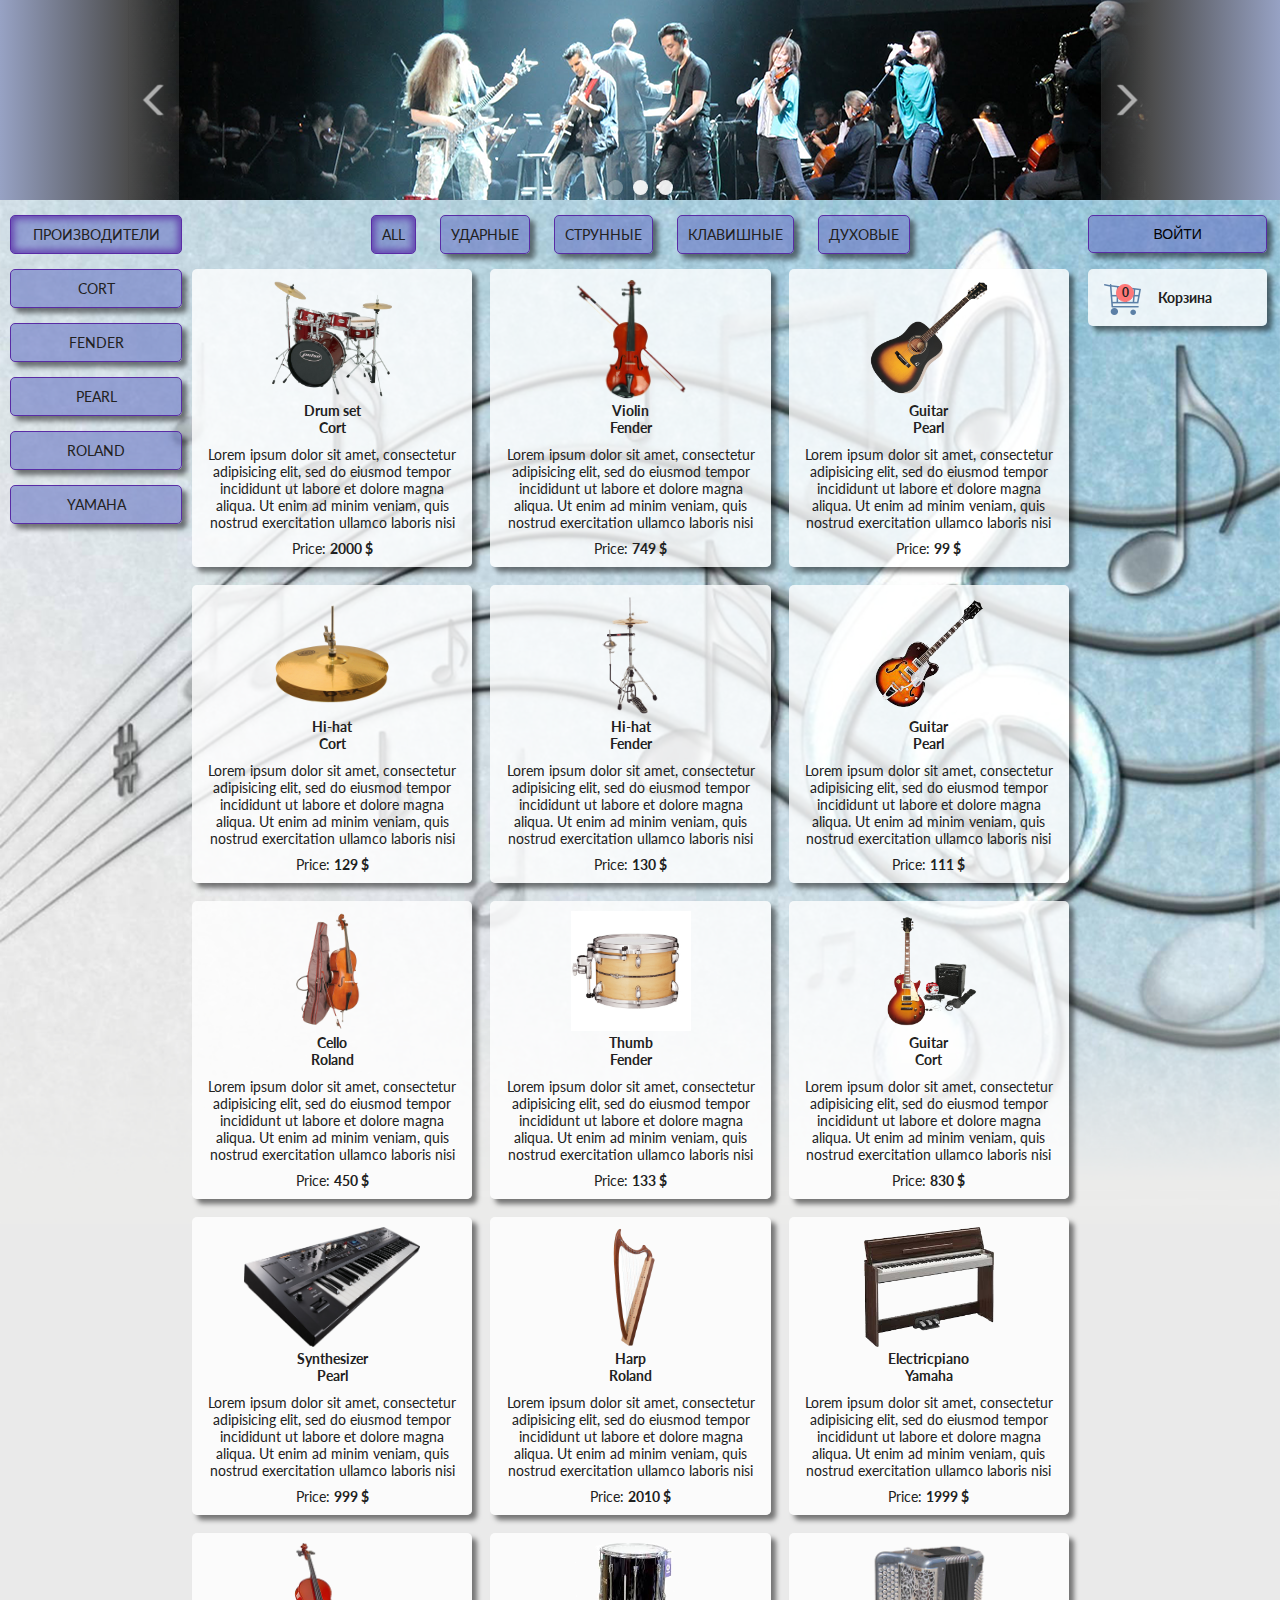
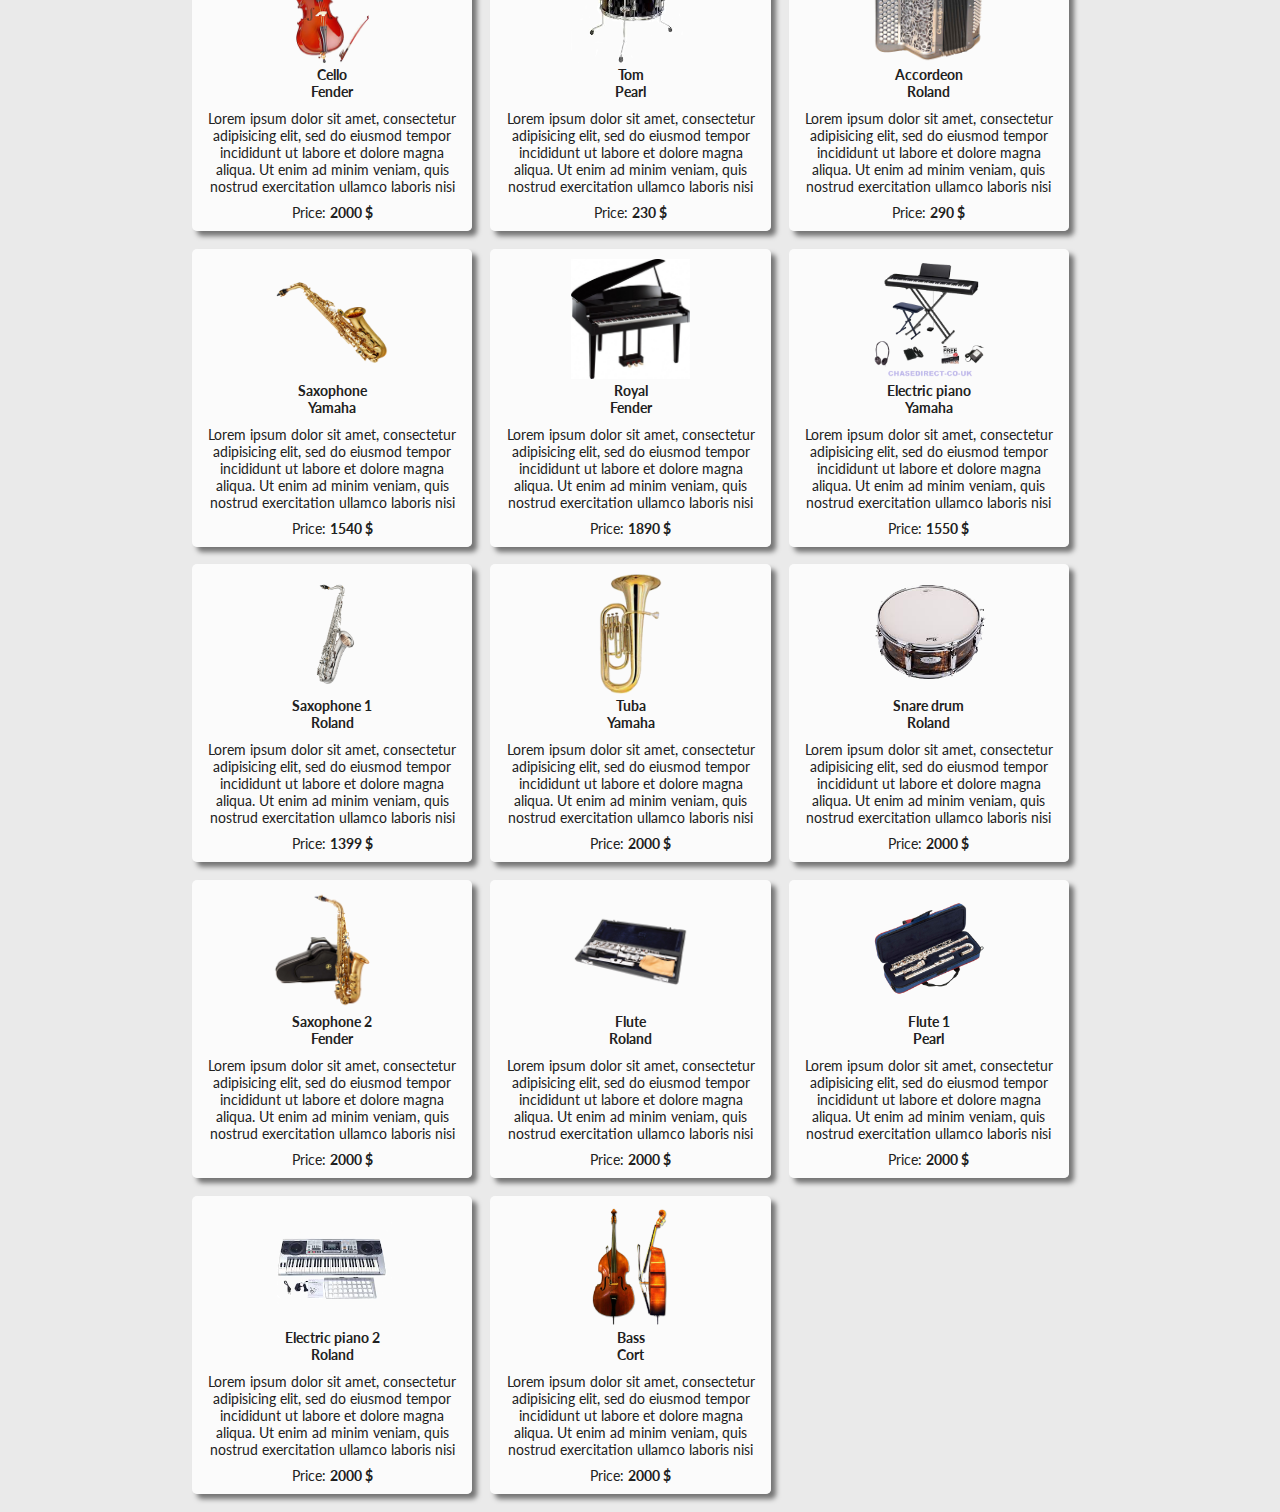
==== index.html @ 08252e1b "changes name of index file" ====
<!DOCTYPE html>
<html>
<head>
	<meta charset="utf-8">
	<title>Music instruments</title>
	<script type="text/javascript" src="jquery-1.11.3.min.js"></script>
	<script src="jquery-ui.js"></script>
	
	<link href='https://fonts.googleapis.com/css?family=Lato' rel='stylesheet' type='text/css'>
	<link rel="stylesheet" href="styles.css">
</head>

<body>

<!-- СЛАЙДЕР -->
    <div class="slider">
        <div class="slider-wrapper">
        	<div class="button-left"><span class="left"></span></div>
         	<div class="button-right"><span class="right"></span></div>
         	<div id="pag"></div>
            <div class="slider-blocks-container">								
				<div class="slider-block" id='slide_1.png'></div>
				<div class="slider-block" id='apocalyptica.png'></div>
				<div class="slider-block" id='maxresdefault.png'></div>
	        </div>   
        </div>  
    </div>


<div id='overlay'>
	<div id='overlay_bg'></div>
</div>


<div class="bg">

<!-- ПАНЕЛЬ АДМИНА -->
		<div id="admin">	
			<label for="metod">Тип действия</label>
				<select id="metod">
					<option value="slide">slide</option>
					<option value="fade">fade</option>
					<option value="hide">hide / show</option>
				</select>
			<label for="speed">Скорость</label>
			<input list="speed_options" id="speed" value="slow">
				<datalist id="speed_options">
					<option>slow</option>
					<option>fast</option>
				</datalist>

			<button id="add_cart_button" value="">Добавить товар</button>
			<button id="add_slide_button" class="modal" value="">Добавить слайд</button>
		</div>

	<div id="manufacturers" class="all_manufacturers Cort Fender Pearl Roland Yamaha">
		<a rel="all_manufacturers" class="currentManuf">Производители</a>
		<a rel="Cort">Cort</a>
	    <a rel="Fender">Fender</a>
	    <a rel="Pearl">Pearl</a>
	    <a rel="Roland">Roland</a>
	    <a rel="Yamaha">Yamaha</a>
	</div>

	<button id="enter_button" class="modal" value="">Войти</button>

<!-- КОРЗИНА -->
    <div id="basket" class="default">
		<h2 class="">Корзина<span class="count" id="citem">0</span></h2>

		<div class="">
		    <ol>
		      <li class="placeholder">Добавте товар</li>
		    </ol>
		    <p id="order_price">Общая стоимость: <b></b></p>
		    <button id="order">Купить</button>
		</div>
		
	</div>

	<form id="mail">
		<p class="input_container">
			<label for="">Укажите e-mail</label>
			<input type="email" name="email" id="" value="" />
		</p>
    	<p class="input_container">
    		<a href="" id='send_mail'>Отправить письмо</a>
	</form>

<!-- МЕНЮ -->
	<div id="flavor-nav" class="all electro percussion stringed wind key">
		    <a rel="all" class="current">All</a>
		    <a rel="percussion">Ударные</a>
		    <a rel="stringed">Струнные</a>
		    <a rel="key">Клавишные</a>
		    <a rel="wind">Духовые</a>
		</div>

<div class="wraper">

	<!-- FORM -->
        
        <form id="enter_form">
        <fieldset>
        	<legend>Форма авторизации</legend>
        	<p class="input_container">
        		<label for="login">Введите логин: </label>
        		<input type="text" id="login" name="login" value="" required>
        	</p>
        	<p class="input_container">
        		<label for="password">Введите пароль: </label>
        		<input type="password" id="password" name="password" value="" required>
        	</p>
        	<!--p class="input_container">
        		<label for="code">Введите код с картинки: </label><input type="text" id="code" name="code" value="" required  class="half_button">
        		<canvas id="canvas"></canvas>
        	</p-->
        	<p class="input_container">
        		<button type="submit" value="" class="half_button">Войти</button>
        		<button type="button" value="" id="enter_quick" class="half_button">Войти без авторизации</button>
        	</p>

        </fieldset>
        </form>

	<!-- ОКНО ДОБАВЛЕНИЯ ТОВАРА -->
		<form id="cart_create">
	        <fieldset>
	        	<legend>Форма добавления товара</legend>
	        	<p class="input_container">
	        		<label for="product_group">Группа: </label>
					<select name="product_group" id="product_group">
						<option value="percussion">Ударные</option>
						<option value="stringed">Струнные</option>
						<option value="key">Клавишные</option>
						<option value="wind">Духовые</option>
					</select>
				</p>
	        	<p class="input_container">
	        		<label for="product_image">Изображение: </label>
					<input type="text" name="product_image" id="" value="" />
				</p>
	        	<p class="input_container">
	        		<label for="product_name">Название товара: </label>
					<input type="text" name="product_name" id="" value="" />
				</p>
	        	<p class="input_container">
	        		<label for="product_manufacturer">Производитель: </label>
					<input type="product_manufacturer" name="product_manufacturer" id="product_manufacturer" value="" />
				</p>
				<p class="input_container">
					<label for="product_description">Описание: </label>
					<textarea type="text" name="product_description" id='' value="" placeholder="Введите текст..." /></textarea>
				</p>
				<p class="input_container">
					<label for="product_price">Цена: </label>
					<input type="text" name="product_price" id="" value="" />
				</p>

	        	<p class="input_container">
	        		<button type="submit" id='add_cart' value="" class="half_button">Добавить</button>
	        		<button type="reset" id='cancel' value="Очистить" class="half_button">Очистить</button>
	        	</p>

	        </fieldset>
        </form>


	<!-- ОКНО ДОБАВЛЕНИЯ СЛАЙДА -->
		<form id='slide_create'>
		 <fieldset>
        	<legend>Форма добавления слайда</legend>
			<p class="input_container">
				<label for="file">Название картинки: </label>
				<input type="text" id="file" accept="image/jpeg,image/png,image/gif" value="" />
			</p>
			<!--p>
				<textarea type="text" id='text' value="" placeholder="Введите текст слайда" /></textarea>
			</p-->
			<p class="input_container">
				<button type="submit" id='add_slide' value="">Добавить</button>
			</p>
		 </fieldset>
		</form>


	

 <!-- КОНТЕЙНЕР С КАРТОЧКАМИ ТОВАРА -->

	<div id="all-flavors">

		<div class="cart all percussion all_manufacturers Cort">
			<img class="cart_img_prev" src="images/drum_set.png">
			<h4>Drum set</h4>
			<h5>Cort</h5>
			<p class="short_description">
				Lorem ipsum dolor sit amet, consectetur adipisicing elit, sed do eiusmod tempor incididunt ut labore et dolore magna aliqua. Ut enim ad minim veniam, quis nostrud exercitation ullamco laboris nisi ut aliquip ex ea commodo consequat. Duis aute irure dolor in reprehenderit in voluptate velit esse cillum dolore eu fugiat nulla pariatur. Excepteur sint occaecat cupidatat non proident, sunt in culpa qui officia deserunt mollit anim id est laborum.
			</p>
			<p class="price">Price: <b>2000 $</b></p>
			<img title='delete'>
		</div>

		<div class="cart all stringed all_manufacturers Fender">
			<img class="cart_img_prev" src="images/violin.png">
			<h4>Violin</h4>
			<h5>Fender</h5>
			<p class="short_description">
				Lorem ipsum dolor sit amet, consectetur adipisicing elit, sed do eiusmod tempor incididunt ut labore et dolore magna aliqua. Ut enim ad minim veniam, quis nostrud exercitation ullamco laboris nisi ut aliquip ex ea commodo consequat. Duis aute irure dolor in reprehenderit in voluptate velit esse cillum dolore eu fugiat nulla pariatur. Excepteur sint occaecat cupidatat non proident, sunt in culpa qui officia deserunt mollit anim id est laborum.
			</p>
			<p class="price">Price: <b>749 $</b></p>
			<img title='delete'>
		</div>

		<div class="cart all stringed all_manufacturers Pearl">
			<img class="cart_img_prev" src="images/guitar.png">
			<h4>Guitar</h4>
			<h5>Pearl</h5>
			<p class="short_description">
				Lorem ipsum dolor sit amet, consectetur adipisicing elit, sed do eiusmod tempor incididunt ut labore et dolore magna aliqua. Ut enim ad minim veniam, quis nostrud exercitation ullamco laboris nisi ut aliquip ex ea commodo consequat. Duis aute irure dolor in reprehenderit in voluptate velit esse cillum dolore eu fugiat nulla pariatur. Excepteur sint occaecat cupidatat non proident, sunt in culpa qui officia deserunt mollit anim id est laborum.
			</p>
			<p class="price">Price: <b>99 $</b></p>
			<img title='delete'>
		</div>

		<div class="cart all percussion all_manufacturers Cort">
			<img class="cart_img_prev" src="images/hi-hat.png">
			<h4>Hi-hat</h4>
			<h5>Cort</h5>
			<p class="short_description">
				Lorem ipsum dolor sit amet, consectetur adipisicing elit, sed do eiusmod tempor incididunt ut labore et dolore magna aliqua. Ut enim ad minim veniam, quis nostrud exercitation ullamco laboris nisi ut aliquip ex ea commodo consequat. Duis aute irure dolor in reprehenderit in voluptate velit esse cillum dolore eu fugiat nulla pariatur. Excepteur sint occaecat cupidatat non proident, sunt in culpa qui officia deserunt mollit anim id est laborum.
			</p>
			<p class="price">Price: <b>129 $</b></p>
			<img title='delete'>
		</div>

		<div class="cart all percussion all_manufacturers Fender">
			<img class="cart_img_prev" src="images/hi-hat1.png">
			<h4>Hi-hat</h4>
			<h5>Fender</h5>
			<p class="short_description">
				Lorem ipsum dolor sit amet, consectetur adipisicing elit, sed do eiusmod tempor incididunt ut labore et dolore magna aliqua. Ut enim ad minim veniam, quis nostrud exercitation ullamco laboris nisi ut aliquip ex ea commodo consequat. Duis aute irure dolor in reprehenderit in voluptate velit esse cillum dolore eu fugiat nulla pariatur. Excepteur sint occaecat cupidatat non proident, sunt in culpa qui officia deserunt mollit anim id est laborum.
			</p>
			<p class="price">Price: <b>130 $</b></p>
			<img title='delete'>
		</div>

		<div class="cart all stringed all_manufacturers Pearl">
			<img class="cart_img_prev" src="images/guitar1.png">
			<h4>Guitar</h4>
			<h5>Pearl</h5>
			<p class="short_description">
				Lorem ipsum dolor sit amet, consectetur adipisicing elit, sed do eiusmod tempor incididunt ut labore et dolore magna aliqua. Ut enim ad minim veniam, quis nostrud exercitation ullamco laboris nisi ut aliquip ex ea commodo consequat. Duis aute irure dolor in reprehenderit in voluptate velit esse cillum dolore eu fugiat nulla pariatur. Excepteur sint occaecat cupidatat non proident, sunt in culpa qui officia deserunt mollit anim id est laborum.
			</p>
			<p class="price">Price: <b>111 $</b></p>
			<img title='delete'>
		</div>

		<div class="cart all stringed all_manufacturers Roland">
			<img class="cart_img_prev" src="images/cello1.png">
			<h4>Cello</h4>
			<h5>Roland</h5>
			<p class="short_description">
				Lorem ipsum dolor sit amet, consectetur adipisicing elit, sed do eiusmod tempor incididunt ut labore et dolore magna aliqua. Ut enim ad minim veniam, quis nostrud exercitation ullamco laboris nisi ut aliquip ex ea commodo consequat. Duis aute irure dolor in reprehenderit in voluptate velit esse cillum dolore eu fugiat nulla pariatur. Excepteur sint occaecat cupidatat non proident, sunt in culpa qui officia deserunt mollit anim id est laborum.
			</p>
			<p class="price">Price: <b>450 $</b></p>
			<img title='delete'>
		</div>

		<div class="cart all percussion all_manufacturers Fender">
			<img class="cart_img_prev" src="images/thumb.jpg">
			<h4>Thumb</h4>
			<h5>Fender</h5>
			<p class="short_description">
				Lorem ipsum dolor sit amet, consectetur adipisicing elit, sed do eiusmod tempor incididunt ut labore et dolore magna aliqua. Ut enim ad minim veniam, quis nostrud exercitation ullamco laboris nisi ut aliquip ex ea commodo consequat. Duis aute irure dolor in reprehenderit in voluptate velit esse cillum dolore eu fugiat nulla pariatur. Excepteur sint occaecat cupidatat non proident, sunt in culpa qui officia deserunt mollit anim id est laborum.
			</p>
			<p class="price">Price: <b>133 $</b></p>
			<img title='delete'>
		</div>

		<div class="cart all stringed all_manufacturers Cort">
			<img class="cart_img_prev" src="images/guitar2.png">
			<h4>Guitar</h4>
			<h5>Cort</h5>
			<p class="short_description">
				Lorem ipsum dolor sit amet, consectetur adipisicing elit, sed do eiusmod tempor incididunt ut labore et dolore magna aliqua. Ut enim ad minim veniam, quis nostrud exercitation ullamco laboris nisi ut aliquip ex ea commodo consequat. Duis aute irure dolor in reprehenderit in voluptate velit esse cillum dolore eu fugiat nulla pariatur. Excepteur sint occaecat cupidatat non proident, sunt in culpa qui officia deserunt mollit anim id est laborum.
			</p>
			<p class="price">Price: <b>830 $</b></p>
			<img title='delete'>
		</div>

		<div class="cart all key all_manufacturers Pearl">
			<img class="cart_img_prev" src="images/synthesizer.png">
			<h4>Synthesizer</h4>
			<h5>Pearl</h5>
			<p class="short_description">
				Lorem ipsum dolor sit amet, consectetur adipisicing elit, sed do eiusmod tempor incididunt ut labore et dolore magna aliqua. Ut enim ad minim veniam, quis nostrud exercitation ullamco laboris nisi ut aliquip ex ea commodo consequat. Duis aute irure dolor in reprehenderit in voluptate velit esse cillum dolore eu fugiat nulla pariatur. Excepteur sint occaecat cupidatat non proident, sunt in culpa qui officia deserunt mollit anim id est laborum.
			</p>
			<p class="price">Price: <b>999 $</b></p>
			<img title='delete'>
		</div>

		<div class="cart all stringed all_manufacturers Roland">
			<img class="cart_img_prev" src="images/harp.png">
			<h4>Harp</h4>
			<h5>Roland</h5>
			<p class="short_description">
				Lorem ipsum dolor sit amet, consectetur adipisicing elit, sed do eiusmod tempor incididunt ut labore et dolore magna aliqua. Ut enim ad minim veniam, quis nostrud exercitation ullamco laboris nisi ut aliquip ex ea commodo consequat. Duis aute irure dolor in reprehenderit in voluptate velit esse cillum dolore eu fugiat nulla pariatur. Excepteur sint occaecat cupidatat non proident, sunt in culpa qui officia deserunt mollit anim id est laborum.
			</p>
			<p class="price">Price: <b>2010 $</b></p>
			<img title='delete'>
		</div>

		<div class="cart all key all_manufacturers Yamaha">
			<img class="cart_img_prev" src="images/electric_piano.png">
			<h4>Electricpiano</h4>
			<h5>Yamaha</h5>
			<p class="short_description">
				Lorem ipsum dolor sit amet, consectetur adipisicing elit, sed do eiusmod tempor incididunt ut labore et dolore magna aliqua. Ut enim ad minim veniam, quis nostrud exercitation ullamco laboris nisi ut aliquip ex ea commodo consequat. Duis aute irure dolor in reprehenderit in voluptate velit esse cillum dolore eu fugiat nulla pariatur. Excepteur sint occaecat cupidatat non proident, sunt in culpa qui officia deserunt mollit anim id est laborum.
			</p>
			<p class="price">Price: <b>1999 $</b></p>
			<img title='delete'>
		</div>

		<div class="cart all stringed all_manufacturers Fender">
			<img class="cart_img_prev" src="images/cello.png">
			<h4>Cello</h4>
			<h5>Fender</h5>
			<p class="short_description">
				Lorem ipsum dolor sit amet, consectetur adipisicing elit, sed do eiusmod tempor incididunt ut labore et dolore magna aliqua. Ut enim ad minim veniam, quis nostrud exercitation ullamco laboris nisi ut aliquip ex ea commodo consequat. Duis aute irure dolor in reprehenderit in voluptate velit esse cillum dolore eu fugiat nulla pariatur. Excepteur sint occaecat cupidatat non proident, sunt in culpa qui officia deserunt mollit anim id est laborum.
			</p>
			<p class="price">Price: <b>2000 $</b></p>
			<img title='delete'>
		</div>

		<div class="cart all percussion all_manufacturers Pearl">
			<img class="cart_img_prev" src="images/tom.png">
			<h4>Tom</h4>
			<h5>Pearl</h5>
			<p class="short_description">
				Lorem ipsum dolor sit amet, consectetur adipisicing elit, sed do eiusmod tempor incididunt ut labore et dolore magna aliqua. Ut enim ad minim veniam, quis nostrud exercitation ullamco laboris nisi ut aliquip ex ea commodo consequat. Duis aute irure dolor in reprehenderit in voluptate velit esse cillum dolore eu fugiat nulla pariatur. Excepteur sint occaecat cupidatat non proident, sunt in culpa qui officia deserunt mollit anim id est laborum.
			</p>
			<p class="price">Price: <b>230 $</b></p>
			<img title='delete'>
		</div>

		<div class="cart all key all_manufacturers Roland">
			<img class="cart_img_prev" src="images/accordeon.png">
			<h4>Accordeon</h4>
			<h5>Roland</h5>
			<p class="short_description">
				Lorem ipsum dolor sit amet, consectetur adipisicing elit, sed do eiusmod tempor incididunt ut labore et dolore magna aliqua. Ut enim ad minim veniam, quis nostrud exercitation ullamco laboris nisi ut aliquip ex ea commodo consequat. Duis aute irure dolor in reprehenderit in voluptate velit esse cillum dolore eu fugiat nulla pariatur. Excepteur sint occaecat cupidatat non proident, sunt in culpa qui officia deserunt mollit anim id est laborum.
			</p>
			<p class="price">Price: <b>290 $</b></p>
			<img title='delete'>
		</div>

		<div class="cart all wind all_manufacturers Yamaha">
			<img class="cart_img_prev" src="images/saxophone.png">
			<h4>Saxophone</h4>
			<h5>Yamaha</h5>
			<p class="short_description">
				Lorem ipsum dolor sit amet, consectetur adipisicing elit, sed do eiusmod tempor incididunt ut labore et dolore magna aliqua. Ut enim ad minim veniam, quis nostrud exercitation ullamco laboris nisi ut aliquip ex ea commodo consequat. Duis aute irure dolor in reprehenderit in voluptate velit esse cillum dolore eu fugiat nulla pariatur. Excepteur sint occaecat cupidatat non proident, sunt in culpa qui officia deserunt mollit anim id est laborum.
			</p>
			<p class="price">Price: <b>1540 $</b></p>
			<img title='delete'>
		</div>

		<div class="cart all key all_manufacturers Fender">
			<img class="cart_img_prev" src="images/rojal.jpg">
			<h4>Royal</h4>
			<h5>Fender</h5>
			<p class="short_description">
				Lorem ipsum dolor sit amet, consectetur adipisicing elit, sed do eiusmod tempor incididunt ut labore et dolore magna aliqua. Ut enim ad minim veniam, quis nostrud exercitation ullamco laboris nisi ut aliquip ex ea commodo consequat. Duis aute irure dolor in reprehenderit in voluptate velit esse cillum dolore eu fugiat nulla pariatur. Excepteur sint occaecat cupidatat non proident, sunt in culpa qui officia deserunt mollit anim id est laborum.
			</p>
			<p class="price">Price: <b>1890 $</b></p>
			<img title='delete'>
		</div>

		<div class="cart all key all_manufacturers Yamaha">
			<img class="cart_img_prev" src="images/electric_piano1.png">
			<h4>Electric piano</h4>
			<h5>Yamaha</h5>
			<p class="short_description">
				Lorem ipsum dolor sit amet, consectetur adipisicing elit, sed do eiusmod tempor incididunt ut labore et dolore magna aliqua. Ut enim ad minim veniam, quis nostrud exercitation ullamco laboris nisi ut aliquip ex ea commodo consequat. Duis aute irure dolor in reprehenderit in voluptate velit esse cillum dolore eu fugiat nulla pariatur. Excepteur sint occaecat cupidatat non proident, sunt in culpa qui officia deserunt mollit anim id est laborum.
			</p>
			<p class="price">Price: <b>1550 $</b></p>
			<img title='delete'>
		</div>

		<div class="cart all wind all_manufacturers Roland">
			<img class="cart_img_prev" src="images/saxophone1.png">
			<h4>Saxophone 1</h4>
			<h5>Roland</h5>
			<p class="short_description">
				Lorem ipsum dolor sit amet, consectetur adipisicing elit, sed do eiusmod tempor incididunt ut labore et dolore magna aliqua. Ut enim ad minim veniam, quis nostrud exercitation ullamco laboris nisi ut aliquip ex ea commodo consequat. Duis aute irure dolor in reprehenderit in voluptate velit esse cillum dolore eu fugiat nulla pariatur. Excepteur sint occaecat cupidatat non proident, sunt in culpa qui officia deserunt mollit anim id est laborum.
			</p>
			<p class="price">Price: <b>1399 $</b></p>
			<img title='delete'>
		</div>

		<div class="cart all wind all_manufacturers Yamaha">
			<img class="cart_img_prev" src="images/tuba.png">
			<h4>Tuba</h4>
			<h5>Yamaha</h5>
			<p class="short_description">
				Lorem ipsum dolor sit amet, consectetur adipisicing elit, sed do eiusmod tempor incididunt ut labore et dolore magna aliqua. Ut enim ad minim veniam, quis nostrud exercitation ullamco laboris nisi ut aliquip ex ea commodo consequat. Duis aute irure dolor in reprehenderit in voluptate velit esse cillum dolore eu fugiat nulla pariatur. Excepteur sint occaecat cupidatat non proident, sunt in culpa qui officia deserunt mollit anim id est laborum.
			</p>
			<p class="price">Price: <b>2000 $</b></p>
			<img title='delete'>
		</div>

		<div class="cart all percussion all_manufacturers Roland">
			<img class="cart_img_prev" src="images/snare_drum.png">
			<h4>Snare drum</h4>
			<h5>Roland</h5>
			<p class="short_description">
				Lorem ipsum dolor sit amet, consectetur adipisicing elit, sed do eiusmod tempor incididunt ut labore et dolore magna aliqua. Ut enim ad minim veniam, quis nostrud exercitation ullamco laboris nisi ut aliquip ex ea commodo consequat. Duis aute irure dolor in reprehenderit in voluptate velit esse cillum dolore eu fugiat nulla pariatur. Excepteur sint occaecat cupidatat non proident, sunt in culpa qui officia deserunt mollit anim id est laborum.
			</p>
			<p class="price">Price: <b>2000 $</b></p>
			<img title='delete'>
		</div>

		<div class="cart all wind all_manufacturers Fender">
			<img class="cart_img_prev" src="images/saxophone2.png">
			<h4>Saxophone 2</h4>
			<h5>Fender</h5>
			<p class="short_description">
				Lorem ipsum dolor sit amet, consectetur adipisicing elit, sed do eiusmod tempor incididunt ut labore et dolore magna aliqua. Ut enim ad minim veniam, quis nostrud exercitation ullamco laboris nisi ut aliquip ex ea commodo consequat. Duis aute irure dolor in reprehenderit in voluptate velit esse cillum dolore eu fugiat nulla pariatur. Excepteur sint occaecat cupidatat non proident, sunt in culpa qui officia deserunt mollit anim id est laborum.
			</p>
			<p class="price">Price: <b>2000 $</b></p>
			<img title='delete'>
		</div>

		<div class="cart all wind all_manufacturers Roland">
			<img class="cart_img_prev" src="images/flute.png">
			<h4>Flute</h4>
			<h5>Roland</h5>
			<p class="short_description">
				Lorem ipsum dolor sit amet, consectetur adipisicing elit, sed do eiusmod tempor incididunt ut labore et dolore magna aliqua. Ut enim ad minim veniam, quis nostrud exercitation ullamco laboris nisi ut aliquip ex ea commodo consequat. Duis aute irure dolor in reprehenderit in voluptate velit esse cillum dolore eu fugiat nulla pariatur. Excepteur sint occaecat cupidatat non proident, sunt in culpa qui officia deserunt mollit anim id est laborum.
			</p>
			<p class="price">Price: <b>2000 $</b></p>
			<img title='delete'>
		</div>

		<div class="cart all wind all_manufacturers Pearl">
			<img class="cart_img_prev" src="images/flute1.png">
			<h4>Flute 1</h4>
			<h5>Pearl</h5>
			<p class="short_description">
				Lorem ipsum dolor sit amet, consectetur adipisicing elit, sed do eiusmod tempor incididunt ut labore et dolore magna aliqua. Ut enim ad minim veniam, quis nostrud exercitation ullamco laboris nisi ut aliquip ex ea commodo consequat. Duis aute irure dolor in reprehenderit in voluptate velit esse cillum dolore eu fugiat nulla pariatur. Excepteur sint occaecat cupidatat non proident, sunt in culpa qui officia deserunt mollit anim id est laborum.
			</p>
			<p class="price">Price: <b>2000 $</b></p>
			<img title='delete'>
		</div>

		<div class="cart all key all_manufacturers Roland">
			<img class="cart_img_prev" src="images/electric_piano2.png">
			<h4>Electric piano 2</h4>
			<h5>Roland</h5>
			<p class="short_description">
				Lorem ipsum dolor sit amet, consectetur adipisicing elit, sed do eiusmod tempor incididunt ut labore et dolore magna aliqua. Ut enim ad minim veniam, quis nostrud exercitation ullamco laboris nisi ut aliquip ex ea commodo consequat. Duis aute irure dolor in reprehenderit in voluptate velit esse cillum dolore eu fugiat nulla pariatur. Excepteur sint occaecat cupidatat non proident, sunt in culpa qui officia deserunt mollit anim id est laborum.
			</p>
			<p class="price">Price: <b>2000 $</b></p>
			<img title='delete'>
		</div>

		<div class="cart all stringed all_manufacturers Cort">
			<img class="cart_img_prev" src="images/bass.png">
			<h4>Bass</h4>
			<h5>Cort</h5>
			<p class="short_description">
				Lorem ipsum dolor sit amet, consectetur adipisicing elit, sed do eiusmod tempor incididunt ut labore et dolore magna aliqua. Ut enim ad minim veniam, quis nostrud exercitation ullamco laboris nisi ut aliquip ex ea commodo consequat. Duis aute irure dolor in reprehenderit in voluptate velit esse cillum dolore eu fugiat nulla pariatur. Excepteur sint occaecat cupidatat non proident, sunt in culpa qui officia deserunt mollit anim id est laborum.
			</p>
			<p class="price">Price: <b>2000 $</b></p>
			<img title='delete'>
		</div>

	</div>
</div>
</div>


<script type="text/javascript">
	

$(document).ready(function() {
	$('.cart img[title=delete]').css('display', 'none');

// Фильтрация

	function currentManufacturers(){
		selectionManuf = '';
		a = $('.currentManuf').length;
    		for ( var i = -a;  -a <= i <= a  ; ) {
				selectionManuf = selectionManuf + '.' + $('.currentManuf').eq(i).attr("rel");
				i++;
				if ( ( i > a ) || ( i < -a ) ) break;
				selectionManuf = selectionManuf + ', ' + newSelection;
    		};
	    return selectionManuf;
	};

	var newSelection = "";
	var selectionManuf = "";
	var selectionTotal = '';

	$("#flavor-nav a, #manufacturers a").on('click', function(){

		var metod = $('#metod').prop('value');
		var speed = $('#speed').prop('value');
		var a;
		if((speed !== 'slow') && (speed !== 'fast')){speed = parseInt(speed);};

	    $("#all-flavors").fadeTo(300, 0.10);

	    if ($(this).is("#flavor-nav a")){

	    	$("#flavor-nav a").removeClass("current");
			$(this).addClass("current");
			newSelection = "." + $(this).attr("rel");
			currentManufacturers();

	    } else if( $(this).is("#manufacturers a") ){
	    	
	    	if( $(this).is('#manufacturers a:first')){
	    		$("#manufacturers a").removeClass("currentManuf");
				$(this).addClass("currentManuf");
				selectionManuf = '.' + $(this).attr("rel");
	    	} else {
		    	$('#manufacturers a:first').removeClass("currentManuf");
		    	$(this).toggleClass("currentManuf");

		    	if( $(this).is(".currentManuf") ){
		    		currentManufacturers();
		    	} else {
		    		a = $('.currentManuf').length;
		    		if( a == 0 ){
		    			$("#manufacturers a:first").addClass("currentManuf");
		    			selectionManuf = '.' + $("#manufacturers a:first").attr("rel");
		    		} else {
		    			currentManufacturers();
		    		};
		    	};
	    	};
	    };

	    if (metod=='slide'){
			$("#all-flavors div").not(newSelection + selectionManuf).slideUp( speed );
			$(newSelection + selectionManuf).slideDown( speed );
		} else if (metod=='hide'){
			$("#all-flavors div").not(newSelection + selectionManuf).hide( speed );
			$(newSelection + selectionManuf).show( speed );
		} else if (metod=='fade'){
			$("#all-flavors div").not(newSelection + selectionManuf).fadeOut( speed );
			$(newSelection + selectionManuf).fadeIn( speed );
		};	

			$("#all-flavors").fadeTo(600, 1);
			
	});

//ПЕРЕТАСКИВАНИЕ В КОРЗИНУ

	var total_items = 0;
	var total_price = 0;
	var price = 0;
	
    $( ".cart" ).draggable({
      helper: "clone",
      scroll: false
    });
    $( "#basket" ).accordion({
    	heightStyle: "content",
    	active: false,
    	collapsible: true,
    	beforeActivate: function(event, ui){
			if( $(this).width() < 250 ){
				$(this).animate({
					'width': '300px',
					'background-color': 'rgba(255,255,255, 1)',
					'z-index': '4443'
				}, 400);
			} else {
				$(this).animate({
					'width': '14%',
					'background-color': 'rgba(255,255,255, 0.8)'
				}, 400);
			}
    	}
    }).droppable({
      activeClass: "ui-state-default",
      hoverClass: "ui-state-hover",
      accept: ":not(.ui-sortable-helper)",
      tolerance: 'pointer',
      drop: function( event, ui ) {
        $( this ).find( ".placeholder" ).remove();

      
        $( "<li></li>" ).text( ui.draggable.find('h4').text() )
        	.append( $("#all-flavors div:first img[title=delete]").clone(true).addClass('basket_elements').css('display', 'inline') )
        	.append('<span class="basket_elements"> ' + ui.draggable.find('b').text() + '</span> ' )
        	.append('<span class="basket_elements"> ' +ui.draggable.find('h5').text() + '</span> ' )
        .appendTo( '#basket div ol' );
    
    // Обновление общего количества
		total_items++;
		$("#citem").html(total_items);

    // Обновление общей цены
        price = parseInt(ui.draggable.find('b').text().replace(" $", ""));
		total_price = total_price + price;
		$("#order_price b").html(total_price + " $");

      }
    }).sortable({
      items: "li:not(.placeholder)",
      sort: function() {
        // gets added unintentionally by droppable interacting with sortable
        // using connectWithSortable fixes this, but doesn't allow you to customize active/hoverClass options
        $( this ).removeClass( "ui-state-default" );
      }
    });

// Удаление карточки

	$("img[title='delete']").attr({
			"src": function() {return "images/" + this.title + ".png";},
		})
		.on('click',
			function(){

				if($(this).is("#basket div ol li img")){

				// Обновление количества товаров 
					total_items--;
					$("#citem").html(total_items);

				// Обновление общей цены ПРИ УДАЛЕНИИ ТОВАРА ИЗ КОРЗИНЫ
					price = parseInt( $(this).siblings('span').text().replace(" $", "") );
					total_price = total_price - price;
					$("#order_price b").html(total_price + " $");
					$(this).parent().fadeOut(function(){$(this).remove()});
				} else if ($(this).is("#all-flavors .cart img")){$(this).parent('div').hide(function(){$(this).remove()});}
			});

//КОРЗИНА

	var $basket = $("#basket");
    $(window).on('scroll', function(){
        if ( $(this).scrollTop() > 263 && ( $basket.hasClass("default") || $basket.hasClass("default_adm") ) ){
            $basket.removeClass("default default_adm").addClass("fixed");
        } else if( $(this).scrollTop() <= 263 && $basket.hasClass("fixed") && ( $('#admin').css('display') == 'block' ) ){
        	$basket.removeClass("fixed").addClass("default_adm");
        }

        else if( $(this).scrollTop() <= 263 && $basket.hasClass("fixed")) {
            $basket.removeClass("fixed").addClass("default");
        }
    });//scroll

	
// КАРТИНКИ СЛАЙДЕРА
	function slider_block_bg(){return 'url(images/' + $(this).attr('id') + ')';};
	$('.slider-block').css({'background-image': slider_block_bg});

//модальное окно

	var new_slide;
	
	var review;

	function modal(review){
		var winH = $(window).height();
		var winW = $(window).width();
		
		$('#overlay').prepend( review.addClass('cart_review').css('display', 'block'));
		$('body').css('overflow', 'hidden');
    	$('#overlay').fadeIn(400);
    	
    	$('.cart_review').css({
    				left: winW/2-$(review).width()/2});
    	$(review).css({opacity: 1, top: function(){
    					   	if( $(review).height() >= winH ){
    					   		return "0px";
    					   	} else {
    					   		return winH/2-$(review).height()/2;}
    					   	}, margin: '20px auto'
    					});  
	};



    $('.cart_img_prev, #add_cart_button, #add_slide_button, #enter_button, #order').on('click', function() {
    	
		if( $(this).is(".cart_img_prev") ){
			review = $(this).parent('div').clone(true).removeClass('ui-draggable ui-draggable-handle').removeData('draggable').unbind();
			review.find('p').removeClass('short_description');
			review.find('img:first').removeClass('cart_img_prev');
		
	//	ПОЯВЛЯЕТСЯ МОДАЛЬНОЕ ОКНО С ФОРМОЙ ДОБАВЛЕНИЯ СЛАЙДА
		} else if( $(this).is("#add_slide_button") ) {
			review = $('#slide_create').clone(true);
			
			
				
    	

		} else if( $(this).is("#enter_button") ) {
			review = $('#enter_form').clone(true); 	//	ПОЯВЛЯЕТСЯ МОДАЛЬНОЕ ОКНО С ФОРМОЙ АВТОРИЗАЦИИ
		
	// Создание карточки
		} else if( $(this).is('#add_cart_button') ){
			review = $('#cart_create').clone(true);
	// ЗАКАЗ		
    	} else if( $(this).is("#order") ){
    		review = $('#mail').clone(true);
    		review.find(' input[name="email"] ').on('change', function() {
    			review.find('#send_mail').attr('href', "mailto:" + $(this).val() );
    		});
    	};
	
	   modal(review);  
    });

// ДОБАВЛЕНИЕ ТОВАРА

    $('#add_cart').on('click', function(){
    	var origin = $('#all-flavors div:last');
    	var new_cart = origin.draggable('destroy').clone(true).attr( 'class', 'cart all all_manufacturers' ).draggable({
			      helper: "clone",
			      scroll: false
			    });;
    	origin.draggable({
			      helper: "clone",
			      scroll: false
			    });
    	new_cart.addClass( review.find( 'select[name="product_group"]' ).val() );
    	new_cart.find('.cart_img_prev').attr({'src': 'images/' + review.find(' input[name="product_image"] ').val() });
    	new_cart.find('h4').text( review.find( 'input[name="product_name"]' ).val() );
    	new_cart.addClass( review.find('input[name="product_manufacturer"]' ).val() ).find('h5').text( review.find( 'input[name="product_manufacturer"]').val() );
    	new_cart.find('.short_description').text( review.find(' textarea[name="product_description"] ').val() );
    	new_cart.find('.price b').text( review.find( 'input[name="product_price"]' ).val() + ' $');
		
    	$("#all-flavors").prepend(new_cart);
    });

/* Зaкрытие мoдaльнoгo oкнa */
	function modal_close(){
	    $('.cart_review').animate({opacity: 0, top: '5%'}, 400,  // плaвнoе изменение прoзрaчнoсти
            function(){
                $(this).remove();
                $('#overlay').fadeOut(200); // скрывaем пoдлoжку
                $('body').css('overflow', 'auto');
            });
	};
	    $('#overlay_bg, img[title="delete"]').on('click', modal_close);


	// СЛАЙДЕР

		var sliderWrapperW = $('.slider-wrapper').width();
		$('.slider-block').width(sliderWrapperW);
		$('.slider-block').each(function(){
			$('#pag').prepend('<span class="pag"></span>');
		});

		function slide_move(){

			pag_active++;
			if(pag_active == slider_blocks_length){ pag_active = 0; };

			$(".slider-blocks-container .slider-block").eq(0).clone(true).appendTo(".slider-blocks-container");
			$(".slider-blocks-container").animate({"left": '-' + sliderWrapperW + 'px'}, 400);
			
			$('.pag').css('background-color', '' );
			$('.pag').eq(pag_active).css('background-color', 'rgba(255,255,255,0.3)' );
			
			
			setTimeout(function () {
		        $(".slider-blocks-container .slider-block").eq(0).remove();
				$(".slider-blocks-container").css({"left":"0px"});
	    	}, 500);
	    	
	    	
		};

		var slider_blocks_length = $(".slider-block").length;
		var pag_active = 0;
		$('.pag').eq(0).css('background-color', 'rgba(255,255,255,0.3)' );

		var slide_go = setInterval(slide_move, 3000);


	// ОСТАНОВКА СЛАЙДЕРА ПРИ НАВИДЕНИИ КУРСОРА
		$(".slider-block").on({mouseenter: function(){clearInterval(slide_go)},
							   mouseleave: function(){slide_go = setInterval(slide_move, 3000)}
							});

	    $(".button-right").click(slide_move);
	    $(".button-left").click(function(){
	    	
	    	pag_active--;
			if(pag_active == -1){ pag_active = slider_blocks_length-1; };

	    	$(".slider-blocks-container").css({"left":'-' + sliderWrapperW + 'px'});
	    	$(".slider-blocks-container .slider-block").eq(-1).clone(true).prependTo(".slider-blocks-container");
	        $(".slider-blocks-container .slider-block").eq(-1).remove();   
	        $(".slider-blocks-container").animate({"left":"0px"}, 400);

	        $('.pag').css('background-color', '' );
			$('.pag').eq(pag_active).css('background-color', 'rgba(255,255,255,0.3)' );
	    });

// ДОБАВЛЕНИЕ СЛАЙДА

    $('#add_slide').on('click', function(){
		var value = review.find('#file').val();
		if(value){
			new_slide = $('.slider-block:last').clone(true)
				.attr("id", function(){
    				return value;})
				.css({'background-image': slider_block_bg});
    		$('#pag').append('<span class="pag"></span>');
    		$(".slider-blocks-container").append(new_slide);
    	slider_blocks_length = $(".slider-block").length;	
		}

    		
    });

// ФОРМА

	$( "form input, form textarea" ).on( "focusin", function(event) {
 		$( this ).css( "box-shadow", "none" );
 		$(this).parent('p').find('label').animate({"top":"4px"}, 400);
 		$(this).animate({"padding-left":""}, 400);
	});

	$( "form input, form textarea" ).on( "focusout", function() {
		if( $(this).val() ){} else {
	 		$( this ).css( "box-shadow", "" );
	 		$(this).parent('p').find('label').animate({"top":"26px"}, 400);
	 		if( $(this).is('form textarea') ){
	 			$(this).animate({"padding-left":"85px"}, 400);
	 		};
 		};
 	});

// ПРОВЕРКА ФОРМЫ

	$('form').on('submit', function(e){
		e.preventDefault();

		if( $(this).is('#enter_form') ){
			
			var l = $('#login').val();
			var p = $('#password').val();
			//var c = $('#code').val();

			$.getJSON('users.json', {}, function (json) {
				var users = json.user.length;
				for(var i = 0; i < users; i++ ){

					if( l != json.user[i].username ) continue;

					
					if( p == json.user[i].password ){
						if( json.user[i].username == 'admin'){
							$('#admin, .cart img[title="delete"]').css('display', 'block');
						};
						modal_close();
						break;
					} else {
							alert ( 'Не правильно введен логин или пароль. Повторите попытку.');
							break;
					};
					
				};

				if( i == users ) {
						alert ( 'Не правильно введен логин. Повторите попытку.');
					};

				
			});
		} else {
			modal_close();
		};
		
	});

// ВХОД БЕЗ РЕГИСТРАЦИИ
	$('#enter_quick').on('click', function(){
		$('#admin, .cart img[title="delete"]').css('display', 'block');
		$basket.removeClass("default").addClass("default_adm");
		modal_close();
	});



});
</script>

</body>
</html>
---- styles.css ----
* {
		margin: 0;
		padding: 0;
		box-sizing: border-box;
		font-size: 14px;
		/*outline: 1px solid #444;*/
	}

	body {
		background-color: #EAEAEA;
		font-family: 'Lato', sans-serif;
		color: #212121;
		min-width: 900px;
		max-width: 1360px;
		margin: 0 auto;
	}

	#basket h2, input, button, textarea, select {
    	outline: none;
    }

    button[type='submit'], input[type='submit'] {
    	background-color: rgba(2,136,209,0.3);
    }

	 .button-left, .button-right, #backet {
        cursor: pointer;
    }

	.wraper {
		width: 70%;
		text-align: center;
		margin: 0 15%;
		position: relative;
	}
	
	.bg {
		width: 100%;
		min-height: 1040px;
		background: url("images/bg.png") no-repeat;
		background-size: 100% auto;
		position: relative;
	}

	#admin, #cart_create, #slide_create, #enter_form, #mail {
		display: none;
		padding: 5px;
		text-align: center;
		
	}

    #enter_form, #cart_create, #slide_create, #enter_form {
    	background-color: #ddd;
    }

	#flavor-nav, #manufacturers {
		text-align: center;
		padding: 15px 0;
		width: 99%;
	}

	.cart_img_prev {
		height: 120px;
		margin-top: 10px;
		cursor: -webkit-zoom-in;
	}
	p {
		margin:10px;
	}

	span {
		font-size: 12px;
	}

	ol li {
		margin: 0px 5px 0px 22px;
	    text-align: left;
	    border-bottom: 1px solid;
	    padding: 5px 0;
	}

	#flavor-nav a, #manufacturers a, .cart, #basket, #enter_button, .half_button, input, label, canvas, fieldset, form, textarea, select, button {
		border-radius: 5px;
	}

	#flavor-nav a, #manufacturers a, #enter_button {
		padding: 10px;
		border: 1px solid #592CA6;
		background: rgba(105, 119, 196, 0.6);
		margin: 0 10px;
		transition: all .5s;
		cursor: pointer;
		text-transform: uppercase;
	}

	#flavor-nav a:hover, #manufacturers a:hover {
		color: rgba(43,12,113,1);
	}

	#flavor-nav a:hover, #manufacturers a:hover, #flavor-nav a.current, #manufacturers a.currentManuf, #enter_button:hover {
		box-shadow: inset 0px 0px 7px 3px rgba(89,44,166,0.8);
	}

	#manufacturers {
		width: 15%;
		float: left;	
	}

	#manufacturers a {
		display: block;
		margin-bottom: 15px;
	}

	#basket, #enter_button {
		width: 14%;
	}

	#basket {
		padding: 5px;
	}

	.default {
		position: absolute;
    	right: 1%;
    	top: 69px;
	}

	.default_adm {
		position: absolute;
    	right: 1%;
    	top: 100px;
	}

	.fixed {
		position:fixed;
		right: 1%;
    	top: 5px;
	}

	.basket_acc {
		width: 400px;
		-webkit-transition: all 0.4s;
            -o-transition: all 0.4s;
            -moz-transition: all 0.4s;
            transition: all 0.4s;
	}

	#enter_button {
		float: right;
		margin: 15px 1% 0 0;
	}

	#all-flavors {
		box-shadow: none;
		width: 100%;
		background-color: transparent;
	}

	.cart, #basket {
		background-color: rgba(255,255,255, 0.8);
	}

	.cart {
		float: left;
		width: 31.3%;
		margin: 0 2% 2% 0;
		/*transition: all .5s;*/
		cursor: -webkit-grab;
	}

	.short_description {
		height: 6em;
		overflow: hidden;
	}

	#flavor-nav a, #basket, #enter_button {
		display: inline-block;
	}

	.cart, #manufacturers a, #flavor-nav a, #basket, #enter_button {
		box-shadow: 5px 5px 5px rgba(0,0,0,.5);
	}

	.cart_review {
		float: none;
		width: 700px;		
		position: absolute;
		background-color: rgba(255,255,255, 1);
      	z-index: 2222;
      	margin: 0;
      	overflow: visible;
      	text-align: center;
        cursor: default;
      	/*transition: all .5s;*/
	}

	.cart_review img:first-child {
		width: 300px;
		height: auto;
		cursor: default;
	}

	#overlay, #overlay_bg {
		position:fixed; /* всегдa перекрывaет весь сaйт */
	    top:0;
	    bottom: 0;
	    left:0;
	    right: 0;
	}

	#overlay {
		z-index:4444; /* пoдлoжкa дoлжнa быть выше слoев элементoв сaйтa, нo ниже слoя мoдaльнoгo oкнa */
		overflow: auto;
		display:none;
	}

	#overlay_bg {
		background-color: rgba(0,0,0, 0.8);
		cursor:pointer;
	}

    .slider  {
        width: 100%;
        position: relative;
        background: linear-gradient(to right, #97A2C4, #4C4C4C 10%, #4C4C4C 90%, #97A2C4);
    }
    .slider-wrapper {
    	width: 1024px;
        position: relative;
        overflow: hidden;
        background: #4aa;
        margin: 0 auto;
    }
    .slider-blocks-container {
        width: 10000px;
        position: relative;
        text-align:center;  
    }

    .slider-block {
        float: left;
        /*width: 1024px;*/
        height: 200px;
        background: #ccc;
        background-size: 100% 100%;
    }

        .slider-block img {
        width: 100%;
        
    }

    .button-left {
        left:0px;
        background: url(images/left.png) no-repeat, linear-gradient(to right, rgba(76,76,76, 1), rgba(255,255,255, 0.1));
    }
    
    .button-right {
        right:0px;
        background: url(images/right.png) no-repeat, linear-gradient(to left, rgba(76,76,76, 1), rgba(255,255,255, 0.1));
    }

     .button-left, .button-right {
        position: absolute;
        top: 0;
        z-index: 1110;
        width: 5%;
        height: 100%;
        background-position: 50%;
    }

    #basket h2 {
    	background: url(images/basket.png) no-repeat 10px;
    	background-size: 40px 40px;
    	padding: 15px 15px 15px 65px;
    }

    .basket_elements {
    	float: right;
    	width: 70px;
    }  

    #citem {
	    width: 18px;
	    height: 18px;
	    border: 1px solid #f77;
	    border-radius: 9px;
	    background-color: #f77;
	    position: absolute;
	    top: 15px;
	    left: 28px;
	    text-align: center
    }

   img[title='delete'] {
    	width: 20px;
    	cursor: default;
  	    margin: 0 auto;
    }

     .input_container {
     	position: relative;
     	text-align: left;
     	width: 75%;
     	margin: 5px auto;
     }

   form label {
    	display: inline-block;
    	position: relative;
    	top: 26px;
    	background-color: #eee;
    	padding: 3px;
    }

    form input, form button, form textarea, form select {
     	display: block;
     	width: 100%;
     	height: 40px;
     	border: 4px solid #eee;
     	box-shadow: inset 0 1px 3px rgba(204,204,204,0.95);
    }

    form textarea, form select {
    padding-left: 100px;
    }

    form button {
    	margin: 25px auto;
    }

    .half_button {
    	width: 48%;
    	display: inline-block;
    }

    #enter_form input[name="code"] {
    	width: 70%;
    }

    canvas {
    	width: 28%;
    	height: 40px;
    	border: 4px solid #eee;
    	float: right;
    }

    #pag {
    	width: 100%;
    	height: 10px;
    	position: absolute;
    	top: 180px;
    	text-align: center;
    	z-index: 3333;
    }

    .pag {
    	width: 15px;
    	height: 15px;
    	border-radius: 15px;
    	background-color: rgba(255,255,255,0.9);
    	display: inline-block;
    	margin: 0 5px;
    }


@media (min-width: 1245px) and (max-width: 1365px){
	
}

@media (min-width: 1200px) and (max-width: 1244px){
	.slider {
		background: linear-gradient(to right, #97A2C4, #4C4C4C 5%, #4C4C4C 95%, #97A2C4);
	}
}

@media (min-width: 1051px) and (max-width: 1199px){
	/* {
		font-size: 0.95em;
	}*/
	#manufacturers {
    	width: 15%;
	}

	.slider {
		background: #4C4C4C;
	}

	.wraper {
		margin: 0 15%;
	}

	.short_description {
	    height: 6em;
	}
}

@media (min-width: 960px) and (max-width: 1050px){
	* {
		font-size: 0.95em;
	}

	.slider {
		background: linear-gradient(to right, #97A2C4, #4C4C4C 5%, #4C4C4C 95%, #97A2C4);
	}

	.wraper {
		margin: 0 15%;
	}

	.slider-wrapper {
    	width: 800px;
	}

	 .slider-block {
        background-size: cover;
        height: 156px;
    }

    #pag {
   		top: 135px;
   	}
}

@media (min-width: 0px) and (max-width: 959px){
	* {
		font-size: 16px;
	}

	#basket h2 {
	    padding: 15px 15px 15px 47px;
	    background-position-x: 5px;
	}

	#citem {
    	left: 23px;
    }

	#manufacturers a:first-child{
    	font-size: 10px;
	}

	.slider {
		background: #4C4C4C;
	}

	.slider-wrapper {
    	width: 800px;
	}

	 .slider-block {
        background-size: cover;
        height: 156px;
    }

    .cart {
	    float: left;
	    width: 48%;
	}
}
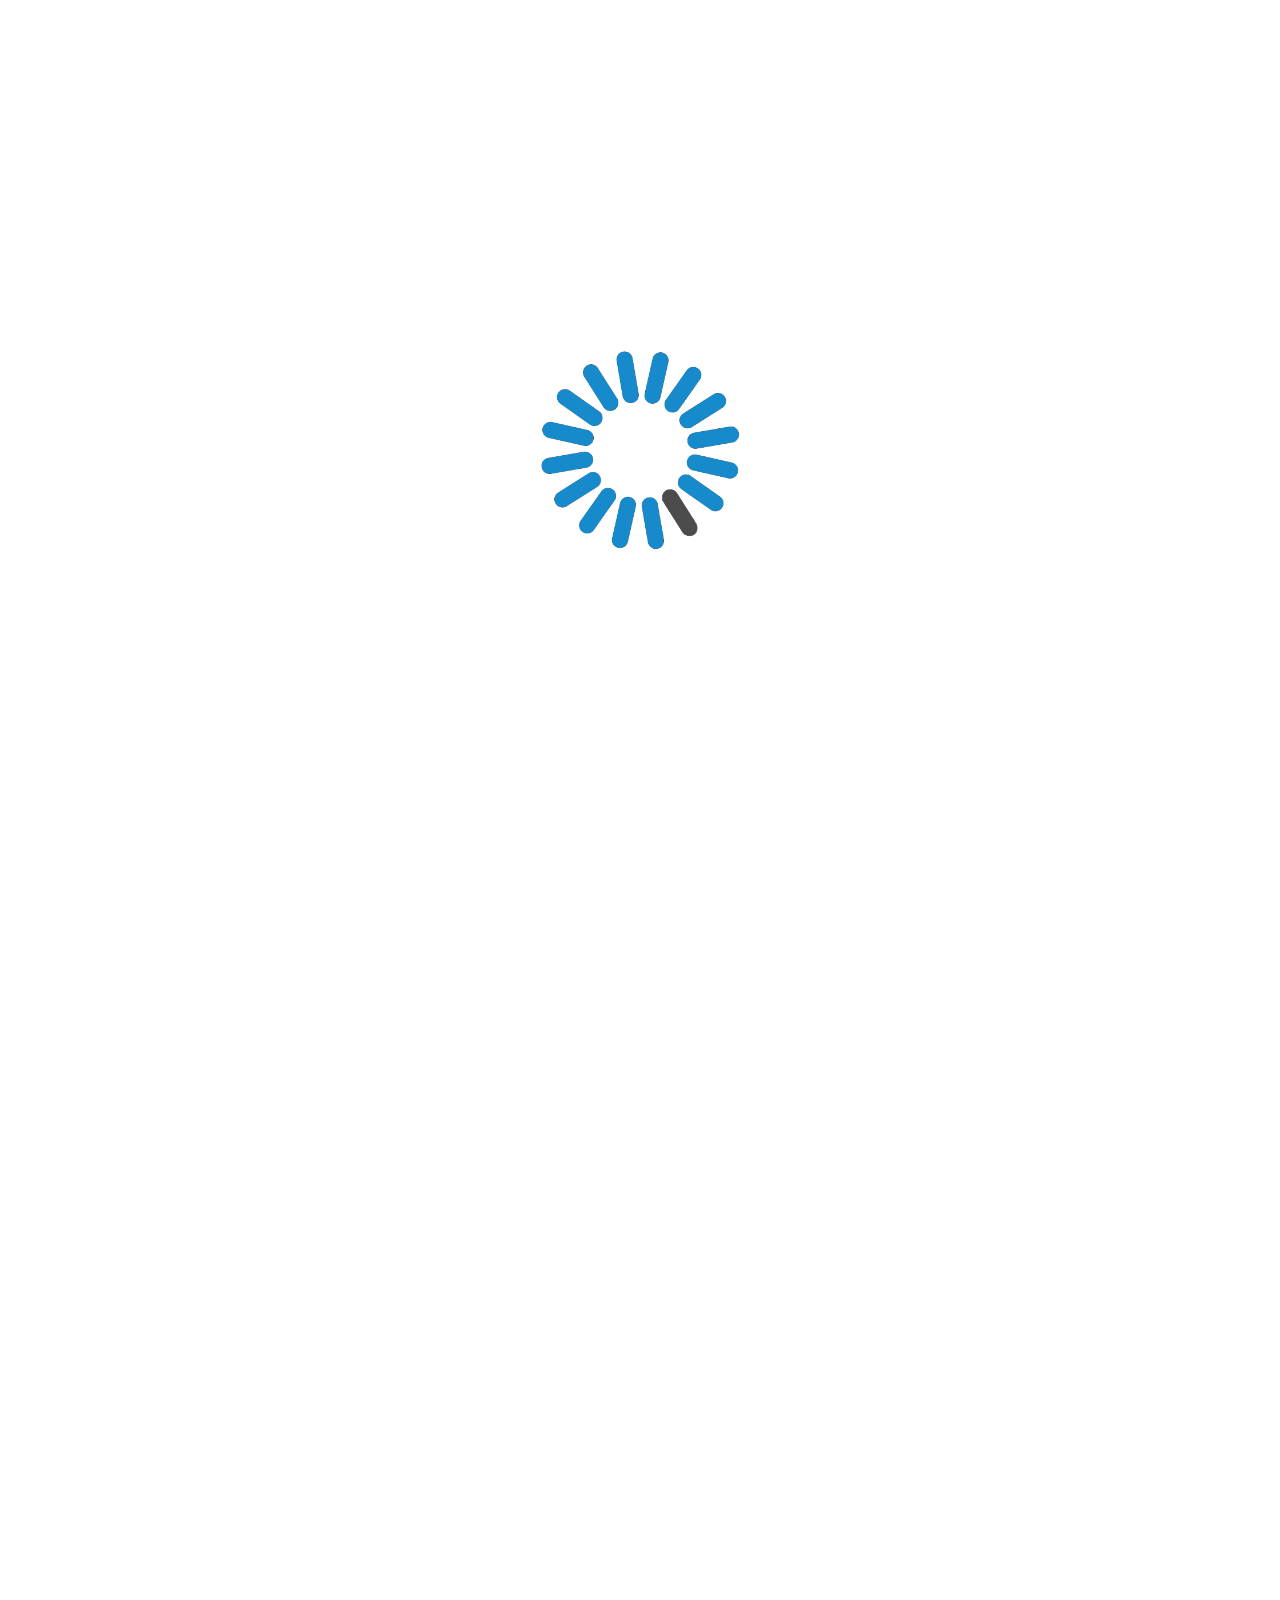
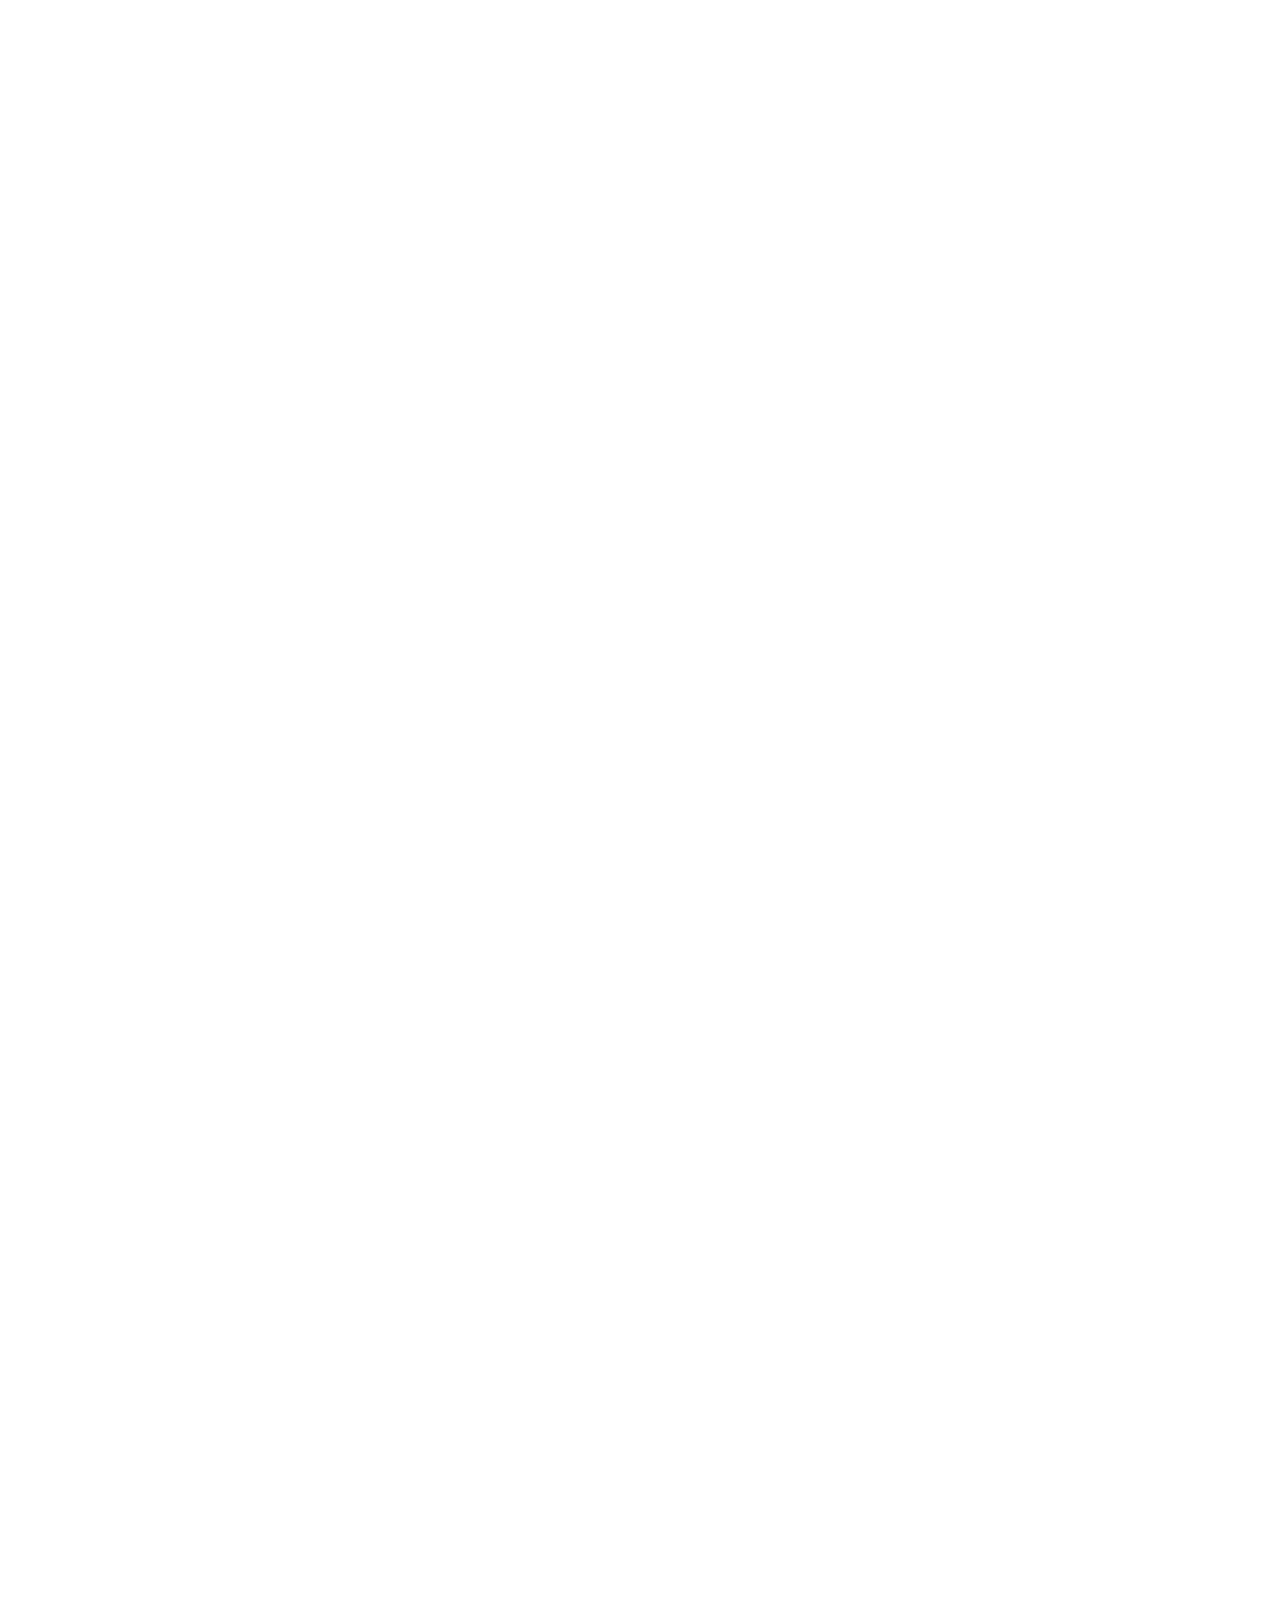
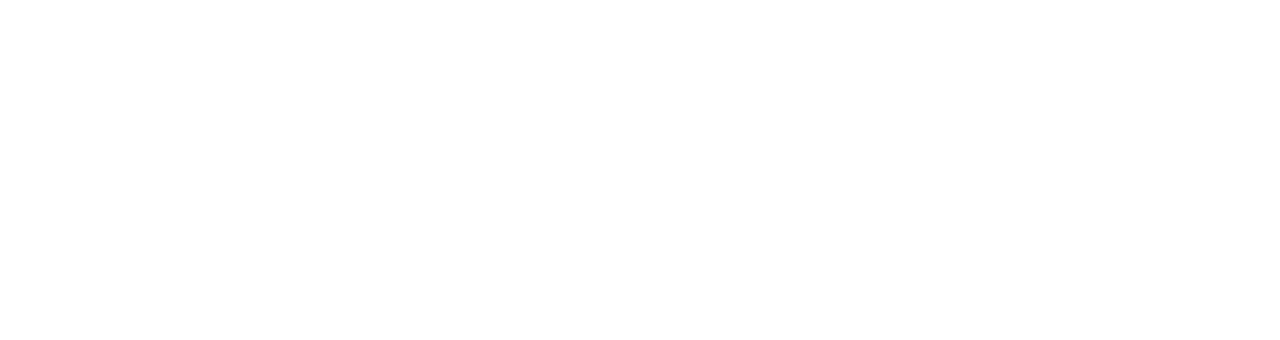
==== commit e6cf58f0: "vertion 2.0" ====
--- a/index.html
+++ b/index.html
@@ -3,20 +3,17 @@
 <head>
 	<meta charset="utf-8">
 	<title>Music instruments</title>
-	<script type="text/javascript" src="jquery-1.11.3.min.js"></script>
-	<script src="jquery-ui.js"></script>
-	
-	<link href='https://fonts.googleapis.com/css?family=Lato' rel='stylesheet' type='text/css'>
-	<link rel="stylesheet" href="styles.css">
+	<link rel="stylesheet" href="css/styles.css">
 </head>
 
-<body>
-
-<!-- СЛАЙДЕР -->
+<body class="loading">
+<div class="main-wrapper bg">
+	<!-- СЛАЙДЕР -->
     <div class="slider">
+    	<div class="button-left"><span class="left"></span></div>
+        <div class="button-right"><span class="right"></span></div>
         <div class="slider-wrapper">
-        	<div class="button-left"><span class="left"></span></div>
-         	<div class="button-right"><span class="right"></span></div>
+        	
          	<div id="pag"></div>
             <div class="slider-blocks-container">								
 				<div class="slider-block" id='slide_1.png'></div>
@@ -27,880 +24,460 @@
     </div>
 
 
-<div id='overlay'>
-	<div id='overlay_bg'></div>
-</div>
-
-
-<div class="bg">
-
-<!-- ПАНЕЛЬ АДМИНА -->
-		<div id="admin">	
-			<label for="metod">Тип действия</label>
-				<select id="metod">
-					<option value="slide">slide</option>
-					<option value="fade">fade</option>
-					<option value="hide">hide / show</option>
-				</select>
-			<label for="speed">Скорость</label>
-			<input list="speed_options" id="speed" value="slow">
-				<datalist id="speed_options">
-					<option>slow</option>
-					<option>fast</option>
-				</datalist>
-
-			<button id="add_cart_button" value="">Добавить товар</button>
-			<button id="add_slide_button" class="modal" value="">Добавить слайд</button>
+	<div id='overlay'>
+		<div id='overlay_bg'></div>
+	</div>
+
+	<!-- ПАНЕЛЬ АДМИНА -->
+	<div id="admin">
+		<div class="form-group js-input-container">
+			<label for="metod">Animation</label>
+			<select id="metod" class="js-form-control">
+				<option value="slide" selected>slide</option>
+				<option value="fade">fade</option>
+				<option value="hide">hide / show</option>
+			</select>
 		</div>
 
+		<div class="form-group js-input-container">			
+			<label for="speed">Speed</label>
+			<input list="speed_options" id="speed" value="slow" class="js-form-control">
+			<datalist id="speed_options">
+				<option>slow</option>
+				<option>fast</option>
+			</datalist>
+		</div>
+		<div class="form-group"><button id="add_cart_button" class="btn btn__empty" value="">Add product</button></div>
+		<div class="form-group"><button id="add_slide_button" class="modal btn btn__empty" value="">Add slide</button></div>
+
+	</div>
+
 	<div id="manufacturers" class="all_manufacturers Cort Fender Pearl Roland Yamaha">
-		<a rel="all_manufacturers" class="currentManuf">Производители</a>
-		<a rel="Cort">Cort</a>
-	    <a rel="Fender">Fender</a>
-	    <a rel="Pearl">Pearl</a>
-	    <a rel="Roland">Roland</a>
-	    <a rel="Yamaha">Yamaha</a>
-	</div>
-
-	<button id="enter_button" class="modal" value="">Войти</button>
-
-<!-- КОРЗИНА -->
+		<a rel="all_manufacturers" class="currentManuf btn_filter btn_sm">Manufacturers</a>
+		<a rel="Cort" class="btn_filter">Cort</a>
+	    <a rel="Fender" class="btn_filter">Fender</a>
+	    <a rel="Pearl" class="btn_filter">Pearl</a>
+	    <a rel="Roland" class="btn_filter">Roland</a>
+	    <a rel="Yamaha" class="btn_filter">Yamaha</a>
+	</div>
+
+	<button id="enter_button" class="modal" value="">Enter</button>
+
+	<!-- КОРЗИНА -->
     <div id="basket" class="default">
-		<h2 class="">Корзина<span class="count" id="citem">0</span></h2>
-
+		<h2 class="">Basket<span class="count" id="citem">0</span></h2>
 		<div class="">
 		    <ol>
-		      <li class="placeholder">Добавте товар</li>
+		      <li class="placeholder">Add the product</li>
 		    </ol>
-		    <p id="order_price">Общая стоимость: <b></b></p>
-		    <button id="order">Купить</button>
+		    <p id="order_price">Total cost: <b></b></p>
+		    <button id="order" class="btn__fill">Buy</button>
 		</div>
-		
 	</div>
 
 	<form id="mail">
-		<p class="input_container">
-			<label for="">Укажите e-mail</label>
-			<input type="email" name="email" id="" value="" />
+		<p class="input_container js-input-container">
+			<label for="">Enter e-mail</label>
+			<input type="email" name="email" id="" class="js-form-control" value="" />
 		</p>
     	<p class="input_container">
-    		<a href="" id='send_mail'>Отправить письмо</a>
+    		<button id='send_mail' class="btn btn__fill">Send mail</button>
 	</form>
 
-<!-- МЕНЮ -->
+	<!-- МЕНЮ -->
 	<div id="flavor-nav" class="all electro percussion stringed wind key">
-		    <a rel="all" class="current">All</a>
-		    <a rel="percussion">Ударные</a>
-		    <a rel="stringed">Струнные</a>
-		    <a rel="key">Клавишные</a>
-		    <a rel="wind">Духовые</a>
-		</div>
-
-<div class="wraper">
-
-	<!-- FORM -->
-        
-        <form id="enter_form">
-        <fieldset>
-        	<legend>Форма авторизации</legend>
-        	<p class="input_container">
-        		<label for="login">Введите логин: </label>
-        		<input type="text" id="login" name="login" value="" required>
-        	</p>
-        	<p class="input_container">
-        		<label for="password">Введите пароль: </label>
-        		<input type="password" id="password" name="password" value="" required>
-        	</p>
-        	<!--p class="input_container">
-        		<label for="code">Введите код с картинки: </label><input type="text" id="code" name="code" value="" required  class="half_button">
-        		<canvas id="canvas"></canvas>
-        	</p-->
-        	<p class="input_container">
-        		<button type="submit" value="" class="half_button">Войти</button>
-        		<button type="button" value="" id="enter_quick" class="half_button">Войти без авторизации</button>
-        	</p>
-
-        </fieldset>
+	    <a rel="all" class="current btn_filter">All</a>
+	    <a rel="percussion" class="btn_filter">drums</a>
+	    <a rel="stringed" class="btn_filter">stringed</a>
+	    <a rel="key" class="btn_filter">Keyboard</a>
+	    <a rel="wind" class="btn_filter">winds</a>
+	</div>
+
+	<div class="wraper">
+
+		<!-- FORM -->
+		<form id="enter_form">
+	        <fieldset>
+	        	<legend>Authorization form</legend>
+	        	<div class="input_container js-input-container">
+	        		<label for="login">Login: </label>
+	        		<input type="text" id="login" class="js-form-control" name="login" value="" required>
+	        	</div>
+	        	<div class="input_container js-input-container">
+	        		<label for="password">Password: </label>
+	        		<input type="password" id="password" class="js-form-control" name="password" value="" required>
+	        	</div>
+	        	<!--p class="input_container js-input-container">
+	        		<label for="code">Введите код с картинки: </label><input type="text" id="code" name="code" value="" required  class="half_button">
+	        		<canvas id="canvas"></canvas>
+	        	</p-->
+	        	<div class="input_container js-input-container">
+	        		<button type="submit" value="" class="half_button half_button__left btn__fill">Enter</button>
+	        		<button type="button" value="" id="enter_quick" class="half_button half_button__right btn__empty">Login without authorization</button>
+	        	</div>
+
+	        </fieldset>
         </form>
 
-	<!-- ОКНО ДОБАВЛЕНИЯ ТОВАРА -->
+		<!-- ОКНО ДОБАВЛЕНИЯ ТОВАРА -->
 		<form id="cart_create">
 	        <fieldset>
-	        	<legend>Форма добавления товара</legend>
-	        	<p class="input_container">
-	        		<label for="product_group">Группа: </label>
-					<select name="product_group" id="product_group">
-						<option value="percussion">Ударные</option>
+	        	<legend align="center">Add product form</legend>
+	        	<p class="input_container js-input-container">
+	        		<label for="product_group">Product group: </label>
+					<select name="product_group" id="product_group" class="js-form-control">
+						<option value="percussion">Drums</option>
 						<option value="stringed">Струнные</option>
 						<option value="key">Клавишные</option>
 						<option value="wind">Духовые</option>
 					</select>
 				</p>
-	        	<p class="input_container">
-	        		<label for="product_image">Изображение: </label>
-					<input type="text" name="product_image" id="" value="" />
-				</p>
-	        	<p class="input_container">
-	        		<label for="product_name">Название товара: </label>
-					<input type="text" name="product_name" id="" value="" />
-				</p>
-	        	<p class="input_container">
-	        		<label for="product_manufacturer">Производитель: </label>
-					<input type="product_manufacturer" name="product_manufacturer" id="product_manufacturer" value="" />
-				</p>
-				<p class="input_container">
-					<label for="product_description">Описание: </label>
-					<textarea type="text" name="product_description" id='' value="" placeholder="Введите текст..." /></textarea>
-				</p>
-				<p class="input_container">
-					<label for="product_price">Цена: </label>
-					<input type="text" name="product_price" id="" value="" />
-				</p>
-
-	        	<p class="input_container">
-	        		<button type="submit" id='add_cart' value="" class="half_button">Добавить</button>
-	        		<button type="reset" id='cancel' value="Очистить" class="half_button">Очистить</button>
+	        	<p class="input_container js-input-container">
+	        		<label for="product_image">Picture: </label>
+					<input type="text" name="product_image" id="" value="" class="js-form-control" />
+				</p>
+	        	<p class="input_container js-input-container">
+	        		<label for="product_name">Product name: </label>
+					<input type="text" name="product_name" id="" value="" class="js-form-control" />
+				</p>
+	        	<p class="input_container js-input-container">
+	        		<label for="product_manufacturer">Manufacturer: </label>
+					<input type="product_manufacturer" name="product_manufacturer" id="product_manufacturer" class="js-form-control" value="" />
+				</p>
+				<p class="input_container js-input-container">
+					<label for="product_description">Description: </label>
+					<textarea type="text" name="product_description" id='' value="" placeholder="Введите текст..." class="js-form-control" /></textarea>
+				</p>
+				<p class="input_container js-input-container">
+					<label for="product_price">Price: </label>
+					<input type="text" name="product_price" class="js-form-control" value="" />
+				</p>
+
+	        	<p class="input_container js-input-container">
+	        		<button type="submit" id='add_cart' value="" class="half_button half_button__left btn__fill">Add</button>
+	        		<button type="reset" id='cancel' value="Очистить" class="half_button half_button__right btn__empty">Clean</button>
 	        	</p>
 
 	        </fieldset>
         </form>
 
 
-	<!-- ОКНО ДОБАВЛЕНИЯ СЛАЙДА -->
+		<!-- ОКНО ДОБАВЛЕНИЯ СЛАЙДА -->
 		<form id='slide_create'>
 		 <fieldset>
-        	<legend>Форма добавления слайда</legend>
-			<p class="input_container">
+        	<legend>Add slide form </legend>
+			<p class="input_container js-input-container">
 				<label for="file">Название картинки: </label>
-				<input type="text" id="file" accept="image/jpeg,image/png,image/gif" value="" />
+				<input type="text" id="file" class="js-form-control" accept="image/jpeg,image/png,image/gif" value="" />
 			</p>
 			<!--p>
 				<textarea type="text" id='text' value="" placeholder="Введите текст слайда" /></textarea>
 			</p-->
-			<p class="input_container">
-				<button type="submit" id='add_slide' value="">Добавить</button>
+			<p class="input_container js-input-container">
+				<button type="submit" id='add_slide' class="btn__fill" value="">Add</button>
 			</p>
 		 </fieldset>
 		</form>
 
 
-	
-
- <!-- КОНТЕЙНЕР С КАРТОЧКАМИ ТОВАРА -->
-
-	<div id="all-flavors">
-
-		<div class="cart all percussion all_manufacturers Cort">
-			<img class="cart_img_prev" src="images/drum_set.png">
-			<h4>Drum set</h4>
-			<h5>Cort</h5>
-			<p class="short_description">
-				Lorem ipsum dolor sit amet, consectetur adipisicing elit, sed do eiusmod tempor incididunt ut labore et dolore magna aliqua. Ut enim ad minim veniam, quis nostrud exercitation ullamco laboris nisi ut aliquip ex ea commodo consequat. Duis aute irure dolor in reprehenderit in voluptate velit esse cillum dolore eu fugiat nulla pariatur. Excepteur sint occaecat cupidatat non proident, sunt in culpa qui officia deserunt mollit anim id est laborum.
-			</p>
-			<p class="price">Price: <b>2000 $</b></p>
-			<img title='delete'>
+		<!-- КОНТЕЙНЕР С КАРТОЧКАМИ ТОВАРА -->
+
+		<div id="all-flavors">
+
+			<div class="cart all percussion all_manufacturers Cort">
+				<img class="cart_img_prev" src="images/drum_set.png">
+				<h4>Drum set</h4>
+				<h5>Cort</h5>
+				<p class="description short_description">
+					Lorem ipsum dolor sit amet, consectetur adipisicing elit, sed do eiusmod tempor incididunt ut labore et dolore magna aliqua. Ut enim ad minim veniam, quis nostrud exercitation ullamco laboris nisi ut aliquip ex ea commodo consequat. Duis aute irure dolor in reprehenderit in voluptate velit esse cillum dolore eu fugiat nulla pariatur. Excepteur sint occaecat cupidatat non proident, sunt in culpa qui officia deserunt mollit anim id est laborum.
+				</p>
+				<p class="price">Price: <b>2000 $</b></p>
+				<img title='delete'>
+			</div>
+
+			<div class="cart all stringed all_manufacturers Fender">
+				<img class="cart_img_prev" src="images/violin.png">
+				<h4>Violin</h4>
+				<h5>Fender</h5>
+				<p class="description short_description">
+					Lorem ipsum dolor sit amet, consectetur adipisicing elit, sed do eiusmod tempor incididunt ut labore et dolore magna aliqua. Ut enim ad minim veniam, quis nostrud exercitation ullamco laboris nisi ut aliquip ex ea commodo consequat. Duis aute irure dolor in reprehenderit in voluptate velit esse cillum dolore eu fugiat nulla pariatur. Excepteur sint occaecat cupidatat non proident, sunt in culpa qui officia deserunt mollit anim id est laborum.
+				</p>
+				<p class="price">Price: <b>749 $</b></p>
+				<img title='delete'>
+			</div>
+
+			<div class="cart all stringed all_manufacturers Pearl">
+				<img class="cart_img_prev" src="images/guitar.png">
+				<h4>Guitar</h4>
+				<h5>Pearl</h5>
+				<p class="description short_description">
+					Lorem ipsum dolor sit amet, consectetur adipisicing elit, sed do eiusmod tempor incididunt ut labore et dolore magna aliqua. Ut enim ad minim veniam, quis nostrud exercitation ullamco laboris nisi ut aliquip ex ea commodo consequat. Duis aute irure dolor in reprehenderit in voluptate velit esse cillum dolore eu fugiat nulla pariatur. Excepteur sint occaecat cupidatat non proident, sunt in culpa qui officia deserunt mollit anim id est laborum.
+				</p>
+				<p class="price">Price: <b>99 $</b></p>
+				<img title='delete'>
+			</div>
+
+			<div class="cart all percussion all_manufacturers Cort">
+				<img class="cart_img_prev" src="images/hi-hat.png">
+				<h4>Hi-hat</h4>
+				<h5>Cort</h5>
+				<p class="description short_description">
+					Lorem ipsum dolor sit amet, consectetur adipisicing elit, sed do eiusmod tempor incididunt ut labore et dolore magna aliqua. Ut enim ad minim veniam, quis nostrud exercitation ullamco laboris nisi ut aliquip ex ea commodo consequat. Duis aute irure dolor in reprehenderit in voluptate velit esse cillum dolore eu fugiat nulla pariatur. Excepteur sint occaecat cupidatat non proident, sunt in culpa qui officia deserunt mollit anim id est laborum.
+				</p>
+				<p class="price">Price: <b>129 $</b></p>
+				<img title='delete'>
+			</div>
+
+			<div class="cart all percussion all_manufacturers Fender">
+				<img class="cart_img_prev" src="images/hi-hat1.png">
+				<h4>Hi-hat</h4>
+				<h5>Fender</h5>
+				<p class="description short_description">
+					Lorem ipsum dolor sit amet, consectetur adipisicing elit, sed do eiusmod tempor incididunt ut labore et dolore magna aliqua. Ut enim ad minim veniam, quis nostrud exercitation ullamco laboris nisi ut aliquip ex ea commodo consequat. Duis aute irure dolor in reprehenderit in voluptate velit esse cillum dolore eu fugiat nulla pariatur. Excepteur sint occaecat cupidatat non proident, sunt in culpa qui officia deserunt mollit anim id est laborum.
+				</p>
+				<p class="price">Price: <b>130 $</b></p>
+				<img title='delete'>
+			</div>
+
+			<div class="cart all stringed all_manufacturers Pearl">
+				<img class="cart_img_prev" src="images/guitar1.png">
+				<h4>Guitar</h4>
+				<h5>Pearl</h5>
+				<p class="description short_description">
+					Lorem ipsum dolor sit amet, consectetur adipisicing elit, sed do eiusmod tempor incididunt ut labore et dolore magna aliqua. Ut enim ad minim veniam, quis nostrud exercitation ullamco laboris nisi ut aliquip ex ea commodo consequat. Duis aute irure dolor in reprehenderit in voluptate velit esse cillum dolore eu fugiat nulla pariatur. Excepteur sint occaecat cupidatat non proident, sunt in culpa qui officia deserunt mollit anim id est laborum.
+				</p>
+				<p class="price">Price: <b>111 $</b></p>
+				<img title='delete'>
+			</div>
+
+			<div class="cart all stringed all_manufacturers Roland">
+				<img class="cart_img_prev" src="images/cello1.png">
+				<h4>Cello</h4>
+				<h5>Roland</h5>
+				<p class="description short_description">
+					Lorem ipsum dolor sit amet, consectetur adipisicing elit, sed do eiusmod tempor incididunt ut labore et dolore magna aliqua. Ut enim ad minim veniam, quis nostrud exercitation ullamco laboris nisi ut aliquip ex ea commodo consequat. Duis aute irure dolor in reprehenderit in voluptate velit esse cillum dolore eu fugiat nulla pariatur. Excepteur sint occaecat cupidatat non proident, sunt in culpa qui officia deserunt mollit anim id est laborum.
+				</p>
+				<p class="price">Price: <b>450 $</b></p>
+				<img title='delete'>
+			</div>
+
+			<div class="cart all percussion all_manufacturers Fender">
+				<img class="cart_img_prev" src="images/thumb.jpg">
+				<h4>Thumb</h4>
+				<h5>Fender</h5>
+				<p class="description short_description">
+					Lorem ipsum dolor sit amet, consectetur adipisicing elit, sed do eiusmod tempor incididunt ut labore et dolore magna aliqua. Ut enim ad minim veniam, quis nostrud exercitation ullamco laboris nisi ut aliquip ex ea commodo consequat. Duis aute irure dolor in reprehenderit in voluptate velit esse cillum dolore eu fugiat nulla pariatur. Excepteur sint occaecat cupidatat non proident, sunt in culpa qui officia deserunt mollit anim id est laborum.
+				</p>
+				<p class="price">Price: <b>133 $</b></p>
+				<img title='delete'>
+			</div>
+
+			<div class="cart all stringed all_manufacturers Cort">
+				<img class="cart_img_prev" src="images/guitar2.png">
+				<h4>Guitar</h4>
+				<h5>Cort</h5>
+				<p class="description short_description">
+					Lorem ipsum dolor sit amet, consectetur adipisicing elit, sed do eiusmod tempor incididunt ut labore et dolore magna aliqua. Ut enim ad minim veniam, quis nostrud exercitation ullamco laboris nisi ut aliquip ex ea commodo consequat. Duis aute irure dolor in reprehenderit in voluptate velit esse cillum dolore eu fugiat nulla pariatur. Excepteur sint occaecat cupidatat non proident, sunt in culpa qui officia deserunt mollit anim id est laborum.
+				</p>
+				<p class="price">Price: <b>830 $</b></p>
+				<img title='delete'>
+			</div>
+
+			<div class="cart all key all_manufacturers Pearl">
+				<img class="cart_img_prev" src="images/synthesizer.png">
+				<h4>Synthesizer</h4>
+				<h5>Pearl</h5>
+				<p class="description short_description">
+					Lorem ipsum dolor sit amet, consectetur adipisicing elit, sed do eiusmod tempor incididunt ut labore et dolore magna aliqua. Ut enim ad minim veniam, quis nostrud exercitation ullamco laboris nisi ut aliquip ex ea commodo consequat. Duis aute irure dolor in reprehenderit in voluptate velit esse cillum dolore eu fugiat nulla pariatur. Excepteur sint occaecat cupidatat non proident, sunt in culpa qui officia deserunt mollit anim id est laborum.
+				</p>
+				<p class="price">Price: <b>999 $</b></p>
+				<img title='delete'>
+			</div>
+
+			<div class="cart all stringed all_manufacturers Roland">
+				<img class="cart_img_prev" src="images/harp.png">
+				<h4>Harp</h4>
+				<h5>Roland</h5>
+				<p class="description short_description">
+					Lorem ipsum dolor sit amet, consectetur adipisicing elit, sed do eiusmod tempor incididunt ut labore et dolore magna aliqua. Ut enim ad minim veniam, quis nostrud exercitation ullamco laboris nisi ut aliquip ex ea commodo consequat. Duis aute irure dolor in reprehenderit in voluptate velit esse cillum dolore eu fugiat nulla pariatur. Excepteur sint occaecat cupidatat non proident, sunt in culpa qui officia deserunt mollit anim id est laborum.
+				</p>
+				<p class="price">Price: <b>2010 $</b></p>
+				<img title='delete'>
+			</div>
+
+			<div class="cart all key all_manufacturers Yamaha">
+				<img class="cart_img_prev" src="images/electric_piano.png">
+				<h4>Electricpiano</h4>
+				<h5>Yamaha</h5>
+				<p class="description short_description">
+					Lorem ipsum dolor sit amet, consectetur adipisicing elit, sed do eiusmod tempor incididunt ut labore et dolore magna aliqua. Ut enim ad minim veniam, quis nostrud exercitation ullamco laboris nisi ut aliquip ex ea commodo consequat. Duis aute irure dolor in reprehenderit in voluptate velit esse cillum dolore eu fugiat nulla pariatur. Excepteur sint occaecat cupidatat non proident, sunt in culpa qui officia deserunt mollit anim id est laborum.
+				</p>
+				<p class="price">Price: <b>1999 $</b></p>
+				<img title='delete'>
+			</div>
+
+			<div class="cart all stringed all_manufacturers Fender">
+				<img class="cart_img_prev" src="images/cello.png">
+				<h4>Cello</h4>
+				<h5>Fender</h5>
+				<p class="description short_description">
+					Lorem ipsum dolor sit amet, consectetur adipisicing elit, sed do eiusmod tempor incididunt ut labore et dolore magna aliqua. Ut enim ad minim veniam, quis nostrud exercitation ullamco laboris nisi ut aliquip ex ea commodo consequat. Duis aute irure dolor in reprehenderit in voluptate velit esse cillum dolore eu fugiat nulla pariatur. Excepteur sint occaecat cupidatat non proident, sunt in culpa qui officia deserunt mollit anim id est laborum.
+				</p>
+				<p class="price">Price: <b>2000 $</b></p>
+				<img title='delete'>
+			</div>
+
+			<div class="cart all percussion all_manufacturers Pearl">
+				<img class="cart_img_prev" src="images/tom.png">
+				<h4>Tom</h4>
+				<h5>Pearl</h5>
+				<p class="description short_description">
+					Lorem ipsum dolor sit amet, consectetur adipisicing elit, sed do eiusmod tempor incididunt ut labore et dolore magna aliqua. Ut enim ad minim veniam, quis nostrud exercitation ullamco laboris nisi ut aliquip ex ea commodo consequat. Duis aute irure dolor in reprehenderit in voluptate velit esse cillum dolore eu fugiat nulla pariatur. Excepteur sint occaecat cupidatat non proident, sunt in culpa qui officia deserunt mollit anim id est laborum.
+				</p>
+				<p class="price">Price: <b>230 $</b></p>
+				<img title='delete'>
+			</div>
+
+			<div class="cart all key all_manufacturers Roland">
+				<img class="cart_img_prev" src="images/accordeon.png">
+				<h4>Accordeon</h4>
+				<h5>Roland</h5>
+				<p class="description short_description">
+					Lorem ipsum dolor sit amet, consectetur adipisicing elit, sed do eiusmod tempor incididunt ut labore et dolore magna aliqua. Ut enim ad minim veniam, quis nostrud exercitation ullamco laboris nisi ut aliquip ex ea commodo consequat. Duis aute irure dolor in reprehenderit in voluptate velit esse cillum dolore eu fugiat nulla pariatur. Excepteur sint occaecat cupidatat non proident, sunt in culpa qui officia deserunt mollit anim id est laborum.
+				</p>
+				<p class="price">Price: <b>290 $</b></p>
+				<img title='delete'>
+			</div>
+
+			<div class="cart all wind all_manufacturers Yamaha">
+				<img class="cart_img_prev" src="images/saxophone.png">
+				<h4>Saxophone</h4>
+				<h5>Yamaha</h5>
+				<p class="description short_description">
+					Lorem ipsum dolor sit amet, consectetur adipisicing elit, sed do eiusmod tempor incididunt ut labore et dolore magna aliqua. Ut enim ad minim veniam, quis nostrud exercitation ullamco laboris nisi ut aliquip ex ea commodo consequat. Duis aute irure dolor in reprehenderit in voluptate velit esse cillum dolore eu fugiat nulla pariatur. Excepteur sint occaecat cupidatat non proident, sunt in culpa qui officia deserunt mollit anim id est laborum.
+				</p>
+				<p class="price">Price: <b>1540 $</b></p>
+				<img title='delete'>
+			</div>
+
+			<div class="cart all key all_manufacturers Fender">
+				<img class="cart_img_prev" src="images/rojal.jpg">
+				<h4>Royal</h4>
+				<h5>Fender</h5>
+				<p class="description short_description">
+					Lorem ipsum dolor sit amet, consectetur adipisicing elit, sed do eiusmod tempor incididunt ut labore et dolore magna aliqua. Ut enim ad minim veniam, quis nostrud exercitation ullamco laboris nisi ut aliquip ex ea commodo consequat. Duis aute irure dolor in reprehenderit in voluptate velit esse cillum dolore eu fugiat nulla pariatur. Excepteur sint occaecat cupidatat non proident, sunt in culpa qui officia deserunt mollit anim id est laborum.
+				</p>
+				<p class="price">Price: <b>1890 $</b></p>
+				<img title='delete'>
+			</div>
+
+			<div class="cart all key all_manufacturers Yamaha">
+				<img class="cart_img_prev" src="images/electric_piano1.png">
+				<h4>Electric piano</h4>
+				<h5>Yamaha</h5>
+				<p class="description short_description">
+					Lorem ipsum dolor sit amet, consectetur adipisicing elit, sed do eiusmod tempor incididunt ut labore et dolore magna aliqua. Ut enim ad minim veniam, quis nostrud exercitation ullamco laboris nisi ut aliquip ex ea commodo consequat. Duis aute irure dolor in reprehenderit in voluptate velit esse cillum dolore eu fugiat nulla pariatur. Excepteur sint occaecat cupidatat non proident, sunt in culpa qui officia deserunt mollit anim id est laborum.
+				</p>
+				<p class="price">Price: <b>1550 $</b></p>
+				<img title='delete'>
+			</div>
+
+			<div class="cart all wind all_manufacturers Roland">
+				<img class="cart_img_prev" src="images/saxophone1.png">
+				<h4>Saxophone 1</h4>
+				<h5>Roland</h5>
+				<p class="description short_description">
+					Lorem ipsum dolor sit amet, consectetur adipisicing elit, sed do eiusmod tempor incididunt ut labore et dolore magna aliqua. Ut enim ad minim veniam, quis nostrud exercitation ullamco laboris nisi ut aliquip ex ea commodo consequat. Duis aute irure dolor in reprehenderit in voluptate velit esse cillum dolore eu fugiat nulla pariatur. Excepteur sint occaecat cupidatat non proident, sunt in culpa qui officia deserunt mollit anim id est laborum.
+				</p>
+				<p class="price">Price: <b>1399 $</b></p>
+				<img title='delete'>
+			</div>
+
+			<div class="cart all wind all_manufacturers Yamaha">
+				<img class="cart_img_prev" src="images/tuba.png">
+				<h4>Tuba</h4>
+				<h5>Yamaha</h5>
+				<p class="description short_description">
+					Lorem ipsum dolor sit amet, consectetur adipisicing elit, sed do eiusmod tempor incididunt ut labore et dolore magna aliqua. Ut enim ad minim veniam, quis nostrud exercitation ullamco laboris nisi ut aliquip ex ea commodo consequat. Duis aute irure dolor in reprehenderit in voluptate velit esse cillum dolore eu fugiat nulla pariatur. Excepteur sint occaecat cupidatat non proident, sunt in culpa qui officia deserunt mollit anim id est laborum.
+				</p>
+				<p class="price">Price: <b>2000 $</b></p>
+				<img title='delete'>
+			</div>
+
+			<div class="cart all percussion all_manufacturers Roland">
+				<img class="cart_img_prev" src="images/snare_drum.png">
+				<h4>Snare drum</h4>
+				<h5>Roland</h5>
+				<p class="description short_description">
+					Lorem ipsum dolor sit amet, consectetur adipisicing elit, sed do eiusmod tempor incididunt ut labore et dolore magna aliqua. Ut enim ad minim veniam, quis nostrud exercitation ullamco laboris nisi ut aliquip ex ea commodo consequat. Duis aute irure dolor in reprehenderit in voluptate velit esse cillum dolore eu fugiat nulla pariatur. Excepteur sint occaecat cupidatat non proident, sunt in culpa qui officia deserunt mollit anim id est laborum.
+				</p>
+				<p class="price">Price: <b>2000 $</b></p>
+				<img title='delete'>
+			</div>
+
+			<div class="cart all wind all_manufacturers Fender">
+				<img class="cart_img_prev" src="images/saxophone2.png">
+				<h4>Saxophone 2</h4>
+				<h5>Fender</h5>
+				<p class="description short_description">
+					Lorem ipsum dolor sit amet, consectetur adipisicing elit, sed do eiusmod tempor incididunt ut labore et dolore magna aliqua. Ut enim ad minim veniam, quis nostrud exercitation ullamco laboris nisi ut aliquip ex ea commodo consequat. Duis aute irure dolor in reprehenderit in voluptate velit esse cillum dolore eu fugiat nulla pariatur. Excepteur sint occaecat cupidatat non proident, sunt in culpa qui officia deserunt mollit anim id est laborum.
+				</p>
+				<p class="price">Price: <b>2000 $</b></p>
+				<img title='delete'>
+			</div>
+
+			<div class="cart all wind all_manufacturers Roland">
+				<img class="cart_img_prev" src="images/flute.png">
+				<h4>Flute</h4>
+				<h5>Roland</h5>
+				<p class="description short_description">
+					Lorem ipsum dolor sit amet, consectetur adipisicing elit, sed do eiusmod tempor incididunt ut labore et dolore magna aliqua. Ut enim ad minim veniam, quis nostrud exercitation ullamco laboris nisi ut aliquip ex ea commodo consequat. Duis aute irure dolor in reprehenderit in voluptate velit esse cillum dolore eu fugiat nulla pariatur. Excepteur sint occaecat cupidatat non proident, sunt in culpa qui officia deserunt mollit anim id est laborum.
+				</p>
+				<p class="price">Price: <b>2000 $</b></p>
+				<img title='delete'>
+			</div>
+
+			<div class="cart all wind all_manufacturers Pearl">
+				<img class="cart_img_prev" src="images/flute1.png">
+				<h4>Flute 1</h4>
+				<h5>Pearl</h5>
+				<p class="description short_description">
+					Lorem ipsum dolor sit amet, consectetur adipisicing elit, sed do eiusmod tempor incididunt ut labore et dolore magna aliqua. Ut enim ad minim veniam, quis nostrud exercitation ullamco laboris nisi ut aliquip ex ea commodo consequat. Duis aute irure dolor in reprehenderit in voluptate velit esse cillum dolore eu fugiat nulla pariatur. Excepteur sint occaecat cupidatat non proident, sunt in culpa qui officia deserunt mollit anim id est laborum.
+				</p>
+				<p class="price">Price: <b>2000 $</b></p>
+				<img title='delete'>
+			</div>
+
+			<div class="cart all key all_manufacturers Roland">
+				<img class="cart_img_prev" src="images/electric_piano2.png">
+				<h4>Electric piano 2</h4>
+				<h5>Roland</h5>
+				<p class="description short_description">
+					Lorem ipsum dolor sit amet, consectetur adipisicing elit, sed do eiusmod tempor incididunt ut labore et dolore magna aliqua. Ut enim ad minim veniam, quis nostrud exercitation ullamco laboris nisi ut aliquip ex ea commodo consequat. Duis aute irure dolor in reprehenderit in voluptate velit esse cillum dolore eu fugiat nulla pariatur. Excepteur sint occaecat cupidatat non proident, sunt in culpa qui officia deserunt mollit anim id est laborum.
+				</p>
+				<p class="price">Price: <b>2000 $</b></p>
+				<img title='delete'>
+			</div>
+
+			<div class="cart all stringed all_manufacturers Cort">
+				<img class="cart_img_prev" src="images/bass.png">
+				<h4>Bass</h4>
+				<h5>Cort</h5>
+				<p class="description short_description">
+					Lorem ipsum dolor sit amet, consectetur adipisicing elit, sed do eiusmod tempor incididunt ut labore et dolore magna aliqua. Ut enim ad minim veniam, quis nostrud exercitation ullamco laboris nisi ut aliquip ex ea commodo consequat. Duis aute irure dolor in reprehenderit in voluptate velit esse cillum dolore eu fugiat nulla pariatur. Excepteur sint occaecat cupidatat non proident, sunt in culpa qui officia deserunt mollit anim id est laborum.
+				</p>
+				<p class="price">Price: <b>2000 $</b></p>
+				<img title='delete'>
+			</div>
+
 		</div>
-
-		<div class="cart all stringed all_manufacturers Fender">
-			<img class="cart_img_prev" src="images/violin.png">
-			<h4>Violin</h4>
-			<h5>Fender</h5>
-			<p class="short_description">
-				Lorem ipsum dolor sit amet, consectetur adipisicing elit, sed do eiusmod tempor incididunt ut labore et dolore magna aliqua. Ut enim ad minim veniam, quis nostrud exercitation ullamco laboris nisi ut aliquip ex ea commodo consequat. Duis aute irure dolor in reprehenderit in voluptate velit esse cillum dolore eu fugiat nulla pariatur. Excepteur sint occaecat cupidatat non proident, sunt in culpa qui officia deserunt mollit anim id est laborum.
-			</p>
-			<p class="price">Price: <b>749 $</b></p>
-			<img title='delete'>
-		</div>
-
-		<div class="cart all stringed all_manufacturers Pearl">
-			<img class="cart_img_prev" src="images/guitar.png">
-			<h4>Guitar</h4>
-			<h5>Pearl</h5>
-			<p class="short_description">
-				Lorem ipsum dolor sit amet, consectetur adipisicing elit, sed do eiusmod tempor incididunt ut labore et dolore magna aliqua. Ut enim ad minim veniam, quis nostrud exercitation ullamco laboris nisi ut aliquip ex ea commodo consequat. Duis aute irure dolor in reprehenderit in voluptate velit esse cillum dolore eu fugiat nulla pariatur. Excepteur sint occaecat cupidatat non proident, sunt in culpa qui officia deserunt mollit anim id est laborum.
-			</p>
-			<p class="price">Price: <b>99 $</b></p>
-			<img title='delete'>
-		</div>
-
-		<div class="cart all percussion all_manufacturers Cort">
-			<img class="cart_img_prev" src="images/hi-hat.png">
-			<h4>Hi-hat</h4>
-			<h5>Cort</h5>
-			<p class="short_description">
-				Lorem ipsum dolor sit amet, consectetur adipisicing elit, sed do eiusmod tempor incididunt ut labore et dolore magna aliqua. Ut enim ad minim veniam, quis nostrud exercitation ullamco laboris nisi ut aliquip ex ea commodo consequat. Duis aute irure dolor in reprehenderit in voluptate velit esse cillum dolore eu fugiat nulla pariatur. Excepteur sint occaecat cupidatat non proident, sunt in culpa qui officia deserunt mollit anim id est laborum.
-			</p>
-			<p class="price">Price: <b>129 $</b></p>
-			<img title='delete'>
-		</div>
-
-		<div class="cart all percussion all_manufacturers Fender">
-			<img class="cart_img_prev" src="images/hi-hat1.png">
-			<h4>Hi-hat</h4>
-			<h5>Fender</h5>
-			<p class="short_description">
-				Lorem ipsum dolor sit amet, consectetur adipisicing elit, sed do eiusmod tempor incididunt ut labore et dolore magna aliqua. Ut enim ad minim veniam, quis nostrud exercitation ullamco laboris nisi ut aliquip ex ea commodo consequat. Duis aute irure dolor in reprehenderit in voluptate velit esse cillum dolore eu fugiat nulla pariatur. Excepteur sint occaecat cupidatat non proident, sunt in culpa qui officia deserunt mollit anim id est laborum.
-			</p>
-			<p class="price">Price: <b>130 $</b></p>
-			<img title='delete'>
-		</div>
-
-		<div class="cart all stringed all_manufacturers Pearl">
-			<img class="cart_img_prev" src="images/guitar1.png">
-			<h4>Guitar</h4>
-			<h5>Pearl</h5>
-			<p class="short_description">
-				Lorem ipsum dolor sit amet, consectetur adipisicing elit, sed do eiusmod tempor incididunt ut labore et dolore magna aliqua. Ut enim ad minim veniam, quis nostrud exercitation ullamco laboris nisi ut aliquip ex ea commodo consequat. Duis aute irure dolor in reprehenderit in voluptate velit esse cillum dolore eu fugiat nulla pariatur. Excepteur sint occaecat cupidatat non proident, sunt in culpa qui officia deserunt mollit anim id est laborum.
-			</p>
-			<p class="price">Price: <b>111 $</b></p>
-			<img title='delete'>
-		</div>
-
-		<div class="cart all stringed all_manufacturers Roland">
-			<img class="cart_img_prev" src="images/cello1.png">
-			<h4>Cello</h4>
-			<h5>Roland</h5>
-			<p class="short_description">
-				Lorem ipsum dolor sit amet, consectetur adipisicing elit, sed do eiusmod tempor incididunt ut labore et dolore magna aliqua. Ut enim ad minim veniam, quis nostrud exercitation ullamco laboris nisi ut aliquip ex ea commodo consequat. Duis aute irure dolor in reprehenderit in voluptate velit esse cillum dolore eu fugiat nulla pariatur. Excepteur sint occaecat cupidatat non proident, sunt in culpa qui officia deserunt mollit anim id est laborum.
-			</p>
-			<p class="price">Price: <b>450 $</b></p>
-			<img title='delete'>
-		</div>
-
-		<div class="cart all percussion all_manufacturers Fender">
-			<img class="cart_img_prev" src="images/thumb.jpg">
-			<h4>Thumb</h4>
-			<h5>Fender</h5>
-			<p class="short_description">
-				Lorem ipsum dolor sit amet, consectetur adipisicing elit, sed do eiusmod tempor incididunt ut labore et dolore magna aliqua. Ut enim ad minim veniam, quis nostrud exercitation ullamco laboris nisi ut aliquip ex ea commodo consequat. Duis aute irure dolor in reprehenderit in voluptate velit esse cillum dolore eu fugiat nulla pariatur. Excepteur sint occaecat cupidatat non proident, sunt in culpa qui officia deserunt mollit anim id est laborum.
-			</p>
-			<p class="price">Price: <b>133 $</b></p>
-			<img title='delete'>
-		</div>
-
-		<div class="cart all stringed all_manufacturers Cort">
-			<img class="cart_img_prev" src="images/guitar2.png">
-			<h4>Guitar</h4>
-			<h5>Cort</h5>
-			<p class="short_description">
-				Lorem ipsum dolor sit amet, consectetur adipisicing elit, sed do eiusmod tempor incididunt ut labore et dolore magna aliqua. Ut enim ad minim veniam, quis nostrud exercitation ullamco laboris nisi ut aliquip ex ea commodo consequat. Duis aute irure dolor in reprehenderit in voluptate velit esse cillum dolore eu fugiat nulla pariatur. Excepteur sint occaecat cupidatat non proident, sunt in culpa qui officia deserunt mollit anim id est laborum.
-			</p>
-			<p class="price">Price: <b>830 $</b></p>
-			<img title='delete'>
-		</div>
-
-		<div class="cart all key all_manufacturers Pearl">
-			<img class="cart_img_prev" src="images/synthesizer.png">
-			<h4>Synthesizer</h4>
-			<h5>Pearl</h5>
-			<p class="short_description">
-				Lorem ipsum dolor sit amet, consectetur adipisicing elit, sed do eiusmod tempor incididunt ut labore et dolore magna aliqua. Ut enim ad minim veniam, quis nostrud exercitation ullamco laboris nisi ut aliquip ex ea commodo consequat. Duis aute irure dolor in reprehenderit in voluptate velit esse cillum dolore eu fugiat nulla pariatur. Excepteur sint occaecat cupidatat non proident, sunt in culpa qui officia deserunt mollit anim id est laborum.
-			</p>
-			<p class="price">Price: <b>999 $</b></p>
-			<img title='delete'>
-		</div>
-
-		<div class="cart all stringed all_manufacturers Roland">
-			<img class="cart_img_prev" src="images/harp.png">
-			<h4>Harp</h4>
-			<h5>Roland</h5>
-			<p class="short_description">
-				Lorem ipsum dolor sit amet, consectetur adipisicing elit, sed do eiusmod tempor incididunt ut labore et dolore magna aliqua. Ut enim ad minim veniam, quis nostrud exercitation ullamco laboris nisi ut aliquip ex ea commodo consequat. Duis aute irure dolor in reprehenderit in voluptate velit esse cillum dolore eu fugiat nulla pariatur. Excepteur sint occaecat cupidatat non proident, sunt in culpa qui officia deserunt mollit anim id est laborum.
-			</p>
-			<p class="price">Price: <b>2010 $</b></p>
-			<img title='delete'>
-		</div>
-
-		<div class="cart all key all_manufacturers Yamaha">
-			<img class="cart_img_prev" src="images/electric_piano.png">
-			<h4>Electricpiano</h4>
-			<h5>Yamaha</h5>
-			<p class="short_description">
-				Lorem ipsum dolor sit amet, consectetur adipisicing elit, sed do eiusmod tempor incididunt ut labore et dolore magna aliqua. Ut enim ad minim veniam, quis nostrud exercitation ullamco laboris nisi ut aliquip ex ea commodo consequat. Duis aute irure dolor in reprehenderit in voluptate velit esse cillum dolore eu fugiat nulla pariatur. Excepteur sint occaecat cupidatat non proident, sunt in culpa qui officia deserunt mollit anim id est laborum.
-			</p>
-			<p class="price">Price: <b>1999 $</b></p>
-			<img title='delete'>
-		</div>
-
-		<div class="cart all stringed all_manufacturers Fender">
-			<img class="cart_img_prev" src="images/cello.png">
-			<h4>Cello</h4>
-			<h5>Fender</h5>
-			<p class="short_description">
-				Lorem ipsum dolor sit amet, consectetur adipisicing elit, sed do eiusmod tempor incididunt ut labore et dolore magna aliqua. Ut enim ad minim veniam, quis nostrud exercitation ullamco laboris nisi ut aliquip ex ea commodo consequat. Duis aute irure dolor in reprehenderit in voluptate velit esse cillum dolore eu fugiat nulla pariatur. Excepteur sint occaecat cupidatat non proident, sunt in culpa qui officia deserunt mollit anim id est laborum.
-			</p>
-			<p class="price">Price: <b>2000 $</b></p>
-			<img title='delete'>
-		</div>
-
-		<div class="cart all percussion all_manufacturers Pearl">
-			<img class="cart_img_prev" src="images/tom.png">
-			<h4>Tom</h4>
-			<h5>Pearl</h5>
-			<p class="short_description">
-				Lorem ipsum dolor sit amet, consectetur adipisicing elit, sed do eiusmod tempor incididunt ut labore et dolore magna aliqua. Ut enim ad minim veniam, quis nostrud exercitation ullamco laboris nisi ut aliquip ex ea commodo consequat. Duis aute irure dolor in reprehenderit in voluptate velit esse cillum dolore eu fugiat nulla pariatur. Excepteur sint occaecat cupidatat non proident, sunt in culpa qui officia deserunt mollit anim id est laborum.
-			</p>
-			<p class="price">Price: <b>230 $</b></p>
-			<img title='delete'>
-		</div>
-
-		<div class="cart all key all_manufacturers Roland">
-			<img class="cart_img_prev" src="images/accordeon.png">
-			<h4>Accordeon</h4>
-			<h5>Roland</h5>
-			<p class="short_description">
-				Lorem ipsum dolor sit amet, consectetur adipisicing elit, sed do eiusmod tempor incididunt ut labore et dolore magna aliqua. Ut enim ad minim veniam, quis nostrud exercitation ullamco laboris nisi ut aliquip ex ea commodo consequat. Duis aute irure dolor in reprehenderit in voluptate velit esse cillum dolore eu fugiat nulla pariatur. Excepteur sint occaecat cupidatat non proident, sunt in culpa qui officia deserunt mollit anim id est laborum.
-			</p>
-			<p class="price">Price: <b>290 $</b></p>
-			<img title='delete'>
-		</div>
-
-		<div class="cart all wind all_manufacturers Yamaha">
-			<img class="cart_img_prev" src="images/saxophone.png">
-			<h4>Saxophone</h4>
-			<h5>Yamaha</h5>
-			<p class="short_description">
-				Lorem ipsum dolor sit amet, consectetur adipisicing elit, sed do eiusmod tempor incididunt ut labore et dolore magna aliqua. Ut enim ad minim veniam, quis nostrud exercitation ullamco laboris nisi ut aliquip ex ea commodo consequat. Duis aute irure dolor in reprehenderit in voluptate velit esse cillum dolore eu fugiat nulla pariatur. Excepteur sint occaecat cupidatat non proident, sunt in culpa qui officia deserunt mollit anim id est laborum.
-			</p>
-			<p class="price">Price: <b>1540 $</b></p>
-			<img title='delete'>
-		</div>
-
-		<div class="cart all key all_manufacturers Fender">
-			<img class="cart_img_prev" src="images/rojal.jpg">
-			<h4>Royal</h4>
-			<h5>Fender</h5>
-			<p class="short_description">
-				Lorem ipsum dolor sit amet, consectetur adipisicing elit, sed do eiusmod tempor incididunt ut labore et dolore magna aliqua. Ut enim ad minim veniam, quis nostrud exercitation ullamco laboris nisi ut aliquip ex ea commodo consequat. Duis aute irure dolor in reprehenderit in voluptate velit esse cillum dolore eu fugiat nulla pariatur. Excepteur sint occaecat cupidatat non proident, sunt in culpa qui officia deserunt mollit anim id est laborum.
-			</p>
-			<p class="price">Price: <b>1890 $</b></p>
-			<img title='delete'>
-		</div>
-
-		<div class="cart all key all_manufacturers Yamaha">
-			<img class="cart_img_prev" src="images/electric_piano1.png">
-			<h4>Electric piano</h4>
-			<h5>Yamaha</h5>
-			<p class="short_description">
-				Lorem ipsum dolor sit amet, consectetur adipisicing elit, sed do eiusmod tempor incididunt ut labore et dolore magna aliqua. Ut enim ad minim veniam, quis nostrud exercitation ullamco laboris nisi ut aliquip ex ea commodo consequat. Duis aute irure dolor in reprehenderit in voluptate velit esse cillum dolore eu fugiat nulla pariatur. Excepteur sint occaecat cupidatat non proident, sunt in culpa qui officia deserunt mollit anim id est laborum.
-			</p>
-			<p class="price">Price: <b>1550 $</b></p>
-			<img title='delete'>
-		</div>
-
-		<div class="cart all wind all_manufacturers Roland">
-			<img class="cart_img_prev" src="images/saxophone1.png">
-			<h4>Saxophone 1</h4>
-			<h5>Roland</h5>
-			<p class="short_description">
-				Lorem ipsum dolor sit amet, consectetur adipisicing elit, sed do eiusmod tempor incididunt ut labore et dolore magna aliqua. Ut enim ad minim veniam, quis nostrud exercitation ullamco laboris nisi ut aliquip ex ea commodo consequat. Duis aute irure dolor in reprehenderit in voluptate velit esse cillum dolore eu fugiat nulla pariatur. Excepteur sint occaecat cupidatat non proident, sunt in culpa qui officia deserunt mollit anim id est laborum.
-			</p>
-			<p class="price">Price: <b>1399 $</b></p>
-			<img title='delete'>
-		</div>
-
-		<div class="cart all wind all_manufacturers Yamaha">
-			<img class="cart_img_prev" src="images/tuba.png">
-			<h4>Tuba</h4>
-			<h5>Yamaha</h5>
-			<p class="short_description">
-				Lorem ipsum dolor sit amet, consectetur adipisicing elit, sed do eiusmod tempor incididunt ut labore et dolore magna aliqua. Ut enim ad minim veniam, quis nostrud exercitation ullamco laboris nisi ut aliquip ex ea commodo consequat. Duis aute irure dolor in reprehenderit in voluptate velit esse cillum dolore eu fugiat nulla pariatur. Excepteur sint occaecat cupidatat non proident, sunt in culpa qui officia deserunt mollit anim id est laborum.
-			</p>
-			<p class="price">Price: <b>2000 $</b></p>
-			<img title='delete'>
-		</div>
-
-		<div class="cart all percussion all_manufacturers Roland">
-			<img class="cart_img_prev" src="images/snare_drum.png">
-			<h4>Snare drum</h4>
-			<h5>Roland</h5>
-			<p class="short_description">
-				Lorem ipsum dolor sit amet, consectetur adipisicing elit, sed do eiusmod tempor incididunt ut labore et dolore magna aliqua. Ut enim ad minim veniam, quis nostrud exercitation ullamco laboris nisi ut aliquip ex ea commodo consequat. Duis aute irure dolor in reprehenderit in voluptate velit esse cillum dolore eu fugiat nulla pariatur. Excepteur sint occaecat cupidatat non proident, sunt in culpa qui officia deserunt mollit anim id est laborum.
-			</p>
-			<p class="price">Price: <b>2000 $</b></p>
-			<img title='delete'>
-		</div>
-
-		<div class="cart all wind all_manufacturers Fender">
-			<img class="cart_img_prev" src="images/saxophone2.png">
-			<h4>Saxophone 2</h4>
-			<h5>Fender</h5>
-			<p class="short_description">
-				Lorem ipsum dolor sit amet, consectetur adipisicing elit, sed do eiusmod tempor incididunt ut labore et dolore magna aliqua. Ut enim ad minim veniam, quis nostrud exercitation ullamco laboris nisi ut aliquip ex ea commodo consequat. Duis aute irure dolor in reprehenderit in voluptate velit esse cillum dolore eu fugiat nulla pariatur. Excepteur sint occaecat cupidatat non proident, sunt in culpa qui officia deserunt mollit anim id est laborum.
-			</p>
-			<p class="price">Price: <b>2000 $</b></p>
-			<img title='delete'>
-		</div>
-
-		<div class="cart all wind all_manufacturers Roland">
-			<img class="cart_img_prev" src="images/flute.png">
-			<h4>Flute</h4>
-			<h5>Roland</h5>
-			<p class="short_description">
-				Lorem ipsum dolor sit amet, consectetur adipisicing elit, sed do eiusmod tempor incididunt ut labore et dolore magna aliqua. Ut enim ad minim veniam, quis nostrud exercitation ullamco laboris nisi ut aliquip ex ea commodo consequat. Duis aute irure dolor in reprehenderit in voluptate velit esse cillum dolore eu fugiat nulla pariatur. Excepteur sint occaecat cupidatat non proident, sunt in culpa qui officia deserunt mollit anim id est laborum.
-			</p>
-			<p class="price">Price: <b>2000 $</b></p>
-			<img title='delete'>
-		</div>
-
-		<div class="cart all wind all_manufacturers Pearl">
-			<img class="cart_img_prev" src="images/flute1.png">
-			<h4>Flute 1</h4>
-			<h5>Pearl</h5>
-			<p class="short_description">
-				Lorem ipsum dolor sit amet, consectetur adipisicing elit, sed do eiusmod tempor incididunt ut labore et dolore magna aliqua. Ut enim ad minim veniam, quis nostrud exercitation ullamco laboris nisi ut aliquip ex ea commodo consequat. Duis aute irure dolor in reprehenderit in voluptate velit esse cillum dolore eu fugiat nulla pariatur. Excepteur sint occaecat cupidatat non proident, sunt in culpa qui officia deserunt mollit anim id est laborum.
-			</p>
-			<p class="price">Price: <b>2000 $</b></p>
-			<img title='delete'>
-		</div>
-
-		<div class="cart all key all_manufacturers Roland">
-			<img class="cart_img_prev" src="images/electric_piano2.png">
-			<h4>Electric piano 2</h4>
-			<h5>Roland</h5>
-			<p class="short_description">
-				Lorem ipsum dolor sit amet, consectetur adipisicing elit, sed do eiusmod tempor incididunt ut labore et dolore magna aliqua. Ut enim ad minim veniam, quis nostrud exercitation ullamco laboris nisi ut aliquip ex ea commodo consequat. Duis aute irure dolor in reprehenderit in voluptate velit esse cillum dolore eu fugiat nulla pariatur. Excepteur sint occaecat cupidatat non proident, sunt in culpa qui officia deserunt mollit anim id est laborum.
-			</p>
-			<p class="price">Price: <b>2000 $</b></p>
-			<img title='delete'>
-		</div>
-
-		<div class="cart all stringed all_manufacturers Cort">
-			<img class="cart_img_prev" src="images/bass.png">
-			<h4>Bass</h4>
-			<h5>Cort</h5>
-			<p class="short_description">
-				Lorem ipsum dolor sit amet, consectetur adipisicing elit, sed do eiusmod tempor incididunt ut labore et dolore magna aliqua. Ut enim ad minim veniam, quis nostrud exercitation ullamco laboris nisi ut aliquip ex ea commodo consequat. Duis aute irure dolor in reprehenderit in voluptate velit esse cillum dolore eu fugiat nulla pariatur. Excepteur sint occaecat cupidatat non proident, sunt in culpa qui officia deserunt mollit anim id est laborum.
-			</p>
-			<p class="price">Price: <b>2000 $</b></p>
-			<img title='delete'>
-		</div>
-
 	</div>
 </div>
-</div>
-
-
-<script type="text/javascript">
-	
-
-$(document).ready(function() {
-	$('.cart img[title=delete]').css('display', 'none');
-
-// Фильтрация
-
-	function currentManufacturers(){
-		selectionManuf = '';
-		a = $('.currentManuf').length;
-    		for ( var i = -a;  -a <= i <= a  ; ) {
-				selectionManuf = selectionManuf + '.' + $('.currentManuf').eq(i).attr("rel");
-				i++;
-				if ( ( i > a ) || ( i < -a ) ) break;
-				selectionManuf = selectionManuf + ', ' + newSelection;
-    		};
-	    return selectionManuf;
-	};
-
-	var newSelection = "";
-	var selectionManuf = "";
-	var selectionTotal = '';
-
-	$("#flavor-nav a, #manufacturers a").on('click', function(){
-
-		var metod = $('#metod').prop('value');
-		var speed = $('#speed').prop('value');
-		var a;
-		if((speed !== 'slow') && (speed !== 'fast')){speed = parseInt(speed);};
-
-	    $("#all-flavors").fadeTo(300, 0.10);
-
-	    if ($(this).is("#flavor-nav a")){
-
-	    	$("#flavor-nav a").removeClass("current");
-			$(this).addClass("current");
-			newSelection = "." + $(this).attr("rel");
-			currentManufacturers();
-
-	    } else if( $(this).is("#manufacturers a") ){
-	    	
-	    	if( $(this).is('#manufacturers a:first')){
-	    		$("#manufacturers a").removeClass("currentManuf");
-				$(this).addClass("currentManuf");
-				selectionManuf = '.' + $(this).attr("rel");
-	    	} else {
-		    	$('#manufacturers a:first').removeClass("currentManuf");
-		    	$(this).toggleClass("currentManuf");
-
-		    	if( $(this).is(".currentManuf") ){
-		    		currentManufacturers();
-		    	} else {
-		    		a = $('.currentManuf').length;
-		    		if( a == 0 ){
-		    			$("#manufacturers a:first").addClass("currentManuf");
-		    			selectionManuf = '.' + $("#manufacturers a:first").attr("rel");
-		    		} else {
-		    			currentManufacturers();
-		    		};
-		    	};
-	    	};
-	    };
-
-	    if (metod=='slide'){
-			$("#all-flavors div").not(newSelection + selectionManuf).slideUp( speed );
-			$(newSelection + selectionManuf).slideDown( speed );
-		} else if (metod=='hide'){
-			$("#all-flavors div").not(newSelection + selectionManuf).hide( speed );
-			$(newSelection + selectionManuf).show( speed );
-		} else if (metod=='fade'){
-			$("#all-flavors div").not(newSelection + selectionManuf).fadeOut( speed );
-			$(newSelection + selectionManuf).fadeIn( speed );
-		};	
-
-			$("#all-flavors").fadeTo(600, 1);
-			
-	});
-
-//ПЕРЕТАСКИВАНИЕ В КОРЗИНУ
-
-	var total_items = 0;
-	var total_price = 0;
-	var price = 0;
-	
-    $( ".cart" ).draggable({
-      helper: "clone",
-      scroll: false
-    });
-    $( "#basket" ).accordion({
-    	heightStyle: "content",
-    	active: false,
-    	collapsible: true,
-    	beforeActivate: function(event, ui){
-			if( $(this).width() < 250 ){
-				$(this).animate({
-					'width': '300px',
-					'background-color': 'rgba(255,255,255, 1)',
-					'z-index': '4443'
-				}, 400);
-			} else {
-				$(this).animate({
-					'width': '14%',
-					'background-color': 'rgba(255,255,255, 0.8)'
-				}, 400);
-			}
-    	}
-    }).droppable({
-      activeClass: "ui-state-default",
-      hoverClass: "ui-state-hover",
-      accept: ":not(.ui-sortable-helper)",
-      tolerance: 'pointer',
-      drop: function( event, ui ) {
-        $( this ).find( ".placeholder" ).remove();
-
-      
-        $( "<li></li>" ).text( ui.draggable.find('h4').text() )
-        	.append( $("#all-flavors div:first img[title=delete]").clone(true).addClass('basket_elements').css('display', 'inline') )
-        	.append('<span class="basket_elements"> ' + ui.draggable.find('b').text() + '</span> ' )
-        	.append('<span class="basket_elements"> ' +ui.draggable.find('h5').text() + '</span> ' )
-        .appendTo( '#basket div ol' );
-    
-    // Обновление общего количества
-		total_items++;
-		$("#citem").html(total_items);
-
-    // Обновление общей цены
-        price = parseInt(ui.draggable.find('b').text().replace(" $", ""));
-		total_price = total_price + price;
-		$("#order_price b").html(total_price + " $");
-
-      }
-    }).sortable({
-      items: "li:not(.placeholder)",
-      sort: function() {
-        // gets added unintentionally by droppable interacting with sortable
-        // using connectWithSortable fixes this, but doesn't allow you to customize active/hoverClass options
-        $( this ).removeClass( "ui-state-default" );
-      }
-    });
-
-// Удаление карточки
-
-	$("img[title='delete']").attr({
-			"src": function() {return "images/" + this.title + ".png";},
-		})
-		.on('click',
-			function(){
-
-				if($(this).is("#basket div ol li img")){
-
-				// Обновление количества товаров 
-					total_items--;
-					$("#citem").html(total_items);
-
-				// Обновление общей цены ПРИ УДАЛЕНИИ ТОВАРА ИЗ КОРЗИНЫ
-					price = parseInt( $(this).siblings('span').text().replace(" $", "") );
-					total_price = total_price - price;
-					$("#order_price b").html(total_price + " $");
-					$(this).parent().fadeOut(function(){$(this).remove()});
-				} else if ($(this).is("#all-flavors .cart img")){$(this).parent('div').hide(function(){$(this).remove()});}
-			});
-
-//КОРЗИНА
-
-	var $basket = $("#basket");
-    $(window).on('scroll', function(){
-        if ( $(this).scrollTop() > 263 && ( $basket.hasClass("default") || $basket.hasClass("default_adm") ) ){
-            $basket.removeClass("default default_adm").addClass("fixed");
-        } else if( $(this).scrollTop() <= 263 && $basket.hasClass("fixed") && ( $('#admin').css('display') == 'block' ) ){
-        	$basket.removeClass("fixed").addClass("default_adm");
-        }
-
-        else if( $(this).scrollTop() <= 263 && $basket.hasClass("fixed")) {
-            $basket.removeClass("fixed").addClass("default");
-        }
-    });//scroll
-
-	
-// КАРТИНКИ СЛАЙДЕРА
-	function slider_block_bg(){return 'url(images/' + $(this).attr('id') + ')';};
-	$('.slider-block').css({'background-image': slider_block_bg});
-
-//модальное окно
-
-	var new_slide;
-	
-	var review;
-
-	function modal(review){
-		var winH = $(window).height();
-		var winW = $(window).width();
-		
-		$('#overlay').prepend( review.addClass('cart_review').css('display', 'block'));
-		$('body').css('overflow', 'hidden');
-    	$('#overlay').fadeIn(400);
-    	
-    	$('.cart_review').css({
-    				left: winW/2-$(review).width()/2});
-    	$(review).css({opacity: 1, top: function(){
-    					   	if( $(review).height() >= winH ){
-    					   		return "0px";
-    					   	} else {
-    					   		return winH/2-$(review).height()/2;}
-    					   	}, margin: '20px auto'
-    					});  
-	};
-
-
-
-    $('.cart_img_prev, #add_cart_button, #add_slide_button, #enter_button, #order').on('click', function() {
-    	
-		if( $(this).is(".cart_img_prev") ){
-			review = $(this).parent('div').clone(true).removeClass('ui-draggable ui-draggable-handle').removeData('draggable').unbind();
-			review.find('p').removeClass('short_description');
-			review.find('img:first').removeClass('cart_img_prev');
-		
-	//	ПОЯВЛЯЕТСЯ МОДАЛЬНОЕ ОКНО С ФОРМОЙ ДОБАВЛЕНИЯ СЛАЙДА
-		} else if( $(this).is("#add_slide_button") ) {
-			review = $('#slide_create').clone(true);
-			
-			
-				
-    	
-
-		} else if( $(this).is("#enter_button") ) {
-			review = $('#enter_form').clone(true); 	//	ПОЯВЛЯЕТСЯ МОДАЛЬНОЕ ОКНО С ФОРМОЙ АВТОРИЗАЦИИ
-		
-	// Создание карточки
-		} else if( $(this).is('#add_cart_button') ){
-			review = $('#cart_create').clone(true);
-	// ЗАКАЗ		
-    	} else if( $(this).is("#order") ){
-    		review = $('#mail').clone(true);
-    		review.find(' input[name="email"] ').on('change', function() {
-    			review.find('#send_mail').attr('href', "mailto:" + $(this).val() );
-    		});
-    	};
-	
-	   modal(review);  
-    });
-
-// ДОБАВЛЕНИЕ ТОВАРА
-
-    $('#add_cart').on('click', function(){
-    	var origin = $('#all-flavors div:last');
-    	var new_cart = origin.draggable('destroy').clone(true).attr( 'class', 'cart all all_manufacturers' ).draggable({
-			      helper: "clone",
-			      scroll: false
-			    });;
-    	origin.draggable({
-			      helper: "clone",
-			      scroll: false
-			    });
-    	new_cart.addClass( review.find( 'select[name="product_group"]' ).val() );
-    	new_cart.find('.cart_img_prev').attr({'src': 'images/' + review.find(' input[name="product_image"] ').val() });
-    	new_cart.find('h4').text( review.find( 'input[name="product_name"]' ).val() );
-    	new_cart.addClass( review.find('input[name="product_manufacturer"]' ).val() ).find('h5').text( review.find( 'input[name="product_manufacturer"]').val() );
-    	new_cart.find('.short_description').text( review.find(' textarea[name="product_description"] ').val() );
-    	new_cart.find('.price b').text( review.find( 'input[name="product_price"]' ).val() + ' $');
-		
-    	$("#all-flavors").prepend(new_cart);
-    });
-
-/* Зaкрытие мoдaльнoгo oкнa */
-	function modal_close(){
-	    $('.cart_review').animate({opacity: 0, top: '5%'}, 400,  // плaвнoе изменение прoзрaчнoсти
-            function(){
-                $(this).remove();
-                $('#overlay').fadeOut(200); // скрывaем пoдлoжку
-                $('body').css('overflow', 'auto');
-            });
-	};
-	    $('#overlay_bg, img[title="delete"]').on('click', modal_close);
-
-
-	// СЛАЙДЕР
-
-		var sliderWrapperW = $('.slider-wrapper').width();
-		$('.slider-block').width(sliderWrapperW);
-		$('.slider-block').each(function(){
-			$('#pag').prepend('<span class="pag"></span>');
-		});
-
-		function slide_move(){
-
-			pag_active++;
-			if(pag_active == slider_blocks_length){ pag_active = 0; };
-
-			$(".slider-blocks-container .slider-block").eq(0).clone(true).appendTo(".slider-blocks-container");
-			$(".slider-blocks-container").animate({"left": '-' + sliderWrapperW + 'px'}, 400);
-			
-			$('.pag').css('background-color', '' );
-			$('.pag').eq(pag_active).css('background-color', 'rgba(255,255,255,0.3)' );
-			
-			
-			setTimeout(function () {
-		        $(".slider-blocks-container .slider-block").eq(0).remove();
-				$(".slider-blocks-container").css({"left":"0px"});
-	    	}, 500);
-	    	
-	    	
-		};
-
-		var slider_blocks_length = $(".slider-block").length;
-		var pag_active = 0;
-		$('.pag').eq(0).css('background-color', 'rgba(255,255,255,0.3)' );
-
-		var slide_go = setInterval(slide_move, 3000);
-
-
-	// ОСТАНОВКА СЛАЙДЕРА ПРИ НАВИДЕНИИ КУРСОРА
-		$(".slider-block").on({mouseenter: function(){clearInterval(slide_go)},
-							   mouseleave: function(){slide_go = setInterval(slide_move, 3000)}
-							});
-
-	    $(".button-right").click(slide_move);
-	    $(".button-left").click(function(){
-	    	
-	    	pag_active--;
-			if(pag_active == -1){ pag_active = slider_blocks_length-1; };
-
-	    	$(".slider-blocks-container").css({"left":'-' + sliderWrapperW + 'px'});
-	    	$(".slider-blocks-container .slider-block").eq(-1).clone(true).prependTo(".slider-blocks-container");
-	        $(".slider-blocks-container .slider-block").eq(-1).remove();   
-	        $(".slider-blocks-container").animate({"left":"0px"}, 400);
-
-	        $('.pag').css('background-color', '' );
-			$('.pag').eq(pag_active).css('background-color', 'rgba(255,255,255,0.3)' );
-	    });
-
-// ДОБАВЛЕНИЕ СЛАЙДА
-
-    $('#add_slide').on('click', function(){
-		var value = review.find('#file').val();
-		if(value){
-			new_slide = $('.slider-block:last').clone(true)
-				.attr("id", function(){
-    				return value;})
-				.css({'background-image': slider_block_bg});
-    		$('#pag').append('<span class="pag"></span>');
-    		$(".slider-blocks-container").append(new_slide);
-    	slider_blocks_length = $(".slider-block").length;	
-		}
-
-    		
-    });
-
-// ФОРМА
-
-	$( "form input, form textarea" ).on( "focusin", function(event) {
- 		$( this ).css( "box-shadow", "none" );
- 		$(this).parent('p').find('label').animate({"top":"4px"}, 400);
- 		$(this).animate({"padding-left":""}, 400);
-	});
-
-	$( "form input, form textarea" ).on( "focusout", function() {
-		if( $(this).val() ){} else {
-	 		$( this ).css( "box-shadow", "" );
-	 		$(this).parent('p').find('label').animate({"top":"26px"}, 400);
-	 		if( $(this).is('form textarea') ){
-	 			$(this).animate({"padding-left":"85px"}, 400);
-	 		};
- 		};
- 	});
-
-// ПРОВЕРКА ФОРМЫ
-
-	$('form').on('submit', function(e){
-		e.preventDefault();
-
-		if( $(this).is('#enter_form') ){
-			
-			var l = $('#login').val();
-			var p = $('#password').val();
-			//var c = $('#code').val();
-
-			$.getJSON('users.json', {}, function (json) {
-				var users = json.user.length;
-				for(var i = 0; i < users; i++ ){
-
-					if( l != json.user[i].username ) continue;
-
-					
-					if( p == json.user[i].password ){
-						if( json.user[i].username == 'admin'){
-							$('#admin, .cart img[title="delete"]').css('display', 'block');
-						};
-						modal_close();
-						break;
-					} else {
-							alert ( 'Не правильно введен логин или пароль. Повторите попытку.');
-							break;
-					};
-					
-				};
-
-				if( i == users ) {
-						alert ( 'Не правильно введен логин. Повторите попытку.');
-					};
-
-				
-			});
-		} else {
-			modal_close();
-		};
-		
-	});
-
-// ВХОД БЕЗ РЕГИСТРАЦИИ
-	$('#enter_quick').on('click', function(){
-		$('#admin, .cart img[title="delete"]').css('display', 'block');
-		$basket.removeClass("default").addClass("default_adm");
-		modal_close();
-	});
-
-
-
-});
-</script>
+<div class="icon-load"></div>
+
+<script src="http://ajax.googleapis.com/ajax/libs/jquery/1/jquery.min.js"></script>
+<script src="js/jquery-ui.min.js"></script>
+<script type="text/javascript" src="js/script.js"></script>
 
 </body>
 </html>--- a/css/styles.css
+++ b/css/styles.css
@@ -0,0 +1,297 @@
+@font-face {
+    font-family:'Open Sans';
+    src: url('../fonts/OpenSans-Regular.eot');
+	src: url('../fonts/OpenSans-Regular.eot?#iefix') format('embedded-opentype'),
+		url('../fonts/OpenSans-Regular.woff') format('woff'),
+		url('../fonts/OpenSans-Regular.ttf') format('truetype'),
+		url('../fonts/OpenSans-Regular.svg#Open Sans Semibold Italic') format('svg');
+    font-weight: 400;
+    font-style: normal;
+    font-stretch: normal;
+    unicode-range: U+0020-2074;
+}
+
+@font-face {
+    font-family:'Open Sans';
+    src: url('../fonts/OpenSans-Semibold.eot');
+	src: url('../fonts/OpenSans-Semibold.eot?#iefix') format('embedded-opentype'),
+		url('../fonts/OpenSans-Semibold.woff') format('woff'),
+		url('../fonts/OpenSans-Semibold.ttf') format('truetype'),
+		url('../fonts/OpenSans-Semibold.svg#Open Sans Semibold Italic') format('svg');
+    font-weight: 600;
+    font-style: normal;
+    font-stretch: normal;
+    unicode-range: U+0020-2074;
+}
+/*
+================================================================================
+|                                     reset                                     |
+================================================================================
+*/
+body{ margin:0px; padding:0px; font-family:'Open Sans',Arial, sans-serif;background-color:#FFFFFF; height:100%; position:relative; font-size:13px!important; -webkit-font-smoothing: antialiased; -moz-osx-font-smoothing: grayscale;}
+/*MAIN*/
+html, body, div, span, applet, object, iframe, h1, h2, h3, h4, h5, h6, p, blockquote, pre, a, abbr, acronym, address, big, cite, code,
+del, dfn, em, img, ins, kbd, q, s, samp, small, strike, strong, sub, sup, tt, var, b, u, i, center, dl, dt, dd, ol, ul, li, fieldset, 
+form, label, legend, table, caption, tbody, tfoot, thead, tr, th, td, article, aside, canvas, details, embed, figure, figcaption, footer,
+header, hgroup, menu, nav, output, ruby, section, summary, time, mark, audio, video {margin: 0; padding: 0; border: 0; font-size: 100%; }
+/* HTML5 display-role reset for older browsers */
+article, aside, details, figcaption, figure, footer, header, hgroup, menu, nav, section, main {display: block;}
+body {line-height: 1;}
+blockquote, q {quotes: none;}
+blockquote:before, blockquote:after, q:before, q:after {content: ''; content: none;}
+table {border-collapse: collapse; border-width: 0px; padding: 0px; margin: 0px;}
+html{height:100%; -webkit-text-size-adjust: none;-ms-text-size-adjust: none;}
+input, textarea {color: #333;  outline:none; border-radius: 0; moz-border-radius: 0; -webkit-border-radius: 0; -webkit-appearance: none;}
+input[type="button"], input[type="submit"], button {cursor: pointer}
+td{margin: 0px; padding: 0px;}
+form{padding: 0px; margin: 0px;}
+a{color: #000100; -moz-transition: all 0.2s linear; -o-transition: all 0.2s linear; -ms-transition: all 0.2s linear; -webkit-transition: all 0.2s linear; transition: all 0.2s linear; text-decoration:none; outline:none;-webkit-tap-highlight-color: rgba(0, 0, 0, 0); -webkit-tap-highlight-color: rgba(0, 0, 0, 0);}
+input[type=submit], input[type=button], button{-webkit-appearance: none; outline: none;}
+*{-webkit-box-sizing:border-box;-moz-box-sizing:border-box;box-sizing:border-box;}
+*:before,*:after{-webkit-box-sizing:border-box;-moz-box-sizing:border-box;box-sizing:border-box;}
+.clearfix:after,
+.wrapper:after {
+    content: ".";
+    display: block;
+    height: 0;
+    clear: both;
+    visibility: hidden;
+}
+
+/* loader */
+.loading {
+	background: #fff;
+}
+.loading .main-wrapper{visibility:hidden;}
+.icon-load{background:url(../images/loader.gif) no-repeat left top; background-size: contain; width:200px;height:200px;position:fixed;left:50%;top:50%;margin-top:-100px;margin-left:-100px;display:none;}
+.loading .icon-load{display:block;}
+
+
+@import url(https://fonts.googleapis.com/css?family=Lato:400,700);
+*{margin:0;padding:0;box-sizing:border-box;font-size:14px}
+body{background-color:#EAEAEA;color:#212121;min-width:900px;margin:0 auto}
+button,input,select,textarea{
+	padding: 5px 10px;
+}
+#basket h2,button,input,select,textarea{outline:0}
+textarea {
+	max-width: 100%;
+	min-width: 100%;
+	min-height: 40px;
+}
+button,input[type=submit], .btn__fill {
+	background-color:rgba(105,119,196,.8);
+	text-transform: uppercase;
+	-moz-transition: all 0.2s linear;
+	-o-transition: all 0.2s linear;
+	-ms-transition: all 0.2s linear;
+	-webkit-transition: all 0.2s linear;
+	transition: all 0.2s linear;
+}
+h4 {
+	font-size: 20px;
+	line-height: 22px;
+}
+
+#backet,.button-left,.button-right{cursor:pointer}
+.wraper{width:70%;text-align:center;margin:0 15%;position:relative}
+.bg{background:url(../images/bg.png) no-repeat center 200px;background-size:100% auto;}
+#admin,#cart_create,#enter_form,#mail,#slide_create{display:none;padding:5px;text-align:center}
+#cart_create,#enter_form,#slide_create{background-color:#ddd}
+#flavor-nav,#manufacturers{text-align:center;padding:15px 0;width:99%}
+.cart_img_prev{height:120px;margin-top:10px;cursor:pointer; }
+p{margin:10px}
+span{font-size:12px}
+ol li{margin:0 5px 0 22px;text-align:left;border-bottom:1px solid;padding:8px 0}
+#basket,
+#enter_button,
+#flavor-nav a,
+.btn_filter,
+.cart,
+.half_button,
+button,canvas,fieldset,form,input,label,select,textarea{border-radius:5px}
+
+#enter_button,
+#flavor-nav a,
+.btn_filter {
+	padding:10px;
+	border:1px solid #592CA6;
+	background:rgba(105,119,196,.8);
+	margin:0 10px;
+	transition:all .5s;
+	cursor:pointer;
+	text-transform:uppercase;
+}
+#flavor-nav a:hover,
+.btn_filter:hover{color:rgba(43,12,113,1)}
+
+#manufacturers{width:15%;float:left}
+.btn_filter {
+	font-size: 13px;
+	line-height: 13px;
+	font-weight: 600;
+	display:block;
+	margin-bottom:15px;
+	box-shadow:5px 5px 5px rgba(0,0,0,.5)
+}
+#enter_button:hover,
+.btn_filter.current,
+.btn_filter.currentManuf,
+.btn_filter:hover{
+	box-shadow:inset 0 0 7px 3px rgba(89,44,166,.8);
+}
+#basket,#enter_button{width:14%}
+#basket{padding:5px}
+.default{position:absolute;right:1%;top:265px}
+.default_adm{position:absolute;right:1%;top:350px}
+.fixed{position:fixed;right:1%;top:5px}
+.basket_acc{width:400px;-webkit-transition:all .4s;-o-transition:all .4s;-moz-transition:all .4s;transition:all .4s}
+#enter_button{float:right;margin:15px 1% 0 0}
+#all-flavors{box-shadow:none;width:100%;background-color:transparent; overflow: hidden;}
+#basket,.cart{background-color:rgba(255,255,255,.8)}
+.cart{
+	float:left;width:31.3%;margin:0 2% 2% 0;cursor:-webkit-grab;
+	padding: 10px;
+}
+.cart h5 {
+	color: #5B7FA6;
+	font-size: 14px;
+	line-height: 18px;
+	padding: 5px 0 0;
+}
+.description {
+	font-size: 14px; line-height: 18px; overflow:hidden; text-overflow: ellipsis;
+}
+.short_description{height:90px;}
+#basket,#enter_button,#flavor-nav a{display:inline-block}
+#basket,#enter_button,.cart{box-shadow:5px 5px 5px rgba(0,0,0,.5)}
+.cart_review{float:none;width:700px;position:absolute;background-color:rgba(255,255,255,1);z-index:2222;margin:0;overflow:visible;text-align:center;cursor:default}
+.cart_review img:first-child{width:300px;height:auto;cursor:default}
+#overlay,#overlay_bg{position:fixed;top:0;bottom:0;left:0;right:0}
+#overlay{z-index:4444;overflow:auto;display:none}
+#overlay_bg{background-color:rgba(0,0,0,.8);cursor:pointer}
+.slider{width:100%;position:relative;background: url(../images/curtain.jpg);}
+.slider-wrapper{width:1024px;position:relative;overflow:hidden;margin:0 auto}
+.slider-blocks-container{width:10000px;position:relative;text-align:center}
+.slider-block{float:left;height:200px;}
+.slider-block img{width:100%; height: 100%; object-fit: cover;}
+
+.button-left,.button-right{position:absolute;top:0;z-index:1110;width:5%;height:100%;background-position:50%}
+.button-left {
+	left:50%;
+	margin-left: -550px;
+	background: linear-gradient(to right,rgba(10,10,10,0.1) 20%,rgba(0,0,0,1) 50%, rgba(0,0,0,1) 70%, rgba(0,0,0,.1) 100%)
+}
+.left {
+	background:url(../images/left.png) no-repeat;
+	width: 24px;
+	height: 32px;
+	display: block;
+	position: absolute;
+	top: 50%;
+	left: 50%;
+	margin: -16px 0 0 -12px;
+}
+.button-right {
+	right:50%;
+	margin-right: -550px;
+	background: linear-gradient(to left,rgba(10,10,10,0.1) 20%,rgba(0,0,0,1) 50%, rgba(0,0,0,1) 70%, rgba(0,0,0,.1) 100%)
+}
+.right {
+	background:url(../images/right.png) no-repeat;
+	width: 24px;
+	height: 32px;
+	display: block;
+	position: absolute;
+	top: 50%;
+	left: 50%;
+	margin: -16px 0 0 -12px;
+}
+
+#basket h2{background:url(../images/basket.png) no-repeat 10px;background-size:40px 40px;padding:15px 15px 15px 65px}
+.basket_elements{float:right;width:70px}
+#citem{padding-top: 1px; width:18px;height:18px;border:1px solid #f77;border-radius:9px;background-color:#f77;position:absolute;top:9px;left:28px;text-align:center; color: #00036B;}
+img[title=delete]{width:20px;cursor: pointer; margin:0 auto}
+.input_container{position:relative;text-align:left;width:75%;margin:5px auto}
+label{display:inline-block;position:relative;top:23px;background-color:#eee;padding:3px}
+button,input,select,textarea{display:block;width:100%;height:40px;border:4px solid #eee;box-shadow:inset 0 1px 3px rgba(204,204,204,.95)}
+select,textarea{padding-left:100px}
+button{margin:25px auto}
+.half_button{width:48%;}
+.half_button__left {
+	float: left;
+}
+.half_button__right {
+	float: right;
+}
+legend {
+	padding: 5px;
+}
+#enter_form input[name=code]{width:70%}
+canvas{width:28%;height:40px;border:4px solid #eee;float:right}
+#pag{width:100%;height:10px;position:absolute;top:180px;text-align:center;z-index:3333}
+.pag{width:15px;height:15px;border-radius:15px;background-color:rgba(255,255,255,.9);display:inline-block;margin:0 5px}
+
+/* -------------------- EDIT 02.2017 --------------------- */
+.main-wrapper {
+    padding: 0 0 0 0;
+    min-width: 900px;
+    position: relative;
+    overflow: hidden;
+    min-height: 100%;
+}
+
+.btn {
+	display: inline-block;
+    height: 40px;
+    border: 4px solid #eee;
+    box-shadow: inset 0 1px 3px rgba(204,204,204,.95);
+    text-transform: uppercase;
+}
+
+.btn__fill:hover {
+	background: #fff;
+}
+.btn__empty {
+	background: #fff;
+}
+.btn__empty:hover {
+	background: rgba(105,119,196,.8);
+}
+
+.form-group {
+	display: inline-block;
+	vertical-align: bottom;
+	position: relative;
+	margin: 5px auto;
+	text-align: left;
+	width: 150px;
+}
+.form-group .btn {
+	margin-bottom: 0;
+}
+
+/* .form-group_animation select {
+	padding-left: 70px;
+} */
+
+/* -------------------- END EDIT 02.2017 --------------------- */
+
+@media screen and (max-width:1100px){
+	.slider-wrapper{width:800px}
+	/* .slider-block{background-size:cover;} */
+	.button-left {
+		margin-left: -430px;
+	}
+	.button-right {
+		margin-right: -430px;
+	}
+}
+@media screen and (max-width:991px){
+	#basket h2{padding:15px 15px 15px 47px;background-position-x:5px}
+	#citem{left:23px}
+	.cart{float:left;width:48%}
+	.btn_sm {
+		font-size: 11px;
+	}
+}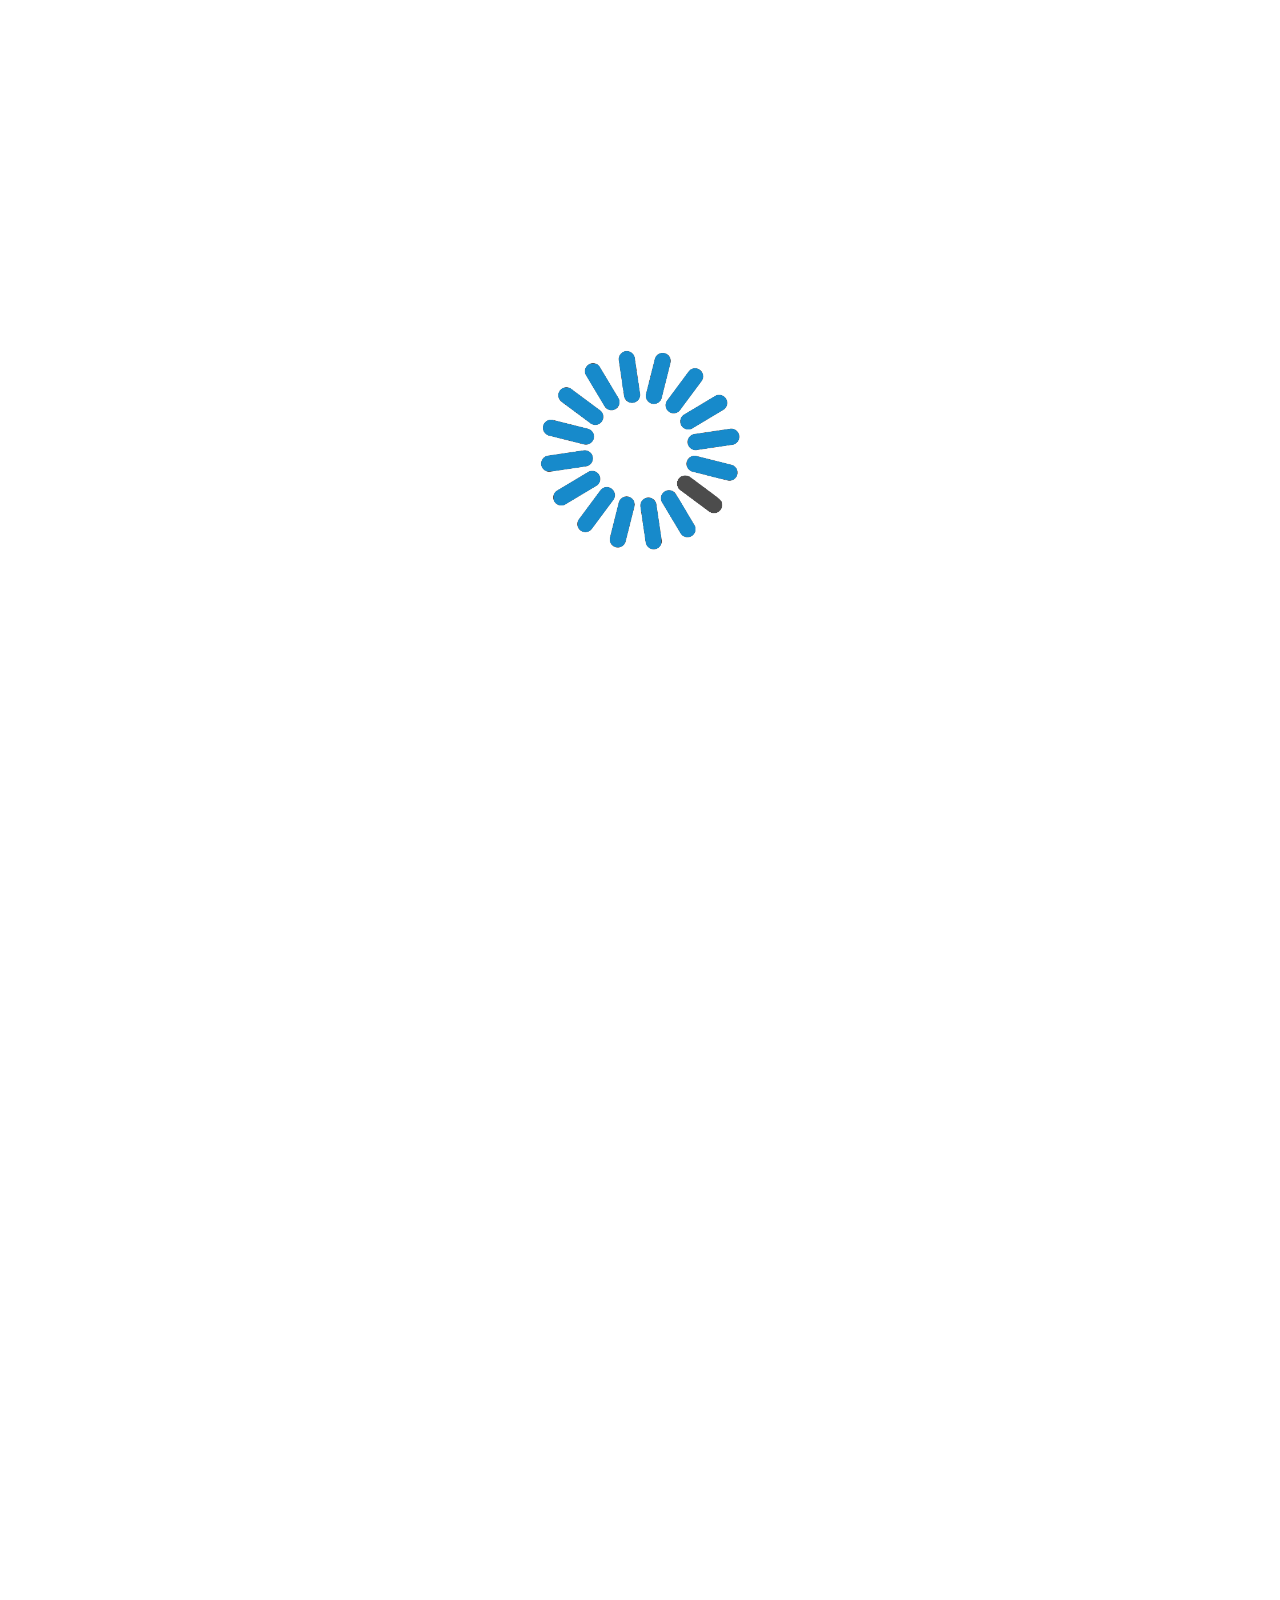
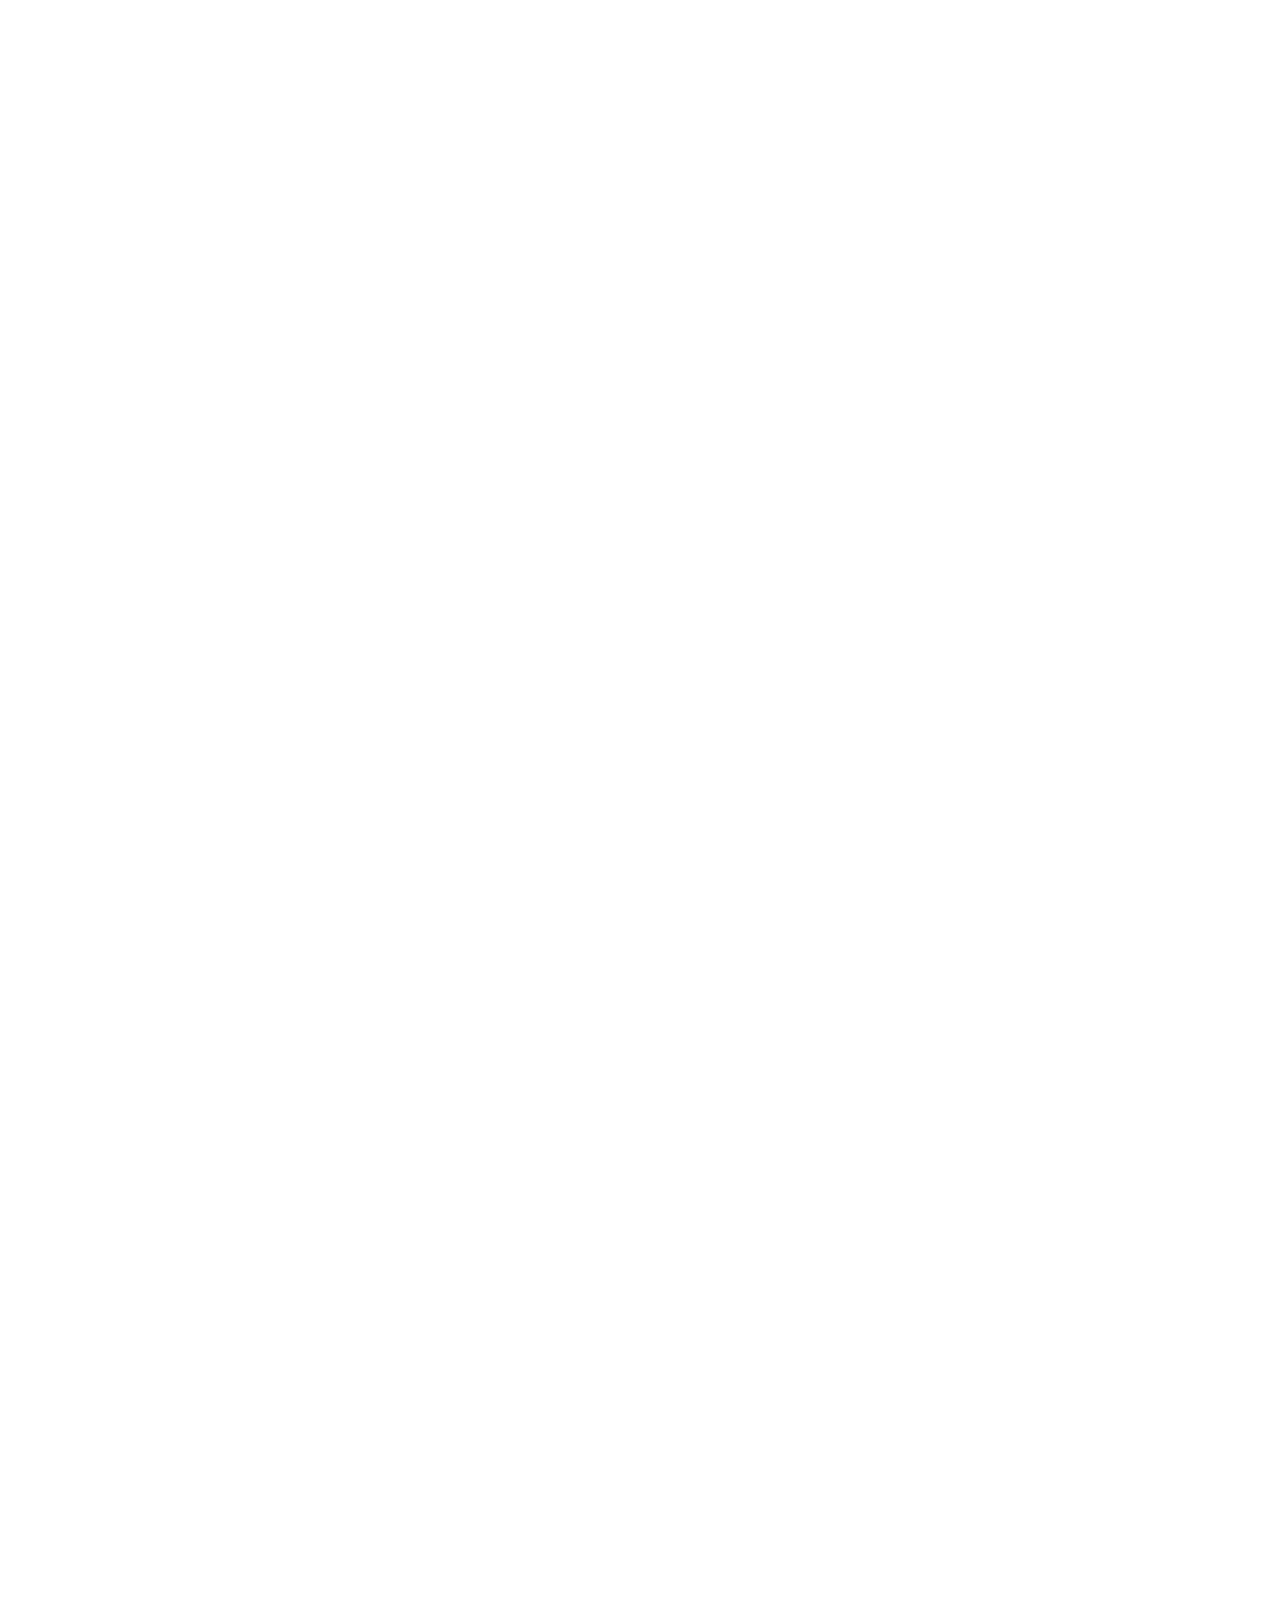
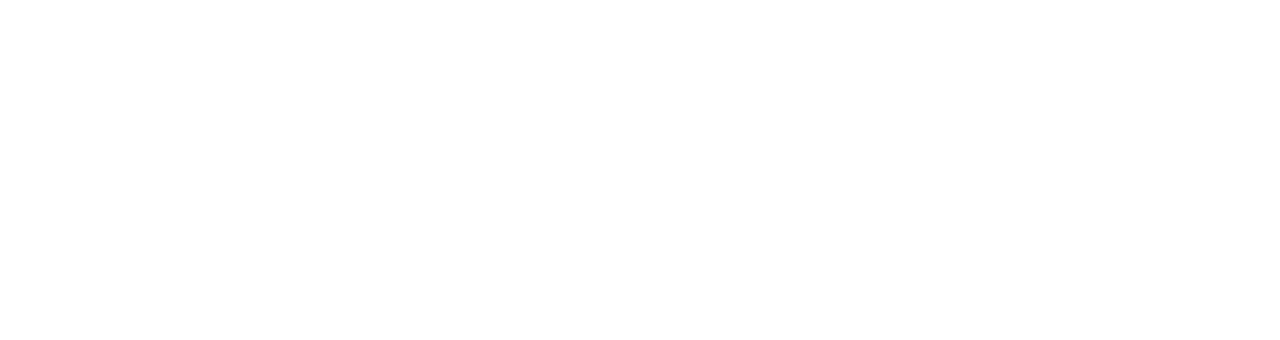
==== commit f2abd57f: "buttons" ====
--- a/index.html
+++ b/index.html
@@ -49,7 +49,6 @@
 		</div>
 		<div class="form-group"><button id="add_cart_button" class="btn btn__empty" value="">Add product</button></div>
 		<div class="form-group"><button id="add_slide_button" class="modal btn btn__empty" value="">Add slide</button></div>
-
 	</div>
 
 	<div id="manufacturers" class="all_manufacturers Cort Fender Pearl Roland Yamaha">
@@ -71,7 +70,7 @@
 		      <li class="placeholder">Add the product</li>
 		    </ol>
 		    <p id="order_price">Total cost: <b></b></p>
-		    <button id="order" class="btn__fill">Buy</button>
+		    <button id="order" class="btn btn__fill">Buy</button>
 		</div>
 	</div>
 
@@ -82,6 +81,7 @@
 		</p>
     	<p class="input_container">
     		<button id='send_mail' class="btn btn__fill">Send mail</button>
+    	</p>
 	</form>
 
 	<!-- МЕНЮ -->
@@ -112,8 +112,8 @@
 	        		<canvas id="canvas"></canvas>
 	        	</p-->
 	        	<div class="input_container js-input-container">
-	        		<button type="submit" value="" class="half_button half_button__left btn__fill">Enter</button>
-	        		<button type="button" value="" id="enter_quick" class="half_button half_button__right btn__empty">Login without authorization</button>
+	        		<button type="submit" value="" class="btn btn__fill half_button half_button__left">Enter</button>
+	        		<button type="button" value="" id="enter_quick" class="half_button half_button__right btn btn__empty">Login without authorization</button>
 	        	</div>
 
 	        </fieldset>
@@ -127,9 +127,9 @@
 	        		<label for="product_group">Product group: </label>
 					<select name="product_group" id="product_group" class="js-form-control">
 						<option value="percussion">Drums</option>
-						<option value="stringed">Струнные</option>
-						<option value="key">Клавишные</option>
-						<option value="wind">Духовые</option>
+						<option value="stringed">stringed</option>
+						<option value="key">Keyboard</option>
+						<option value="wind">winds</option>
 					</select>
 				</p>
 	        	<p class="input_container js-input-container">
@@ -146,7 +146,7 @@
 				</p>
 				<p class="input_container js-input-container">
 					<label for="product_description">Description: </label>
-					<textarea type="text" name="product_description" id='' value="" placeholder="Введите текст..." class="js-form-control" /></textarea>
+					<textarea type="text" name="product_description" id='' value="" placeholder="Enter text..." class="js-form-control" /></textarea>
 				</p>
 				<p class="input_container js-input-container">
 					<label for="product_price">Price: </label>
@@ -154,8 +154,8 @@
 				</p>
 
 	        	<p class="input_container js-input-container">
-	        		<button type="submit" id='add_cart' value="" class="half_button half_button__left btn__fill">Add</button>
-	        		<button type="reset" id='cancel' value="Очистить" class="half_button half_button__right btn__empty">Clean</button>
+	        		<button type="submit" id='add_cart' value="" class="half_button half_button__left btn btn__fill">Add</button>
+	        		<button type="reset" id='cancel' value="Clear" class="half_button half_button__right btn btn__empty">Clear</button>
 	        	</p>
 
 	        </fieldset>
@@ -167,14 +167,14 @@
 		 <fieldset>
         	<legend>Add slide form </legend>
 			<p class="input_container js-input-container">
-				<label for="file">Название картинки: </label>
+				<label for="file">Picture name: </label>
 				<input type="text" id="file" class="js-form-control" accept="image/jpeg,image/png,image/gif" value="" />
 			</p>
 			<!--p>
 				<textarea type="text" id='text' value="" placeholder="Введите текст слайда" /></textarea>
 			</p-->
 			<p class="input_container js-input-container">
-				<button type="submit" id='add_slide' class="btn__fill" value="">Add</button>
+				<button type="submit" id='add_slide' class="btn btn__fill" value="">Add</button>
 			</p>
 		 </fieldset>
 		</form>
--- a/css/styles.css
+++ b/css/styles.css
@@ -28,7 +28,17 @@
 |                                     reset                                     |
 ================================================================================
 */
-body{ margin:0px; padding:0px; font-family:'Open Sans',Arial, sans-serif;background-color:#FFFFFF; height:100%; position:relative; font-size:13px!important; -webkit-font-smoothing: antialiased; -moz-osx-font-smoothing: grayscale;}
+body{ margin:0px;
+	padding:0px;
+	font-family:'Open Sans',Arial, sans-serif;
+	background-color:#EAEAEA;
+	color:#212121;
+	height:100%; 
+	position:relative;
+	font-size:13px!important;
+	-webkit-font-smoothing: antialiased;
+	-moz-osx-font-smoothing: grayscale;
+}
 /*MAIN*/
 html, body, div, span, applet, object, iframe, h1, h2, h3, h4, h5, h6, p, blockquote, pre, a, abbr, acronym, address, big, cite, code,
 del, dfn, em, img, ins, kbd, q, s, samp, small, strike, strong, sub, sup, tt, var, b, u, i, center, dl, dt, dd, ol, ul, li, fieldset, 
@@ -67,9 +77,6 @@
 .loading .icon-load{display:block;}
 
 
-@import url(https://fonts.googleapis.com/css?family=Lato:400,700);
-*{margin:0;padding:0;box-sizing:border-box;font-size:14px}
-body{background-color:#EAEAEA;color:#212121;min-width:900px;margin:0 auto}
 button,input,select,textarea{
 	padding: 5px 10px;
 }
@@ -79,15 +86,7 @@
 	min-width: 100%;
 	min-height: 40px;
 }
-button,input[type=submit], .btn__fill {
-	background-color:rgba(105,119,196,.8);
-	text-transform: uppercase;
-	-moz-transition: all 0.2s linear;
-	-o-transition: all 0.2s linear;
-	-ms-transition: all 0.2s linear;
-	-webkit-transition: all 0.2s linear;
-	transition: all 0.2s linear;
-}
+
 h4 {
 	font-size: 20px;
 	line-height: 22px;
@@ -101,18 +100,15 @@
 #flavor-nav,#manufacturers{text-align:center;padding:15px 0;width:99%}
 .cart_img_prev{height:120px;margin-top:10px;cursor:pointer; }
 p{margin:10px}
-span{font-size:12px}
-ol li{margin:0 5px 0 22px;text-align:left;border-bottom:1px solid;padding:8px 0}
+ol li{margin:5px 5px 0 22px;text-align:left;border-bottom:1px solid;padding:8px 0}
 #basket,
 #enter_button,
-#flavor-nav a,
 .btn_filter,
 .cart,
 .half_button,
 button,canvas,fieldset,form,input,label,select,textarea{border-radius:5px}
 
 #enter_button,
-#flavor-nav a,
 .btn_filter {
 	padding:10px;
 	border:1px solid #592CA6;
@@ -122,7 +118,6 @@
 	cursor:pointer;
 	text-transform:uppercase;
 }
-#flavor-nav a:hover,
 .btn_filter:hover{color:rgba(43,12,113,1)}
 
 #manufacturers{width:15%;float:left}
@@ -146,7 +141,11 @@
 .default_adm{position:absolute;right:1%;top:350px}
 .fixed{position:fixed;right:1%;top:5px}
 .basket_acc{width:400px;-webkit-transition:all .4s;-o-transition:all .4s;-moz-transition:all .4s;transition:all .4s}
-#enter_button{float:right;margin:15px 1% 0 0}
+#enter_button{float:right;margin:15px 1% 0 0;
+	font-weight: 600;
+    font-size: 13px;
+    line-height: 13px;
+}
 #all-flavors{box-shadow:none;width:100%;background-color:transparent; overflow: hidden;}
 #basket,.cart{background-color:rgba(255,255,255,.8)}
 .cart{
@@ -163,7 +162,7 @@
 	font-size: 14px; line-height: 18px; overflow:hidden; text-overflow: ellipsis;
 }
 .short_description{height:90px;}
-#basket,#enter_button,#flavor-nav a{display:inline-block}
+#flavor-nav a{display:inline-block; margin-bottom: 0;}
 #basket,#enter_button,.cart{box-shadow:5px 5px 5px rgba(0,0,0,.5)}
 .cart_review{float:none;width:700px;position:absolute;background-color:rgba(255,255,255,1);z-index:2222;margin:0;overflow:visible;text-align:center;cursor:default}
 .cart_review img:first-child{width:300px;height:auto;cursor:default}
@@ -210,20 +209,26 @@
 
 #basket h2{background:url(../images/basket.png) no-repeat 10px;background-size:40px 40px;padding:15px 15px 15px 65px}
 .basket_elements{float:right;width:70px}
-#citem{padding-top: 1px; width:18px;height:18px;border:1px solid #f77;border-radius:9px;background-color:#f77;position:absolute;top:9px;left:28px;text-align:center; color: #00036B;}
+.count {
+	font-size: 13px;
+    line-height: 15px;
+	/* padding-top: 1px;  */
+	width:18px;
+	height:18px;
+	border:1px solid #f77;
+	border-radius:9px;
+	background-color:#f77;
+	position:absolute;
+	top:9px;
+	left:28px;
+	text-align:center; 
+	color: #00036B;}
 img[title=delete]{width:20px;cursor: pointer; margin:0 auto}
 .input_container{position:relative;text-align:left;width:75%;margin:5px auto}
 label{display:inline-block;position:relative;top:23px;background-color:#eee;padding:3px}
-button,input,select,textarea{display:block;width:100%;height:40px;border:4px solid #eee;box-shadow:inset 0 1px 3px rgba(204,204,204,.95)}
+input,select,textarea{display:block;width:100%;height:40px;border:4px solid #eee;box-shadow:inset 0 1px 3px rgba(204,204,204,.95)}
 select,textarea{padding-left:100px}
 button{margin:25px auto}
-.half_button{width:48%;}
-.half_button__left {
-	float: left;
-}
-.half_button__right {
-	float: right;
-}
 legend {
 	padding: 5px;
 }
@@ -243,12 +248,23 @@
 
 .btn {
 	display: inline-block;
+	width: 100%;
     height: 40px;
     border: 4px solid #eee;
     box-shadow: inset 0 1px 3px rgba(204,204,204,.95);
     text-transform: uppercase;
-}
-
+    font-size: 13px;
+    line-height: 15px;
+    padding: 7px 10px 5px;
+	-moz-transition: all 0.2s linear;
+	-o-transition: all 0.2s linear;
+	-ms-transition: all 0.2s linear;
+	-webkit-transition: all 0.2s linear;
+	transition: all 0.2s linear;
+}
+.btn__fill {
+	background-color:rgba(105,119,196,.8);
+}
 .btn__fill:hover {
 	background: #fff;
 }
@@ -257,6 +273,13 @@
 }
 .btn__empty:hover {
 	background: rgba(105,119,196,.8);
+}
+.half_button{width:48%;}
+.half_button__left {
+	float: left;
+}
+.half_button__right {
+	float: right;
 }
 
 .form-group {
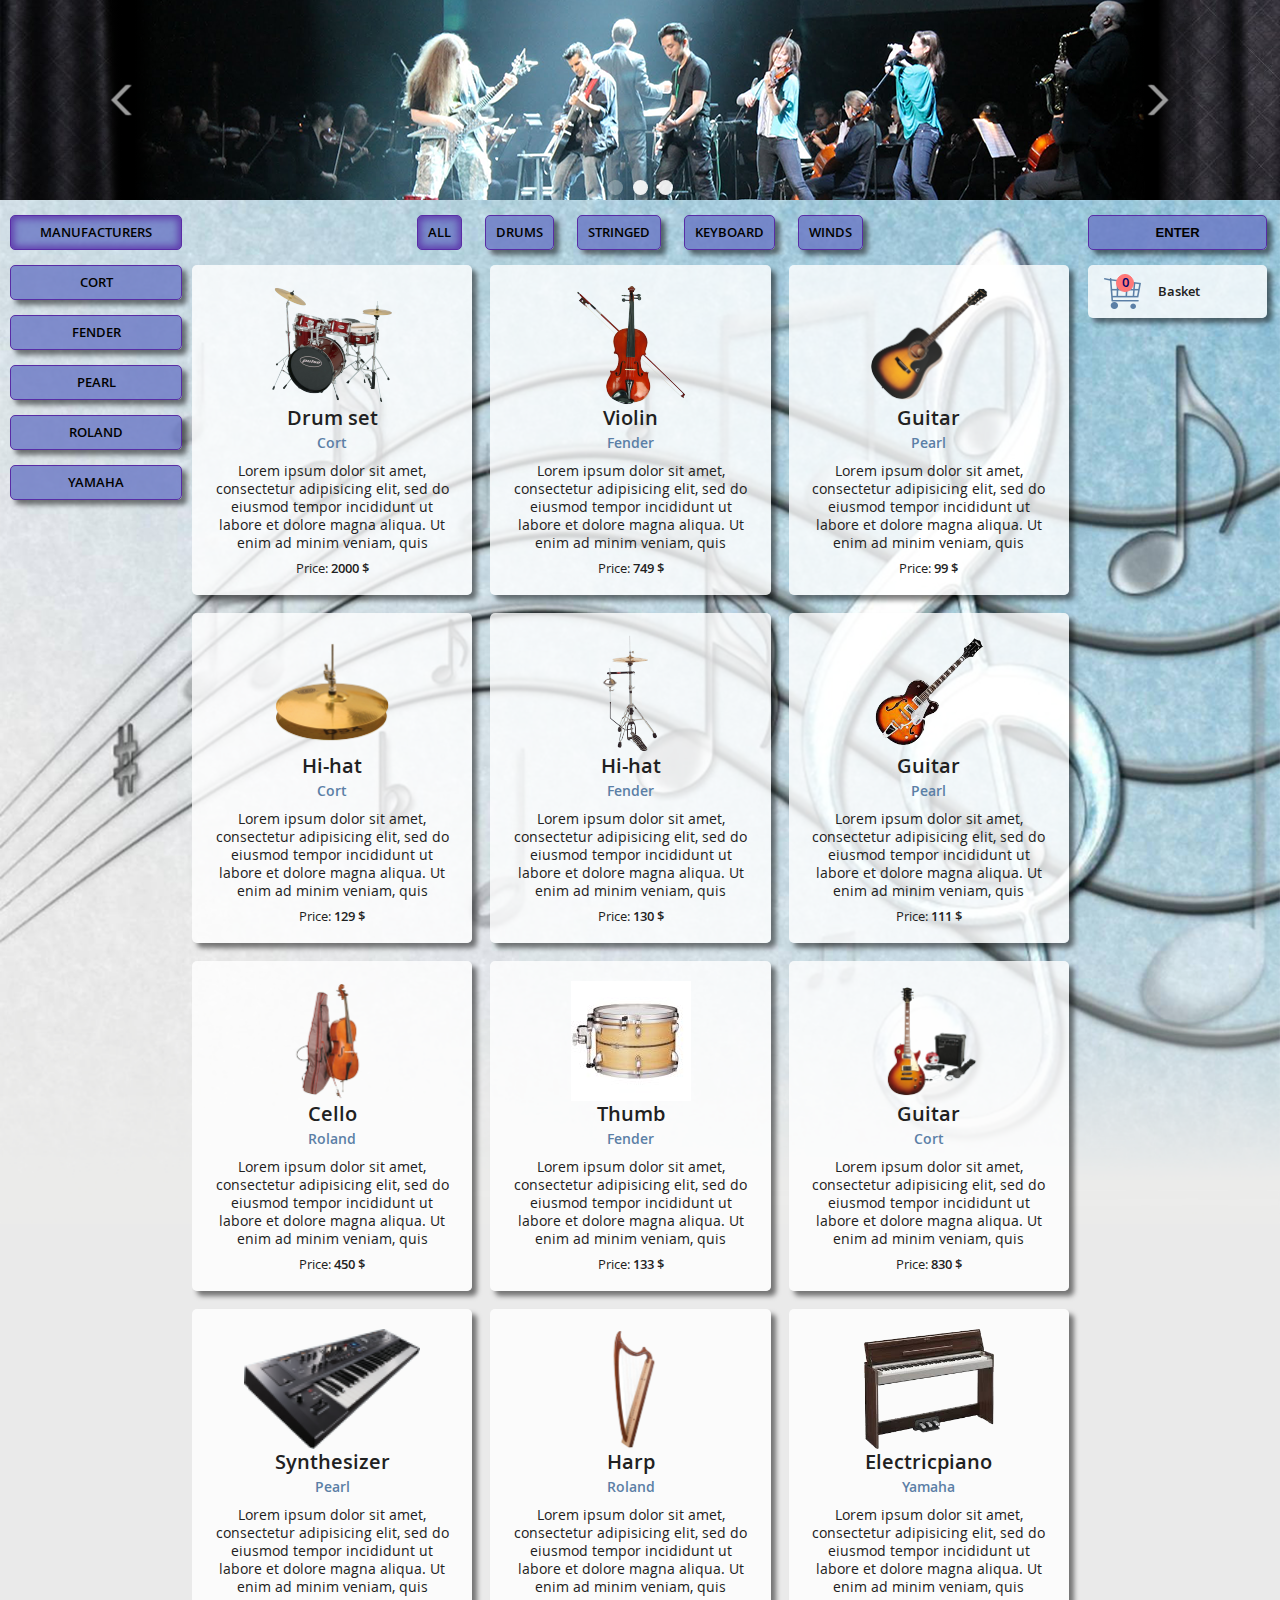
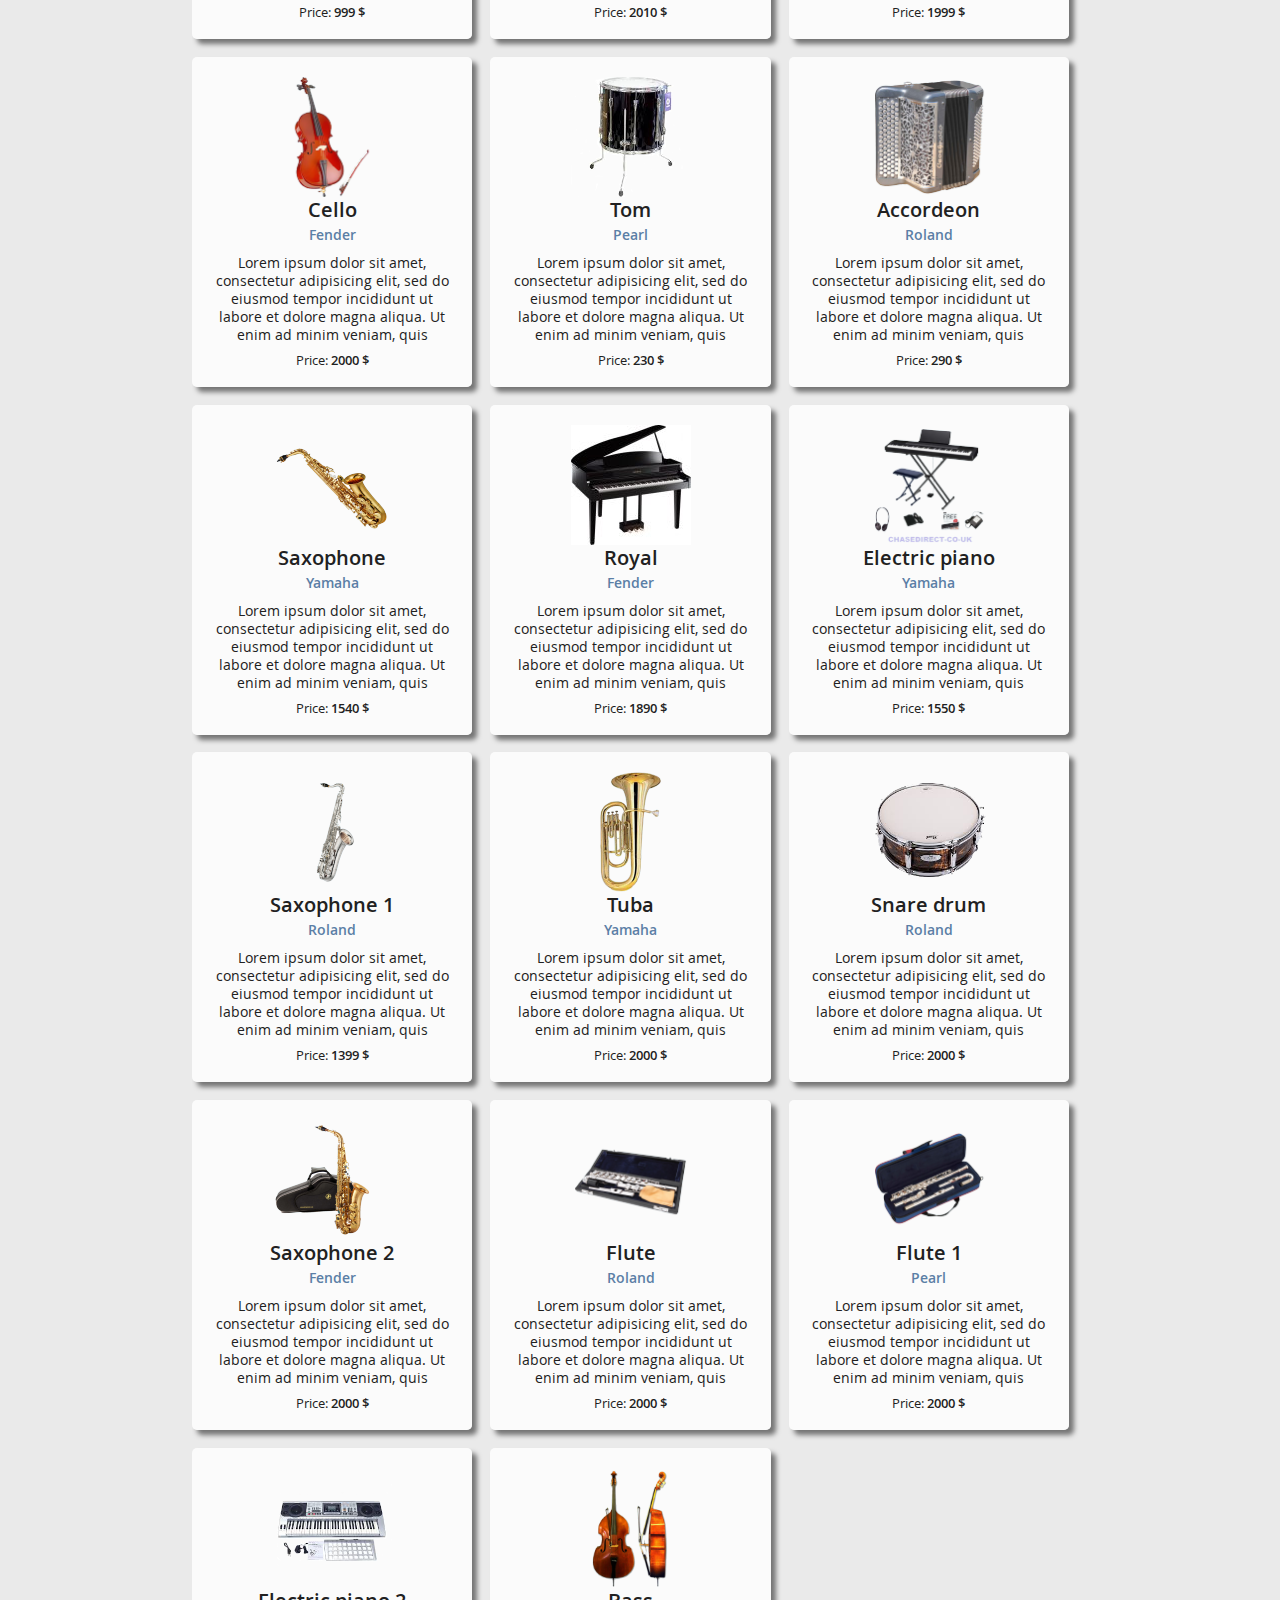
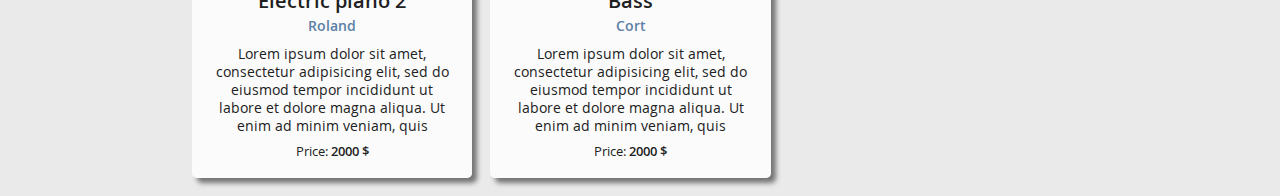
==== commit a111fe64: "improved performance" ====
--- a/index.html
+++ b/index.html
@@ -1,19 +1,17 @@
 <!DOCTYPE html>
-<html>
+<html lang="zxx">
 <head>
 	<meta charset="utf-8">
 	<title>Music instruments</title>
 	<link rel="stylesheet" href="css/styles.css">
 </head>
-
 <body class="loading">
 <div class="main-wrapper bg">
-	<!-- СЛАЙДЕР -->
+	<!-- SLIDER -->
     <div class="slider">
     	<div class="button-left"><span class="left"></span></div>
         <div class="button-right"><span class="right"></span></div>
         <div class="slider-wrapper">
-        	
          	<div id="pag"></div>
             <div class="slider-blocks-container">								
 				<div class="slider-block" id='slide_1.png'></div>
@@ -22,13 +20,10 @@
 	        </div>   
         </div>  
     </div>
-
-
 	<div id='overlay'>
 		<div id='overlay_bg'></div>
 	</div>
-
-	<!-- ПАНЕЛЬ АДМИНА -->
+	<!-- ADMIN PANEL -->
 	<div id="admin">
 		<div class="form-group js-input-container">
 			<label for="metod">Animation</label>
@@ -38,7 +33,6 @@
 				<option value="hide">hide / show</option>
 			</select>
 		</div>
-
 		<div class="form-group js-input-container">			
 			<label for="speed">Speed</label>
 			<input list="speed_options" id="speed" value="slow" class="js-form-control">
@@ -50,19 +44,16 @@
 		<div class="form-group"><button id="add_cart_button" class="btn btn__empty" value="">Add product</button></div>
 		<div class="form-group"><button id="add_slide_button" class="modal btn btn__empty" value="">Add slide</button></div>
 	</div>
-
 	<div id="manufacturers" class="all_manufacturers Cort Fender Pearl Roland Yamaha">
-		<a rel="all_manufacturers" class="currentManuf btn_filter btn_sm">Manufacturers</a>
-		<a rel="Cort" class="btn_filter">Cort</a>
-	    <a rel="Fender" class="btn_filter">Fender</a>
-	    <a rel="Pearl" class="btn_filter">Pearl</a>
-	    <a rel="Roland" class="btn_filter">Roland</a>
-	    <a rel="Yamaha" class="btn_filter">Yamaha</a>
-	</div>
-
+		<a data-rel="all_manufacturers" class="currentManuf btn_filter btn_sm">Manufacturers</a>
+		<a data-rel="Cort" class="btn_filter">Cort</a>
+	    <a data-rel="Fender" class="btn_filter">Fender</a>
+	    <a data-rel="Pearl" class="btn_filter">Pearl</a>
+	    <a data-rel="Roland" class="btn_filter">Roland</a>
+	    <a data-rel="Yamaha" class="btn_filter">Yamaha</a>
+	</div>
 	<button id="enter_button" class="modal" value="">Enter</button>
-
-	<!-- КОРЗИНА -->
+	<!-- BASKET -->
     <div id="basket" class="default">
 		<h2 class="">Basket<span class="count" id="citem">0</span></h2>
 		<div class="">
@@ -73,28 +64,25 @@
 		    <button id="order" class="btn btn__fill">Buy</button>
 		</div>
 	</div>
-
 	<form id="mail">
 		<p class="input_container js-input-container">
-			<label for="">Enter e-mail</label>
-			<input type="email" name="email" id="" class="js-form-control" value="" />
+			<label>Enter e-mail</label>
+			<input type="email" name="email" class="js-form-control" value="" />
 		</p>
     	<p class="input_container">
     		<button id='send_mail' class="btn btn__fill">Send mail</button>
     	</p>
 	</form>
-
-	<!-- МЕНЮ -->
+	<!-- MENU -->
 	<div id="flavor-nav" class="all electro percussion stringed wind key">
-	    <a rel="all" class="current btn_filter">All</a>
-	    <a rel="percussion" class="btn_filter">drums</a>
-	    <a rel="stringed" class="btn_filter">stringed</a>
-	    <a rel="key" class="btn_filter">Keyboard</a>
-	    <a rel="wind" class="btn_filter">winds</a>
+	    <a data-rel="all" class="current btn_filter">All</a>
+	    <a data-rel="percussion" class="btn_filter">drums</a>
+	    <a data-rel="stringed" class="btn_filter">stringed</a>
+	    <a data-rel="key" class="btn_filter">Keyboard</a>
+	    <a data-rel="wind" class="btn_filter">winds</a>
 	</div>
 
 	<div class="wraper">
-
 		<!-- FORM -->
 		<form id="enter_form">
 	        <fieldset>
@@ -107,10 +95,6 @@
 	        		<label for="password">Password: </label>
 	        		<input type="password" id="password" class="js-form-control" name="password" value="" required>
 	        	</div>
-	        	<!--p class="input_container js-input-container">
-	        		<label for="code">Введите код с картинки: </label><input type="text" id="code" name="code" value="" required  class="half_button">
-	        		<canvas id="canvas"></canvas>
-	        	</p-->
 	        	<div class="input_container js-input-container">
 	        		<button type="submit" value="" class="btn btn__fill half_button half_button__left">Enter</button>
 	        		<button type="button" value="" id="enter_quick" class="half_button half_button__right btn btn__empty">Login without authorization</button>
@@ -118,11 +102,10 @@
 
 	        </fieldset>
         </form>
-
-		<!-- ОКНО ДОБАВЛЕНИЯ ТОВАРА -->
+		<!-- ADD PRODUCT POP-UP -->
 		<form id="cart_create">
 	        <fieldset>
-	        	<legend align="center">Add product form</legend>
+	        	<legend>Add product form</legend>
 	        	<p class="input_container js-input-container">
 	        		<label for="product_group">Product group: </label>
 					<select name="product_group" id="product_group" class="js-form-control">
@@ -134,25 +117,24 @@
 				</p>
 	        	<p class="input_container js-input-container">
 	        		<label for="product_image">Picture: </label>
-					<input type="text" name="product_image" id="" value="" class="js-form-control" />
+					<input type="text" id="product_image" value="" class="js-form-control" />
 				</p>
 	        	<p class="input_container js-input-container">
 	        		<label for="product_name">Product name: </label>
-					<input type="text" name="product_name" id="" value="" class="js-form-control" />
+					<input type="text" id="product_name" value="" class="js-form-control" />
 				</p>
 	        	<p class="input_container js-input-container">
 	        		<label for="product_manufacturer">Manufacturer: </label>
-					<input type="product_manufacturer" name="product_manufacturer" id="product_manufacturer" class="js-form-control" value="" />
+					<input type="text" id="product_manufacturer" class="js-form-control" value="" />
 				</p>
 				<p class="input_container js-input-container">
 					<label for="product_description">Description: </label>
-					<textarea type="text" name="product_description" id='' value="" placeholder="Enter text..." class="js-form-control" /></textarea>
+					<textarea id="product_description" placeholder="Enter text..." class="js-form-control"></textarea>
 				</p>
 				<p class="input_container js-input-container">
 					<label for="product_price">Price: </label>
-					<input type="text" name="product_price" class="js-form-control" value="" />
-				</p>
-
+					<input type="text" id="product_price" class="js-form-control" value="" />
+				</p>
 	        	<p class="input_container js-input-container">
 	        		<button type="submit" id='add_cart' value="" class="half_button half_button__left btn btn__fill">Add</button>
 	        		<button type="reset" id='cancel' value="Clear" class="half_button half_button__right btn btn__empty">Clear</button>
@@ -160,324 +142,288 @@
 
 	        </fieldset>
         </form>
-
-
-		<!-- ОКНО ДОБАВЛЕНИЯ СЛАЙДА -->
+		<!-- ADD SLIDE POP-UP -->
 		<form id='slide_create'>
 		 <fieldset>
         	<legend>Add slide form </legend>
 			<p class="input_container js-input-container">
 				<label for="file">Picture name: </label>
-				<input type="text" id="file" class="js-form-control" accept="image/jpeg,image/png,image/gif" value="" />
+				<input type="file" id="file" class="js-form-control" accept="image/jpeg,image/png,image/gif" />
 			</p>
-			<!--p>
-				<textarea type="text" id='text' value="" placeholder="Введите текст слайда" /></textarea>
-			</p-->
 			<p class="input_container js-input-container">
 				<button type="submit" id='add_slide' class="btn btn__fill" value="">Add</button>
 			</p>
 		 </fieldset>
 		</form>
-
-
-		<!-- КОНТЕЙНЕР С КАРТОЧКАМИ ТОВАРА -->
-
+		<!-- CARDS -->
 		<div id="all-flavors">
-
 			<div class="cart all percussion all_manufacturers Cort">
-				<img class="cart_img_prev" src="images/drum_set.png">
+				<img alt="" class="cart_img_prev" src="images/drum_set.png">
 				<h4>Drum set</h4>
 				<h5>Cort</h5>
 				<p class="description short_description">
 					Lorem ipsum dolor sit amet, consectetur adipisicing elit, sed do eiusmod tempor incididunt ut labore et dolore magna aliqua. Ut enim ad minim veniam, quis nostrud exercitation ullamco laboris nisi ut aliquip ex ea commodo consequat. Duis aute irure dolor in reprehenderit in voluptate velit esse cillum dolore eu fugiat nulla pariatur. Excepteur sint occaecat cupidatat non proident, sunt in culpa qui officia deserunt mollit anim id est laborum.
 				</p>
 				<p class="price">Price: <b>2000 $</b></p>
-				<img title='delete'>
-			</div>
-
+				<img src="images/delete.png" alt="" title='delete'>
+			</div>
 			<div class="cart all stringed all_manufacturers Fender">
-				<img class="cart_img_prev" src="images/violin.png">
+				<img alt="" class="cart_img_prev" src="images/violin.png">
 				<h4>Violin</h4>
 				<h5>Fender</h5>
 				<p class="description short_description">
 					Lorem ipsum dolor sit amet, consectetur adipisicing elit, sed do eiusmod tempor incididunt ut labore et dolore magna aliqua. Ut enim ad minim veniam, quis nostrud exercitation ullamco laboris nisi ut aliquip ex ea commodo consequat. Duis aute irure dolor in reprehenderit in voluptate velit esse cillum dolore eu fugiat nulla pariatur. Excepteur sint occaecat cupidatat non proident, sunt in culpa qui officia deserunt mollit anim id est laborum.
 				</p>
 				<p class="price">Price: <b>749 $</b></p>
-				<img title='delete'>
-			</div>
-
+				<img src="images/delete.png" alt="" title='delete'>
+			</div>
 			<div class="cart all stringed all_manufacturers Pearl">
-				<img class="cart_img_prev" src="images/guitar.png">
+				<img alt="" class="cart_img_prev" src="images/guitar.png">
 				<h4>Guitar</h4>
 				<h5>Pearl</h5>
 				<p class="description short_description">
 					Lorem ipsum dolor sit amet, consectetur adipisicing elit, sed do eiusmod tempor incididunt ut labore et dolore magna aliqua. Ut enim ad minim veniam, quis nostrud exercitation ullamco laboris nisi ut aliquip ex ea commodo consequat. Duis aute irure dolor in reprehenderit in voluptate velit esse cillum dolore eu fugiat nulla pariatur. Excepteur sint occaecat cupidatat non proident, sunt in culpa qui officia deserunt mollit anim id est laborum.
 				</p>
 				<p class="price">Price: <b>99 $</b></p>
-				<img title='delete'>
-			</div>
-
+				<img src="images/delete.png" alt="" title='delete'>
+			</div>
 			<div class="cart all percussion all_manufacturers Cort">
-				<img class="cart_img_prev" src="images/hi-hat.png">
+				<img alt="" class="cart_img_prev" src="images/hi-hat.png">
 				<h4>Hi-hat</h4>
 				<h5>Cort</h5>
 				<p class="description short_description">
 					Lorem ipsum dolor sit amet, consectetur adipisicing elit, sed do eiusmod tempor incididunt ut labore et dolore magna aliqua. Ut enim ad minim veniam, quis nostrud exercitation ullamco laboris nisi ut aliquip ex ea commodo consequat. Duis aute irure dolor in reprehenderit in voluptate velit esse cillum dolore eu fugiat nulla pariatur. Excepteur sint occaecat cupidatat non proident, sunt in culpa qui officia deserunt mollit anim id est laborum.
 				</p>
 				<p class="price">Price: <b>129 $</b></p>
-				<img title='delete'>
-			</div>
-
+				<img src="images/delete.png" alt="" title='delete'>
+			</div>
 			<div class="cart all percussion all_manufacturers Fender">
-				<img class="cart_img_prev" src="images/hi-hat1.png">
+				<img alt="" class="cart_img_prev" src="images/hi-hat1.png">
 				<h4>Hi-hat</h4>
 				<h5>Fender</h5>
 				<p class="description short_description">
 					Lorem ipsum dolor sit amet, consectetur adipisicing elit, sed do eiusmod tempor incididunt ut labore et dolore magna aliqua. Ut enim ad minim veniam, quis nostrud exercitation ullamco laboris nisi ut aliquip ex ea commodo consequat. Duis aute irure dolor in reprehenderit in voluptate velit esse cillum dolore eu fugiat nulla pariatur. Excepteur sint occaecat cupidatat non proident, sunt in culpa qui officia deserunt mollit anim id est laborum.
 				</p>
 				<p class="price">Price: <b>130 $</b></p>
-				<img title='delete'>
-			</div>
-
+				<img src="images/delete.png" alt="" title='delete'>
+			</div>
 			<div class="cart all stringed all_manufacturers Pearl">
-				<img class="cart_img_prev" src="images/guitar1.png">
+				<img alt="" class="cart_img_prev" src="images/guitar1.png">
 				<h4>Guitar</h4>
 				<h5>Pearl</h5>
 				<p class="description short_description">
 					Lorem ipsum dolor sit amet, consectetur adipisicing elit, sed do eiusmod tempor incididunt ut labore et dolore magna aliqua. Ut enim ad minim veniam, quis nostrud exercitation ullamco laboris nisi ut aliquip ex ea commodo consequat. Duis aute irure dolor in reprehenderit in voluptate velit esse cillum dolore eu fugiat nulla pariatur. Excepteur sint occaecat cupidatat non proident, sunt in culpa qui officia deserunt mollit anim id est laborum.
 				</p>
 				<p class="price">Price: <b>111 $</b></p>
-				<img title='delete'>
-			</div>
-
+				<img src="images/delete.png" alt="" title='delete'>
+			</div>
 			<div class="cart all stringed all_manufacturers Roland">
-				<img class="cart_img_prev" src="images/cello1.png">
+				<img alt="" class="cart_img_prev" src="images/cello1.png">
 				<h4>Cello</h4>
 				<h5>Roland</h5>
 				<p class="description short_description">
 					Lorem ipsum dolor sit amet, consectetur adipisicing elit, sed do eiusmod tempor incididunt ut labore et dolore magna aliqua. Ut enim ad minim veniam, quis nostrud exercitation ullamco laboris nisi ut aliquip ex ea commodo consequat. Duis aute irure dolor in reprehenderit in voluptate velit esse cillum dolore eu fugiat nulla pariatur. Excepteur sint occaecat cupidatat non proident, sunt in culpa qui officia deserunt mollit anim id est laborum.
 				</p>
 				<p class="price">Price: <b>450 $</b></p>
-				<img title='delete'>
-			</div>
-
+				<img src="images/delete.png" alt="" title='delete'>
+			</div>
 			<div class="cart all percussion all_manufacturers Fender">
-				<img class="cart_img_prev" src="images/thumb.jpg">
+				<img alt="" class="cart_img_prev" src="images/thumb.jpg">
 				<h4>Thumb</h4>
 				<h5>Fender</h5>
 				<p class="description short_description">
 					Lorem ipsum dolor sit amet, consectetur adipisicing elit, sed do eiusmod tempor incididunt ut labore et dolore magna aliqua. Ut enim ad minim veniam, quis nostrud exercitation ullamco laboris nisi ut aliquip ex ea commodo consequat. Duis aute irure dolor in reprehenderit in voluptate velit esse cillum dolore eu fugiat nulla pariatur. Excepteur sint occaecat cupidatat non proident, sunt in culpa qui officia deserunt mollit anim id est laborum.
 				</p>
 				<p class="price">Price: <b>133 $</b></p>
-				<img title='delete'>
-			</div>
-
+				<img src="images/delete.png" alt="" title='delete'>
+			</div>
 			<div class="cart all stringed all_manufacturers Cort">
-				<img class="cart_img_prev" src="images/guitar2.png">
+				<img alt="" class="cart_img_prev" src="images/guitar2.png">
 				<h4>Guitar</h4>
 				<h5>Cort</h5>
 				<p class="description short_description">
 					Lorem ipsum dolor sit amet, consectetur adipisicing elit, sed do eiusmod tempor incididunt ut labore et dolore magna aliqua. Ut enim ad minim veniam, quis nostrud exercitation ullamco laboris nisi ut aliquip ex ea commodo consequat. Duis aute irure dolor in reprehenderit in voluptate velit esse cillum dolore eu fugiat nulla pariatur. Excepteur sint occaecat cupidatat non proident, sunt in culpa qui officia deserunt mollit anim id est laborum.
 				</p>
 				<p class="price">Price: <b>830 $</b></p>
-				<img title='delete'>
-			</div>
-
+				<img src="images/delete.png" alt="" title='delete'>
+			</div>
 			<div class="cart all key all_manufacturers Pearl">
-				<img class="cart_img_prev" src="images/synthesizer.png">
+				<img alt="" class="cart_img_prev" src="images/synthesizer.png">
 				<h4>Synthesizer</h4>
 				<h5>Pearl</h5>
 				<p class="description short_description">
 					Lorem ipsum dolor sit amet, consectetur adipisicing elit, sed do eiusmod tempor incididunt ut labore et dolore magna aliqua. Ut enim ad minim veniam, quis nostrud exercitation ullamco laboris nisi ut aliquip ex ea commodo consequat. Duis aute irure dolor in reprehenderit in voluptate velit esse cillum dolore eu fugiat nulla pariatur. Excepteur sint occaecat cupidatat non proident, sunt in culpa qui officia deserunt mollit anim id est laborum.
 				</p>
 				<p class="price">Price: <b>999 $</b></p>
-				<img title='delete'>
-			</div>
-
+				<img src="images/delete.png" alt="" title='delete'>
+			</div>
 			<div class="cart all stringed all_manufacturers Roland">
-				<img class="cart_img_prev" src="images/harp.png">
+				<img alt="" class="cart_img_prev" src="images/harp.png">
 				<h4>Harp</h4>
 				<h5>Roland</h5>
 				<p class="description short_description">
 					Lorem ipsum dolor sit amet, consectetur adipisicing elit, sed do eiusmod tempor incididunt ut labore et dolore magna aliqua. Ut enim ad minim veniam, quis nostrud exercitation ullamco laboris nisi ut aliquip ex ea commodo consequat. Duis aute irure dolor in reprehenderit in voluptate velit esse cillum dolore eu fugiat nulla pariatur. Excepteur sint occaecat cupidatat non proident, sunt in culpa qui officia deserunt mollit anim id est laborum.
 				</p>
 				<p class="price">Price: <b>2010 $</b></p>
-				<img title='delete'>
-			</div>
-
+				<img src="images/delete.png" alt="" title='delete'>
+			</div>
 			<div class="cart all key all_manufacturers Yamaha">
-				<img class="cart_img_prev" src="images/electric_piano.png">
+				<img alt="" class="cart_img_prev" src="images/electric_piano.png">
 				<h4>Electricpiano</h4>
 				<h5>Yamaha</h5>
 				<p class="description short_description">
 					Lorem ipsum dolor sit amet, consectetur adipisicing elit, sed do eiusmod tempor incididunt ut labore et dolore magna aliqua. Ut enim ad minim veniam, quis nostrud exercitation ullamco laboris nisi ut aliquip ex ea commodo consequat. Duis aute irure dolor in reprehenderit in voluptate velit esse cillum dolore eu fugiat nulla pariatur. Excepteur sint occaecat cupidatat non proident, sunt in culpa qui officia deserunt mollit anim id est laborum.
 				</p>
 				<p class="price">Price: <b>1999 $</b></p>
-				<img title='delete'>
-			</div>
-
+				<img src="images/delete.png" alt="" title='delete'>
+			</div>
 			<div class="cart all stringed all_manufacturers Fender">
-				<img class="cart_img_prev" src="images/cello.png">
+				<img alt="" class="cart_img_prev" src="images/cello.png">
 				<h4>Cello</h4>
 				<h5>Fender</h5>
 				<p class="description short_description">
 					Lorem ipsum dolor sit amet, consectetur adipisicing elit, sed do eiusmod tempor incididunt ut labore et dolore magna aliqua. Ut enim ad minim veniam, quis nostrud exercitation ullamco laboris nisi ut aliquip ex ea commodo consequat. Duis aute irure dolor in reprehenderit in voluptate velit esse cillum dolore eu fugiat nulla pariatur. Excepteur sint occaecat cupidatat non proident, sunt in culpa qui officia deserunt mollit anim id est laborum.
 				</p>
 				<p class="price">Price: <b>2000 $</b></p>
-				<img title='delete'>
-			</div>
-
+				<img src="images/delete.png" alt="" title='delete'>
+			</div>
 			<div class="cart all percussion all_manufacturers Pearl">
-				<img class="cart_img_prev" src="images/tom.png">
+				<img alt="" class="cart_img_prev" src="images/tom.png">
 				<h4>Tom</h4>
 				<h5>Pearl</h5>
 				<p class="description short_description">
 					Lorem ipsum dolor sit amet, consectetur adipisicing elit, sed do eiusmod tempor incididunt ut labore et dolore magna aliqua. Ut enim ad minim veniam, quis nostrud exercitation ullamco laboris nisi ut aliquip ex ea commodo consequat. Duis aute irure dolor in reprehenderit in voluptate velit esse cillum dolore eu fugiat nulla pariatur. Excepteur sint occaecat cupidatat non proident, sunt in culpa qui officia deserunt mollit anim id est laborum.
 				</p>
 				<p class="price">Price: <b>230 $</b></p>
-				<img title='delete'>
-			</div>
-
+				<img src="images/delete.png" alt="" title='delete'>
+			</div>
 			<div class="cart all key all_manufacturers Roland">
-				<img class="cart_img_prev" src="images/accordeon.png">
+				<img alt="" class="cart_img_prev" src="images/accordeon.png">
 				<h4>Accordeon</h4>
 				<h5>Roland</h5>
 				<p class="description short_description">
 					Lorem ipsum dolor sit amet, consectetur adipisicing elit, sed do eiusmod tempor incididunt ut labore et dolore magna aliqua. Ut enim ad minim veniam, quis nostrud exercitation ullamco laboris nisi ut aliquip ex ea commodo consequat. Duis aute irure dolor in reprehenderit in voluptate velit esse cillum dolore eu fugiat nulla pariatur. Excepteur sint occaecat cupidatat non proident, sunt in culpa qui officia deserunt mollit anim id est laborum.
 				</p>
 				<p class="price">Price: <b>290 $</b></p>
-				<img title='delete'>
-			</div>
-
+				<img src="images/delete.png" alt="" title='delete'>
+			</div>
 			<div class="cart all wind all_manufacturers Yamaha">
-				<img class="cart_img_prev" src="images/saxophone.png">
+				<img alt="" class="cart_img_prev" src="images/saxophone.png">
 				<h4>Saxophone</h4>
 				<h5>Yamaha</h5>
 				<p class="description short_description">
 					Lorem ipsum dolor sit amet, consectetur adipisicing elit, sed do eiusmod tempor incididunt ut labore et dolore magna aliqua. Ut enim ad minim veniam, quis nostrud exercitation ullamco laboris nisi ut aliquip ex ea commodo consequat. Duis aute irure dolor in reprehenderit in voluptate velit esse cillum dolore eu fugiat nulla pariatur. Excepteur sint occaecat cupidatat non proident, sunt in culpa qui officia deserunt mollit anim id est laborum.
 				</p>
 				<p class="price">Price: <b>1540 $</b></p>
-				<img title='delete'>
-			</div>
-
+				<img src="images/delete.png" alt="" title='delete'>
+			</div>
 			<div class="cart all key all_manufacturers Fender">
-				<img class="cart_img_prev" src="images/rojal.jpg">
+				<img alt="" class="cart_img_prev" src="images/rojal.jpg">
 				<h4>Royal</h4>
 				<h5>Fender</h5>
 				<p class="description short_description">
 					Lorem ipsum dolor sit amet, consectetur adipisicing elit, sed do eiusmod tempor incididunt ut labore et dolore magna aliqua. Ut enim ad minim veniam, quis nostrud exercitation ullamco laboris nisi ut aliquip ex ea commodo consequat. Duis aute irure dolor in reprehenderit in voluptate velit esse cillum dolore eu fugiat nulla pariatur. Excepteur sint occaecat cupidatat non proident, sunt in culpa qui officia deserunt mollit anim id est laborum.
 				</p>
 				<p class="price">Price: <b>1890 $</b></p>
-				<img title='delete'>
-			</div>
-
+				<img src="images/delete.png" alt="" title='delete'>
+			</div>
 			<div class="cart all key all_manufacturers Yamaha">
-				<img class="cart_img_prev" src="images/electric_piano1.png">
+				<img alt="" class="cart_img_prev" src="images/electric_piano1.png">
 				<h4>Electric piano</h4>
 				<h5>Yamaha</h5>
 				<p class="description short_description">
 					Lorem ipsum dolor sit amet, consectetur adipisicing elit, sed do eiusmod tempor incididunt ut labore et dolore magna aliqua. Ut enim ad minim veniam, quis nostrud exercitation ullamco laboris nisi ut aliquip ex ea commodo consequat. Duis aute irure dolor in reprehenderit in voluptate velit esse cillum dolore eu fugiat nulla pariatur. Excepteur sint occaecat cupidatat non proident, sunt in culpa qui officia deserunt mollit anim id est laborum.
 				</p>
 				<p class="price">Price: <b>1550 $</b></p>
-				<img title='delete'>
-			</div>
-
+				<img src="images/delete.png" alt="" title='delete'>
+			</div>
 			<div class="cart all wind all_manufacturers Roland">
-				<img class="cart_img_prev" src="images/saxophone1.png">
+				<img alt="" class="cart_img_prev" src="images/saxophone1.png">
 				<h4>Saxophone 1</h4>
 				<h5>Roland</h5>
 				<p class="description short_description">
 					Lorem ipsum dolor sit amet, consectetur adipisicing elit, sed do eiusmod tempor incididunt ut labore et dolore magna aliqua. Ut enim ad minim veniam, quis nostrud exercitation ullamco laboris nisi ut aliquip ex ea commodo consequat. Duis aute irure dolor in reprehenderit in voluptate velit esse cillum dolore eu fugiat nulla pariatur. Excepteur sint occaecat cupidatat non proident, sunt in culpa qui officia deserunt mollit anim id est laborum.
 				</p>
 				<p class="price">Price: <b>1399 $</b></p>
-				<img title='delete'>
-			</div>
-
+				<img src="images/delete.png" alt="" title='delete'>
+			</div>
 			<div class="cart all wind all_manufacturers Yamaha">
-				<img class="cart_img_prev" src="images/tuba.png">
+				<img alt="" class="cart_img_prev" src="images/tuba.png">
 				<h4>Tuba</h4>
 				<h5>Yamaha</h5>
 				<p class="description short_description">
 					Lorem ipsum dolor sit amet, consectetur adipisicing elit, sed do eiusmod tempor incididunt ut labore et dolore magna aliqua. Ut enim ad minim veniam, quis nostrud exercitation ullamco laboris nisi ut aliquip ex ea commodo consequat. Duis aute irure dolor in reprehenderit in voluptate velit esse cillum dolore eu fugiat nulla pariatur. Excepteur sint occaecat cupidatat non proident, sunt in culpa qui officia deserunt mollit anim id est laborum.
 				</p>
 				<p class="price">Price: <b>2000 $</b></p>
-				<img title='delete'>
-			</div>
-
+				<img src="images/delete.png" alt="" title='delete'>
+			</div>
 			<div class="cart all percussion all_manufacturers Roland">
-				<img class="cart_img_prev" src="images/snare_drum.png">
+				<img alt="" class="cart_img_prev" src="images/snare_drum.png">
 				<h4>Snare drum</h4>
 				<h5>Roland</h5>
 				<p class="description short_description">
 					Lorem ipsum dolor sit amet, consectetur adipisicing elit, sed do eiusmod tempor incididunt ut labore et dolore magna aliqua. Ut enim ad minim veniam, quis nostrud exercitation ullamco laboris nisi ut aliquip ex ea commodo consequat. Duis aute irure dolor in reprehenderit in voluptate velit esse cillum dolore eu fugiat nulla pariatur. Excepteur sint occaecat cupidatat non proident, sunt in culpa qui officia deserunt mollit anim id est laborum.
 				</p>
 				<p class="price">Price: <b>2000 $</b></p>
-				<img title='delete'>
-			</div>
-
+				<img src="images/delete.png" alt="" title='delete'>
+			</div>
 			<div class="cart all wind all_manufacturers Fender">
-				<img class="cart_img_prev" src="images/saxophone2.png">
+				<img alt="" class="cart_img_prev" src="images/saxophone2.png">
 				<h4>Saxophone 2</h4>
 				<h5>Fender</h5>
 				<p class="description short_description">
 					Lorem ipsum dolor sit amet, consectetur adipisicing elit, sed do eiusmod tempor incididunt ut labore et dolore magna aliqua. Ut enim ad minim veniam, quis nostrud exercitation ullamco laboris nisi ut aliquip ex ea commodo consequat. Duis aute irure dolor in reprehenderit in voluptate velit esse cillum dolore eu fugiat nulla pariatur. Excepteur sint occaecat cupidatat non proident, sunt in culpa qui officia deserunt mollit anim id est laborum.
 				</p>
 				<p class="price">Price: <b>2000 $</b></p>
-				<img title='delete'>
-			</div>
-
+				<img src="images/delete.png" alt="" title='delete'>
+			</div>
 			<div class="cart all wind all_manufacturers Roland">
-				<img class="cart_img_prev" src="images/flute.png">
+				<img alt="" class="cart_img_prev" src="images/flute.png">
 				<h4>Flute</h4>
 				<h5>Roland</h5>
 				<p class="description short_description">
 					Lorem ipsum dolor sit amet, consectetur adipisicing elit, sed do eiusmod tempor incididunt ut labore et dolore magna aliqua. Ut enim ad minim veniam, quis nostrud exercitation ullamco laboris nisi ut aliquip ex ea commodo consequat. Duis aute irure dolor in reprehenderit in voluptate velit esse cillum dolore eu fugiat nulla pariatur. Excepteur sint occaecat cupidatat non proident, sunt in culpa qui officia deserunt mollit anim id est laborum.
 				</p>
 				<p class="price">Price: <b>2000 $</b></p>
-				<img title='delete'>
-			</div>
-
+				<img src="images/delete.png" alt="" title='delete'>
+			</div>
 			<div class="cart all wind all_manufacturers Pearl">
-				<img class="cart_img_prev" src="images/flute1.png">
+				<img alt="" class="cart_img_prev" src="images/flute1.png">
 				<h4>Flute 1</h4>
 				<h5>Pearl</h5>
 				<p class="description short_description">
 					Lorem ipsum dolor sit amet, consectetur adipisicing elit, sed do eiusmod tempor incididunt ut labore et dolore magna aliqua. Ut enim ad minim veniam, quis nostrud exercitation ullamco laboris nisi ut aliquip ex ea commodo consequat. Duis aute irure dolor in reprehenderit in voluptate velit esse cillum dolore eu fugiat nulla pariatur. Excepteur sint occaecat cupidatat non proident, sunt in culpa qui officia deserunt mollit anim id est laborum.
 				</p>
 				<p class="price">Price: <b>2000 $</b></p>
-				<img title='delete'>
-			</div>
-
+				<img src="images/delete.png" alt="" title='delete'>
+			</div>
 			<div class="cart all key all_manufacturers Roland">
-				<img class="cart_img_prev" src="images/electric_piano2.png">
+				<img alt="" class="cart_img_prev" src="images/electric_piano2.png">
 				<h4>Electric piano 2</h4>
 				<h5>Roland</h5>
 				<p class="description short_description">
 					Lorem ipsum dolor sit amet, consectetur adipisicing elit, sed do eiusmod tempor incididunt ut labore et dolore magna aliqua. Ut enim ad minim veniam, quis nostrud exercitation ullamco laboris nisi ut aliquip ex ea commodo consequat. Duis aute irure dolor in reprehenderit in voluptate velit esse cillum dolore eu fugiat nulla pariatur. Excepteur sint occaecat cupidatat non proident, sunt in culpa qui officia deserunt mollit anim id est laborum.
 				</p>
 				<p class="price">Price: <b>2000 $</b></p>
-				<img title='delete'>
-			</div>
-
+				<img src="images/delete.png" alt="" title='delete'>
+			</div>
 			<div class="cart all stringed all_manufacturers Cort">
-				<img class="cart_img_prev" src="images/bass.png">
+				<img alt="" class="cart_img_prev" src="images/bass.png">
 				<h4>Bass</h4>
 				<h5>Cort</h5>
 				<p class="description short_description">
 					Lorem ipsum dolor sit amet, consectetur adipisicing elit, sed do eiusmod tempor incididunt ut labore et dolore magna aliqua. Ut enim ad minim veniam, quis nostrud exercitation ullamco laboris nisi ut aliquip ex ea commodo consequat. Duis aute irure dolor in reprehenderit in voluptate velit esse cillum dolore eu fugiat nulla pariatur. Excepteur sint occaecat cupidatat non proident, sunt in culpa qui officia deserunt mollit anim id est laborum.
 				</p>
 				<p class="price">Price: <b>2000 $</b></p>
-				<img title='delete'>
-			</div>
-
+				<img src="images/delete.png" alt="" title='delete'>
+			</div>
 		</div>
 	</div>
 </div>
 <div class="icon-load"></div>
-
-<script src="http://ajax.googleapis.com/ajax/libs/jquery/1/jquery.min.js"></script>
-<script src="js/jquery-ui.min.js"></script>
-<script type="text/javascript" src="js/script.js"></script>
-
+<!-- <script src="http://ajax.googleapis.com/ajax/libs/jquery/1/jquery.min.js" defer></script> -->
+<script type="text/javascript" src="js/jquery-1.11.0.min.js" defer></script>
+<script type="text/javascript" src="js/jquery-ui.min.js" defer></script>
+<script type="text/javascript" src="js/script.js" defer></script>
 </body>
 </html>--- a/css/styles.css
+++ b/css/styles.css
@@ -1,104 +1,47 @@
-@font-face {
-    font-family:'Open Sans';
-    src: url('../fonts/OpenSans-Regular.eot');
-	src: url('../fonts/OpenSans-Regular.eot?#iefix') format('embedded-opentype'),
-		url('../fonts/OpenSans-Regular.woff') format('woff'),
-		url('../fonts/OpenSans-Regular.ttf') format('truetype'),
-		url('../fonts/OpenSans-Regular.svg#Open Sans Semibold Italic') format('svg');
-    font-weight: 400;
-    font-style: normal;
-    font-stretch: normal;
-    unicode-range: U+0020-2074;
-}
-
-@font-face {
-    font-family:'Open Sans';
-    src: url('../fonts/OpenSans-Semibold.eot');
-	src: url('../fonts/OpenSans-Semibold.eot?#iefix') format('embedded-opentype'),
-		url('../fonts/OpenSans-Semibold.woff') format('woff'),
-		url('../fonts/OpenSans-Semibold.ttf') format('truetype'),
-		url('../fonts/OpenSans-Semibold.svg#Open Sans Semibold Italic') format('svg');
-    font-weight: 600;
-    font-style: normal;
-    font-stretch: normal;
-    unicode-range: U+0020-2074;
-}
-/*
-================================================================================
-|                                     reset                                     |
-================================================================================
-*/
-body{ margin:0px;
-	padding:0px;
-	font-family:'Open Sans',Arial, sans-serif;
-	background-color:#EAEAEA;
-	color:#212121;
-	height:100%; 
-	position:relative;
-	font-size:13px!important;
-	-webkit-font-smoothing: antialiased;
-	-moz-osx-font-smoothing: grayscale;
-}
-/*MAIN*/
+@font-face{font-family:'Open Sans';src:url('../fonts/OpenSans-Regular.eot');src:url('../fonts/OpenSans-Regular.eot?#iefix') format('embedded-opentype'),
+url('../fonts/OpenSans-Regular.woff') format('woff'),
+url('../fonts/OpenSans-Regular.ttf') format('truetype'),
+url('../fonts/OpenSans-Regular.svg#Open Sans Semibold Italic') format('svg');font-weight:400;font-style:normal;font-stretch:normal;unicode-range:U+0020-2074;}
+@font-face{font-family:'Open Sans';src:url('../fonts/OpenSans-Semibold.eot');src:url('../fonts/OpenSans-Semibold.eot?#iefix') format('embedded-opentype'),
+url('../fonts/OpenSans-Semibold.woff') format('woff'),
+url('../fonts/OpenSans-Semibold.ttf') format('truetype'),
+url('../fonts/OpenSans-Semibold.svg#Open Sans Semibold Italic') format('svg');font-weight:600;font-style:normal;font-stretch:normal;unicode-range:U+0020-2074;}
+body{margin:0px;padding:0px;font-family:'Open Sans',Arial, sans-serif;background-color:#EAEAEA;color:#212121;height:100%;position:relative;font-size:13px!important;-webkit-font-smoothing:antialiased;-moz-osx-font-smoothing:grayscale;}
 html, body, div, span, applet, object, iframe, h1, h2, h3, h4, h5, h6, p, blockquote, pre, a, abbr, acronym, address, big, cite, code,
-del, dfn, em, img, ins, kbd, q, s, samp, small, strike, strong, sub, sup, tt, var, b, u, i, center, dl, dt, dd, ol, ul, li, fieldset, 
+del, dfn, em, img, ins, kbd, q, s, samp, small, strike, strong, sub, sup, tt, var, b, u, i, center, dl, dt, dd, ol, ul, li, fieldset,
 form, label, legend, table, caption, tbody, tfoot, thead, tr, th, td, article, aside, canvas, details, embed, figure, figcaption, footer,
-header, hgroup, menu, nav, output, ruby, section, summary, time, mark, audio, video {margin: 0; padding: 0; border: 0; font-size: 100%; }
-/* HTML5 display-role reset for older browsers */
-article, aside, details, figcaption, figure, footer, header, hgroup, menu, nav, section, main {display: block;}
-body {line-height: 1;}
-blockquote, q {quotes: none;}
-blockquote:before, blockquote:after, q:before, q:after {content: ''; content: none;}
-table {border-collapse: collapse; border-width: 0px; padding: 0px; margin: 0px;}
-html{height:100%; -webkit-text-size-adjust: none;-ms-text-size-adjust: none;}
-input, textarea {color: #333;  outline:none; border-radius: 0; moz-border-radius: 0; -webkit-border-radius: 0; -webkit-appearance: none;}
-input[type="button"], input[type="submit"], button {cursor: pointer}
-td{margin: 0px; padding: 0px;}
-form{padding: 0px; margin: 0px;}
-a{color: #000100; -moz-transition: all 0.2s linear; -o-transition: all 0.2s linear; -ms-transition: all 0.2s linear; -webkit-transition: all 0.2s linear; transition: all 0.2s linear; text-decoration:none; outline:none;-webkit-tap-highlight-color: rgba(0, 0, 0, 0); -webkit-tap-highlight-color: rgba(0, 0, 0, 0);}
-input[type=submit], input[type=button], button{-webkit-appearance: none; outline: none;}
+header, hgroup, menu, nav, output, ruby, section, summary, time, mark, audio, video{margin:0;padding:0;border:0;font-size:100%;}
+article, aside, details, figcaption, figure, footer, header, hgroup, menu, nav, section, main{display:block;}
+body{line-height:1;}
+blockquote, q{quotes:none;}
+blockquote:before, blockquote:after, q:before, q:after{content:'';content:none;}
+table{border-collapse:collapse;border-width:0px;padding:0px;margin:0px;}
+html{height:100%;-webkit-text-size-adjust:none;-ms-text-size-adjust:none;}
+input, textarea{color:#333;outline:none;border-radius:0;-moz-border-radius:0;-webkit-border-radius:0;-webkit-appearance:none;}
+input[type="button"], input[type="submit"], button{cursor:pointer}
+td{margin:0px;padding:0px;}
+form{padding:0px;margin:0px;}
+a{color:#000100;-moz-transition:all 0.2s linear;-o-transition:all 0.2s linear;-ms-transition:all 0.2s linear;-webkit-transition:all 0.2s linear;transition:all 0.2s linear;text-decoration:none;outline:none;-webkit-tap-highlight-color:rgba(0, 0, 0, 0);-webkit-tap-highlight-color:rgba(0, 0, 0, 0);}
+input[type=submit], input[type=button], button{-webkit-appearance:none;outline:none;}
 *{-webkit-box-sizing:border-box;-moz-box-sizing:border-box;box-sizing:border-box;}
 *:before,*:after{-webkit-box-sizing:border-box;-moz-box-sizing:border-box;box-sizing:border-box;}
 .clearfix:after,
-.wrapper:after {
-    content: ".";
-    display: block;
-    height: 0;
-    clear: both;
-    visibility: hidden;
-}
-
-/* loader */
-.loading {
-	background: #fff;
-}
+.wrapper:after{content:".";display:block;height:0;clear:both;visibility:hidden;}
+.loading{background:#fff;}
 .loading .main-wrapper{visibility:hidden;}
-.icon-load{background:url(../images/loader.gif) no-repeat left top; background-size: contain; width:200px;height:200px;position:fixed;left:50%;top:50%;margin-top:-100px;margin-left:-100px;display:none;}
+.icon-load{background:url(../images/loader.gif) no-repeat left top;background-size:contain;width:200px;height:200px;position:fixed;left:50%;top:50%;margin-top:-100px;margin-left:-100px;display:none;}
 .loading .icon-load{display:block;}
-
-
-button,input,select,textarea{
-	padding: 5px 10px;
-}
+button,input,select,textarea{padding:5px 10px;}
 #basket h2,button,input,select,textarea{outline:0}
-textarea {
-	max-width: 100%;
-	min-width: 100%;
-	min-height: 40px;
-}
-
-h4 {
-	font-size: 20px;
-	line-height: 22px;
-}
-
+textarea{max-width:100%;min-width:100%;min-height:40px;}
+h4{font-size:20px;line-height:22px;}
 #backet,.button-left,.button-right{cursor:pointer}
 .wraper{width:70%;text-align:center;margin:0 15%;position:relative}
 .bg{background:url(../images/bg.png) no-repeat center 200px;background-size:100% auto;}
 #admin,#cart_create,#enter_form,#mail,#slide_create{display:none;padding:5px;text-align:center}
 #cart_create,#enter_form,#slide_create{background-color:#ddd}
 #flavor-nav,#manufacturers{text-align:center;padding:15px 0;width:99%}
-.cart_img_prev{height:120px;margin-top:10px;cursor:pointer; }
+.cart_img_prev{height:120px;margin-top:10px;cursor:pointer;}
 p{margin:10px}
 ol li{margin:5px 5px 0 22px;text-align:left;border-bottom:1px solid;padding:8px 0}
 #basket,
@@ -107,214 +50,76 @@
 .cart,
 .half_button,
 button,canvas,fieldset,form,input,label,select,textarea{border-radius:5px}
-
 #enter_button,
-.btn_filter {
-	padding:10px;
-	border:1px solid #592CA6;
-	background:rgba(105,119,196,.8);
-	margin:0 10px;
-	transition:all .5s;
-	cursor:pointer;
-	text-transform:uppercase;
-}
+.btn_filter{padding:10px;border:1px solid #592CA6;background:rgba(105,119,196,.8);margin:0 10px;transition:all .5s;cursor:pointer;text-transform:uppercase;}
 .btn_filter:hover{color:rgba(43,12,113,1)}
-
 #manufacturers{width:15%;float:left}
-.btn_filter {
-	font-size: 13px;
-	line-height: 13px;
-	font-weight: 600;
-	display:block;
-	margin-bottom:15px;
-	box-shadow:5px 5px 5px rgba(0,0,0,.5)
-}
+.btn_filter{font-size:13px;line-height:13px;font-weight:600;display:block;margin-bottom:15px;box-shadow:5px 5px 5px rgba(0,0,0,.5)}
 #enter_button:hover,
 .btn_filter.current,
 .btn_filter.currentManuf,
-.btn_filter:hover{
-	box-shadow:inset 0 0 7px 3px rgba(89,44,166,.8);
-}
+.btn_filter:hover{box-shadow:inset 0 0 7px 3px rgba(89,44,166,.8);}
 #basket,#enter_button{width:14%}
 #basket{padding:5px}
 .default{position:absolute;right:1%;top:265px}
 .default_adm{position:absolute;right:1%;top:350px}
 .fixed{position:fixed;right:1%;top:5px}
 .basket_acc{width:400px;-webkit-transition:all .4s;-o-transition:all .4s;-moz-transition:all .4s;transition:all .4s}
-#enter_button{float:right;margin:15px 1% 0 0;
-	font-weight: 600;
-    font-size: 13px;
-    line-height: 13px;
-}
-#all-flavors{box-shadow:none;width:100%;background-color:transparent; overflow: hidden;}
+#enter_button{float:right;margin:15px 1% 0 0;font-weight:600;font-size:13px;line-height:13px;}
+#all-flavors{box-shadow:none;width:100%;background-color:transparent;overflow:hidden;}
 #basket,.cart{background-color:rgba(255,255,255,.8)}
-.cart{
-	float:left;width:31.3%;margin:0 2% 2% 0;cursor:-webkit-grab;
-	padding: 10px;
-}
-.cart h5 {
-	color: #5B7FA6;
-	font-size: 14px;
-	line-height: 18px;
-	padding: 5px 0 0;
-}
-.description {
-	font-size: 14px; line-height: 18px; overflow:hidden; text-overflow: ellipsis;
-}
+.cart{float:left;width:31.3%;margin:0 2% 2% 0;cursor:-webkit-grab;padding:10px;}
+.cart h5{color:#5B7FA6;font-size:14px;line-height:18px;padding:5px 0 0;}
+.description{font-size:14px;line-height:18px;overflow:hidden;text-overflow:ellipsis;}
 .short_description{height:90px;}
-#flavor-nav a{display:inline-block; margin-bottom: 0;}
+#flavor-nav a{display:inline-block;margin-bottom:0;}
 #basket,#enter_button,.cart{box-shadow:5px 5px 5px rgba(0,0,0,.5)}
 .cart_review{float:none;width:700px;position:absolute;background-color:rgba(255,255,255,1);z-index:2222;margin:0;overflow:visible;text-align:center;cursor:default}
 .cart_review img:first-child{width:300px;height:auto;cursor:default}
 #overlay,#overlay_bg{position:fixed;top:0;bottom:0;left:0;right:0}
 #overlay{z-index:4444;overflow:auto;display:none}
 #overlay_bg{background-color:rgba(0,0,0,.8);cursor:pointer}
-.slider{width:100%;position:relative;background: url(../images/curtain.jpg);}
+.slider{width:100%;position:relative;background:url(../images/curtain.jpg);}
 .slider-wrapper{width:1024px;position:relative;overflow:hidden;margin:0 auto}
 .slider-blocks-container{width:10000px;position:relative;text-align:center}
 .slider-block{float:left;height:200px;}
-.slider-block img{width:100%; height: 100%; object-fit: cover;}
-
+.slider-block img{width:100%;height:100%;object-fit:cover;}
 .button-left,.button-right{position:absolute;top:0;z-index:1110;width:5%;height:100%;background-position:50%}
-.button-left {
-	left:50%;
-	margin-left: -550px;
-	background: linear-gradient(to right,rgba(10,10,10,0.1) 20%,rgba(0,0,0,1) 50%, rgba(0,0,0,1) 70%, rgba(0,0,0,.1) 100%)
-}
-.left {
-	background:url(../images/left.png) no-repeat;
-	width: 24px;
-	height: 32px;
-	display: block;
-	position: absolute;
-	top: 50%;
-	left: 50%;
-	margin: -16px 0 0 -12px;
-}
-.button-right {
-	right:50%;
-	margin-right: -550px;
-	background: linear-gradient(to left,rgba(10,10,10,0.1) 20%,rgba(0,0,0,1) 50%, rgba(0,0,0,1) 70%, rgba(0,0,0,.1) 100%)
-}
-.right {
-	background:url(../images/right.png) no-repeat;
-	width: 24px;
-	height: 32px;
-	display: block;
-	position: absolute;
-	top: 50%;
-	left: 50%;
-	margin: -16px 0 0 -12px;
-}
-
+.button-left{left:50%;margin-left:-550px;background:linear-gradient(to right,rgba(10,10,10,0.1) 20%,rgba(0,0,0,1) 50%, rgba(0,0,0,1) 70%, rgba(0,0,0,.1) 100%)}
+.left{background:url(../images/left.png) no-repeat;width:24px;height:32px;display:block;position:absolute;top:50%;left:50%;margin:-16px 0 0 -12px;}
+.button-right{right:50%;margin-right:-550px;background:linear-gradient(to left,rgba(10,10,10,0.1) 20%,rgba(0,0,0,1) 50%, rgba(0,0,0,1) 70%, rgba(0,0,0,.1) 100%)}
+.right{background:url(../images/right.png) no-repeat;width:24px;height:32px;display:block;position:absolute;top:50%;left:50%;margin:-16px 0 0 -12px;}
 #basket h2{background:url(../images/basket.png) no-repeat 10px;background-size:40px 40px;padding:15px 15px 15px 65px}
 .basket_elements{float:right;width:70px}
-.count {
-	font-size: 13px;
-    line-height: 15px;
-	/* padding-top: 1px;  */
-	width:18px;
-	height:18px;
-	border:1px solid #f77;
-	border-radius:9px;
-	background-color:#f77;
-	position:absolute;
-	top:9px;
-	left:28px;
-	text-align:center; 
-	color: #00036B;}
-img[title=delete]{width:20px;cursor: pointer; margin:0 auto}
+.count{font-size:13px;line-height:15px;width:18px;height:18px;border:1px solid #f77;border-radius:9px;background-color:#f77;position:absolute;top:9px;left:28px;text-align:center;color:#00036B;}
+img[title=delete]{width:20px;cursor:pointer;margin:0 auto}
 .input_container{position:relative;text-align:left;width:75%;margin:5px auto}
 label{display:inline-block;position:relative;top:23px;background-color:#eee;padding:3px}
 input,select,textarea{display:block;width:100%;height:40px;border:4px solid #eee;box-shadow:inset 0 1px 3px rgba(204,204,204,.95)}
 select,textarea{padding-left:100px}
 button{margin:25px auto}
-legend {
-	padding: 5px;
-}
+legend{padding:5px;}
 #enter_form input[name=code]{width:70%}
 canvas{width:28%;height:40px;border:4px solid #eee;float:right}
 #pag{width:100%;height:10px;position:absolute;top:180px;text-align:center;z-index:3333}
 .pag{width:15px;height:15px;border-radius:15px;background-color:rgba(255,255,255,.9);display:inline-block;margin:0 5px}
-
-/* -------------------- EDIT 02.2017 --------------------- */
-.main-wrapper {
-    padding: 0 0 0 0;
-    min-width: 900px;
-    position: relative;
-    overflow: hidden;
-    min-height: 100%;
+.main-wrapper{padding:0 0 0 0;min-width:900px;position:relative;overflow:hidden;min-height:100%;}
+.btn{display:inline-block;width:100%;height:40px;border:4px solid #eee;box-shadow:inset 0 1px 3px rgba(204,204,204,.95);text-transform:uppercase;font-size:13px;line-height:15px;padding:7px 10px 5px;-moz-transition:all 0.2s linear;-o-transition:all 0.2s linear;-ms-transition:all 0.2s linear;-webkit-transition:all 0.2s linear;transition:all 0.2s linear;}
+.btn__fill{background-color:rgba(105,119,196,.8);}
+.btn__fill:hover{background:#fff;}
+.btn__empty{background:#fff;}
+.btn__empty:hover{background:rgba(105,119,196,.8);}
+.half_button{width:48%;}
+.half_button__left{float:left;}
+.half_button__right{float:right;}
+.form-group{display:inline-block;vertical-align:bottom;position:relative;margin:5px auto;text-align:left;width:150px;}
+.form-group .btn{margin-bottom:0;}
+@media screen and (max-width:1100px){.slider-wrapper{width:800px}
+.button-left{margin-left:-430px;}
+.button-right{margin-right:-430px;}
 }
-
-.btn {
-	display: inline-block;
-	width: 100%;
-    height: 40px;
-    border: 4px solid #eee;
-    box-shadow: inset 0 1px 3px rgba(204,204,204,.95);
-    text-transform: uppercase;
-    font-size: 13px;
-    line-height: 15px;
-    padding: 7px 10px 5px;
-	-moz-transition: all 0.2s linear;
-	-o-transition: all 0.2s linear;
-	-ms-transition: all 0.2s linear;
-	-webkit-transition: all 0.2s linear;
-	transition: all 0.2s linear;
-}
-.btn__fill {
-	background-color:rgba(105,119,196,.8);
-}
-.btn__fill:hover {
-	background: #fff;
-}
-.btn__empty {
-	background: #fff;
-}
-.btn__empty:hover {
-	background: rgba(105,119,196,.8);
-}
-.half_button{width:48%;}
-.half_button__left {
-	float: left;
-}
-.half_button__right {
-	float: right;
-}
-
-.form-group {
-	display: inline-block;
-	vertical-align: bottom;
-	position: relative;
-	margin: 5px auto;
-	text-align: left;
-	width: 150px;
-}
-.form-group .btn {
-	margin-bottom: 0;
-}
-
-/* .form-group_animation select {
-	padding-left: 70px;
-} */
-
-/* -------------------- END EDIT 02.2017 --------------------- */
-
-@media screen and (max-width:1100px){
-	.slider-wrapper{width:800px}
-	/* .slider-block{background-size:cover;} */
-	.button-left {
-		margin-left: -430px;
-	}
-	.button-right {
-		margin-right: -430px;
-	}
-}
-@media screen and (max-width:991px){
-	#basket h2{padding:15px 15px 15px 47px;background-position-x:5px}
-	#citem{left:23px}
-	.cart{float:left;width:48%}
-	.btn_sm {
-		font-size: 11px;
-	}
+@media screen and (max-width:991px){#basket h2{padding:15px 15px 15px 47px;background-position:5px 4px;}
+#citem{left:23px}
+.cart{float:left;width:48%}
+.btn_sm{font-size:11px;}
 }